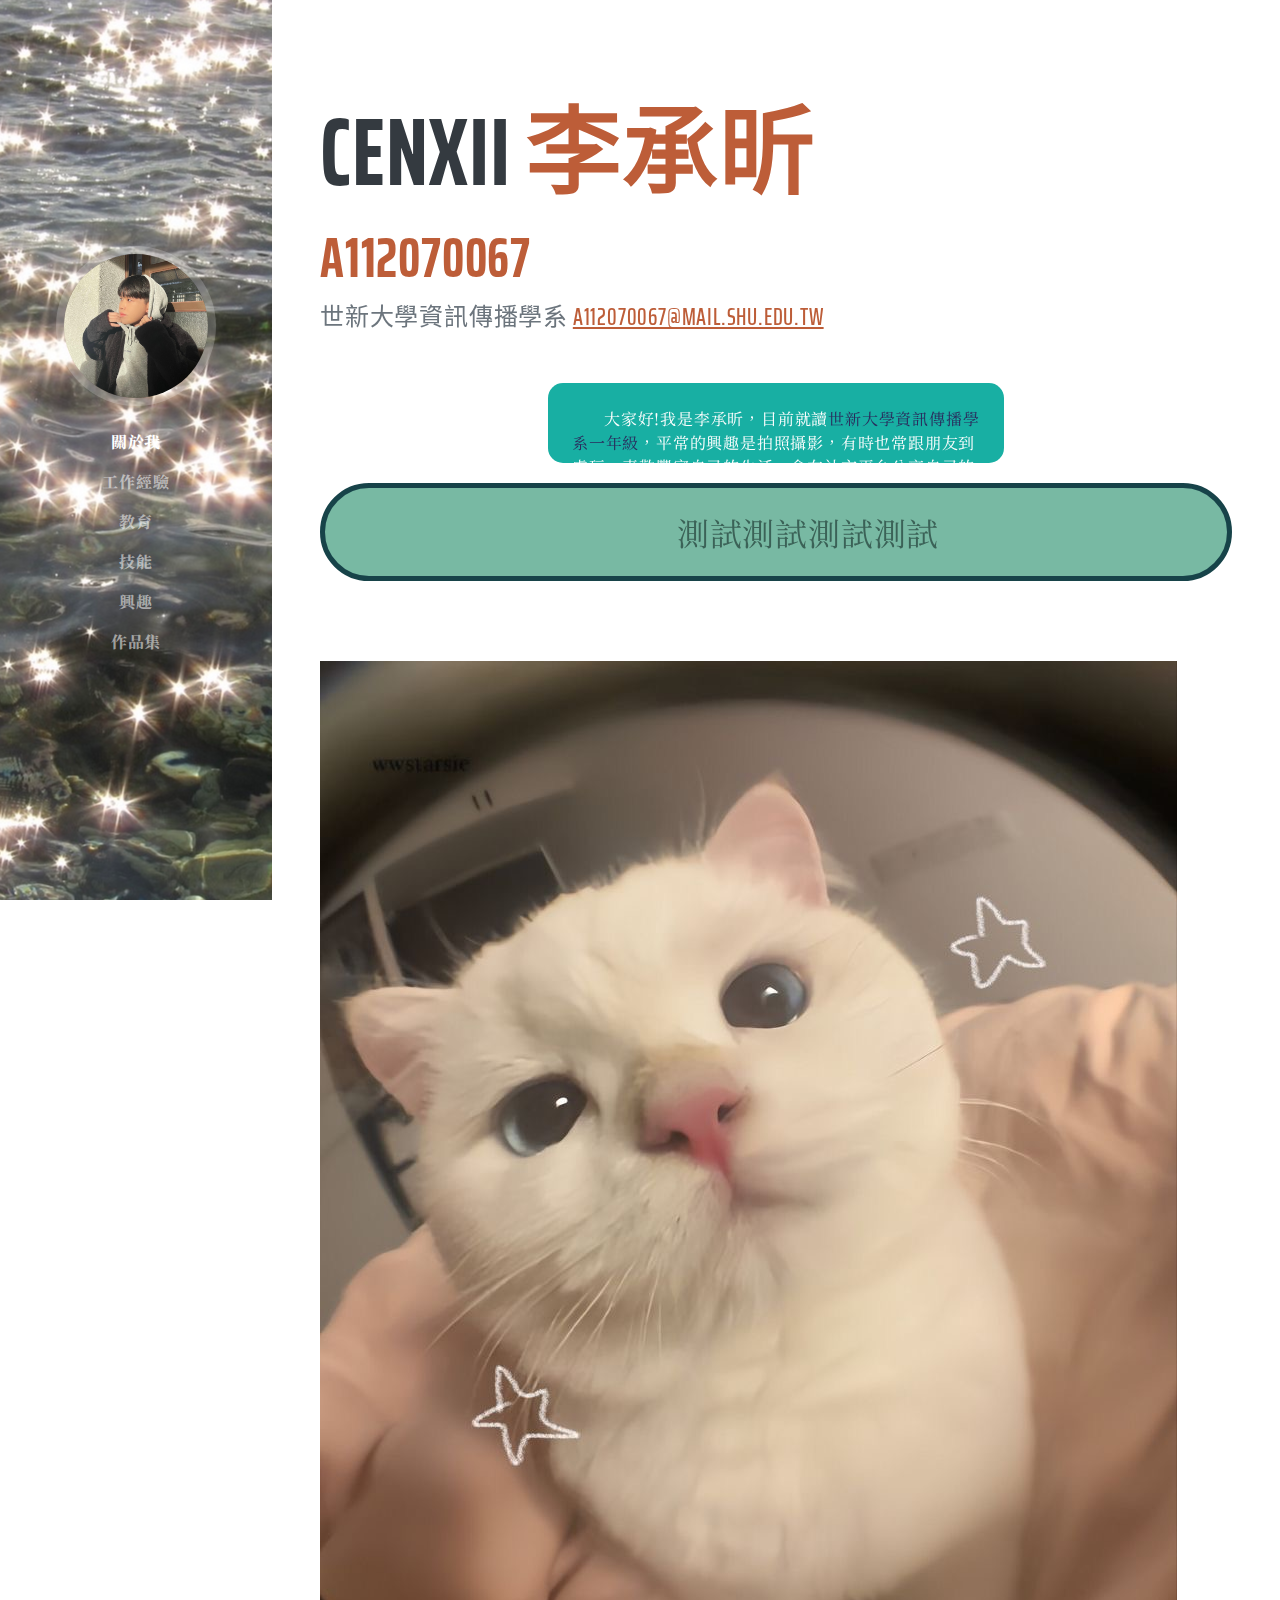
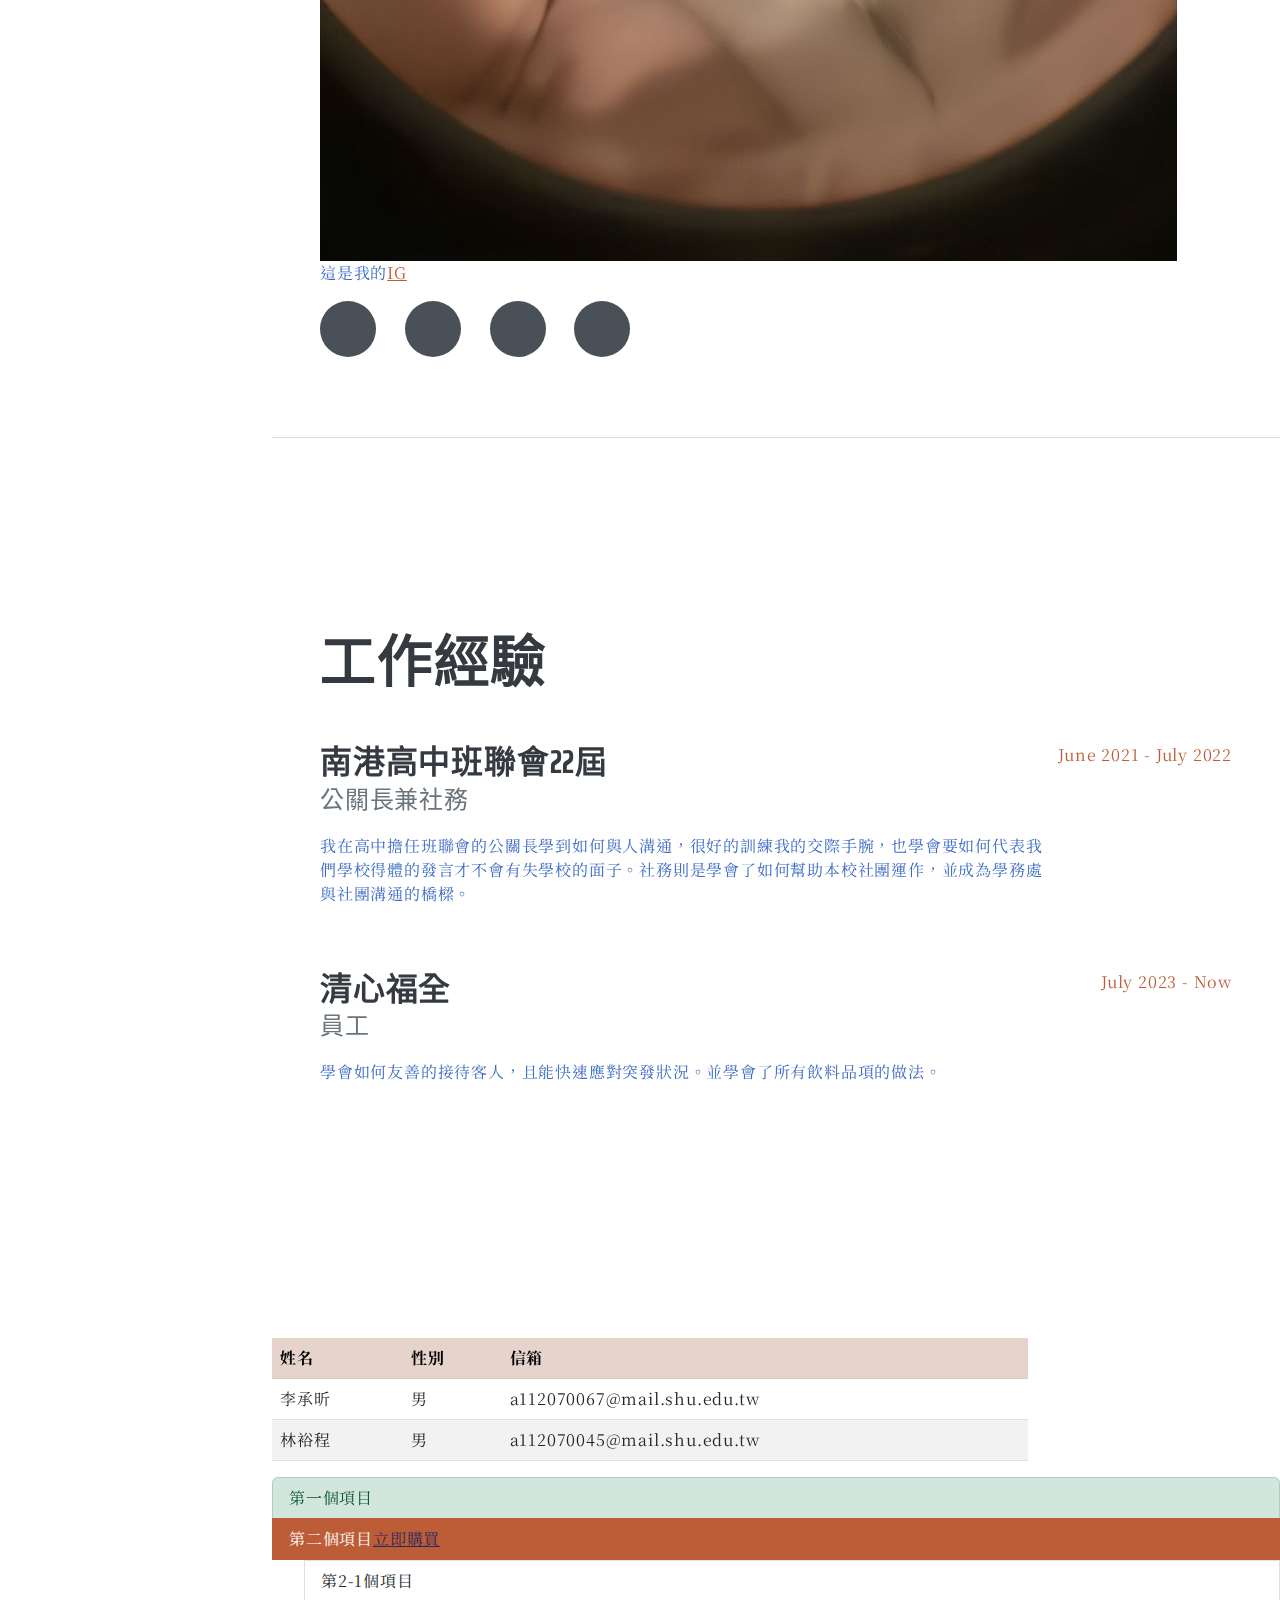
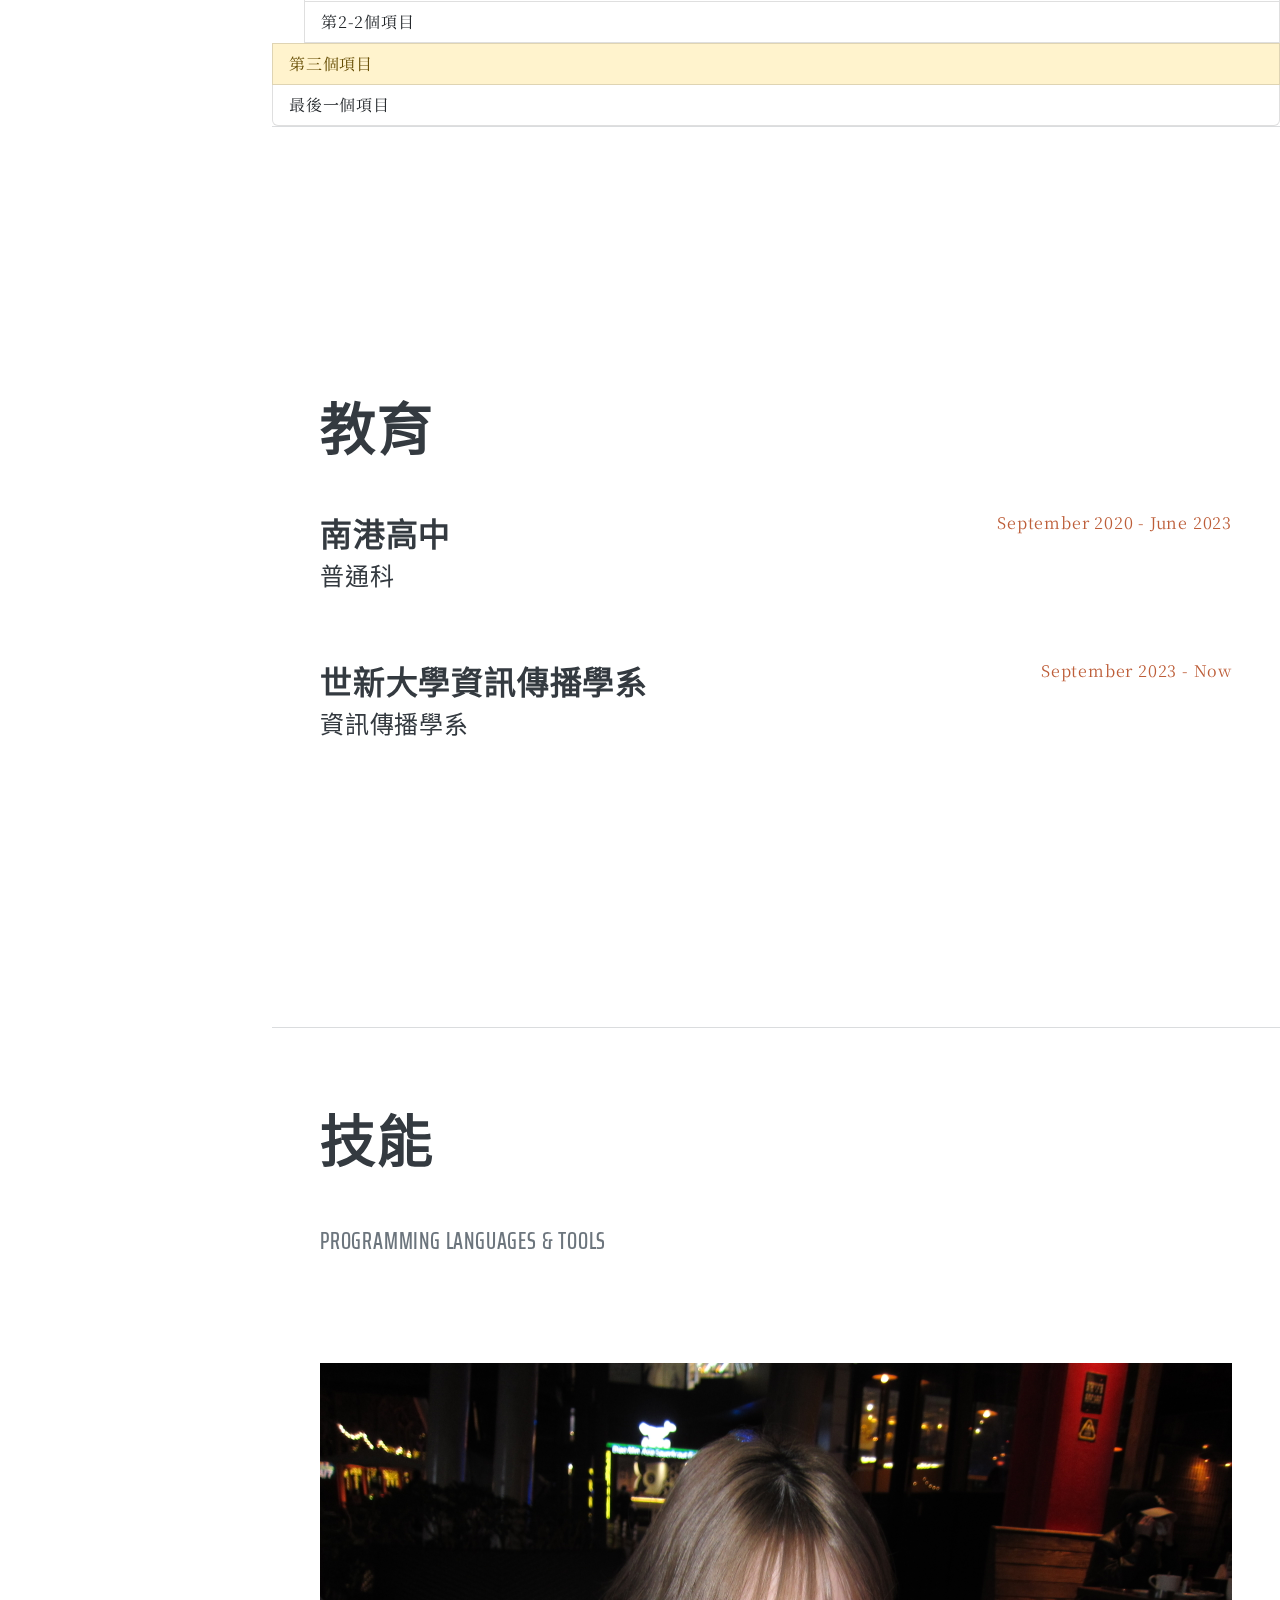
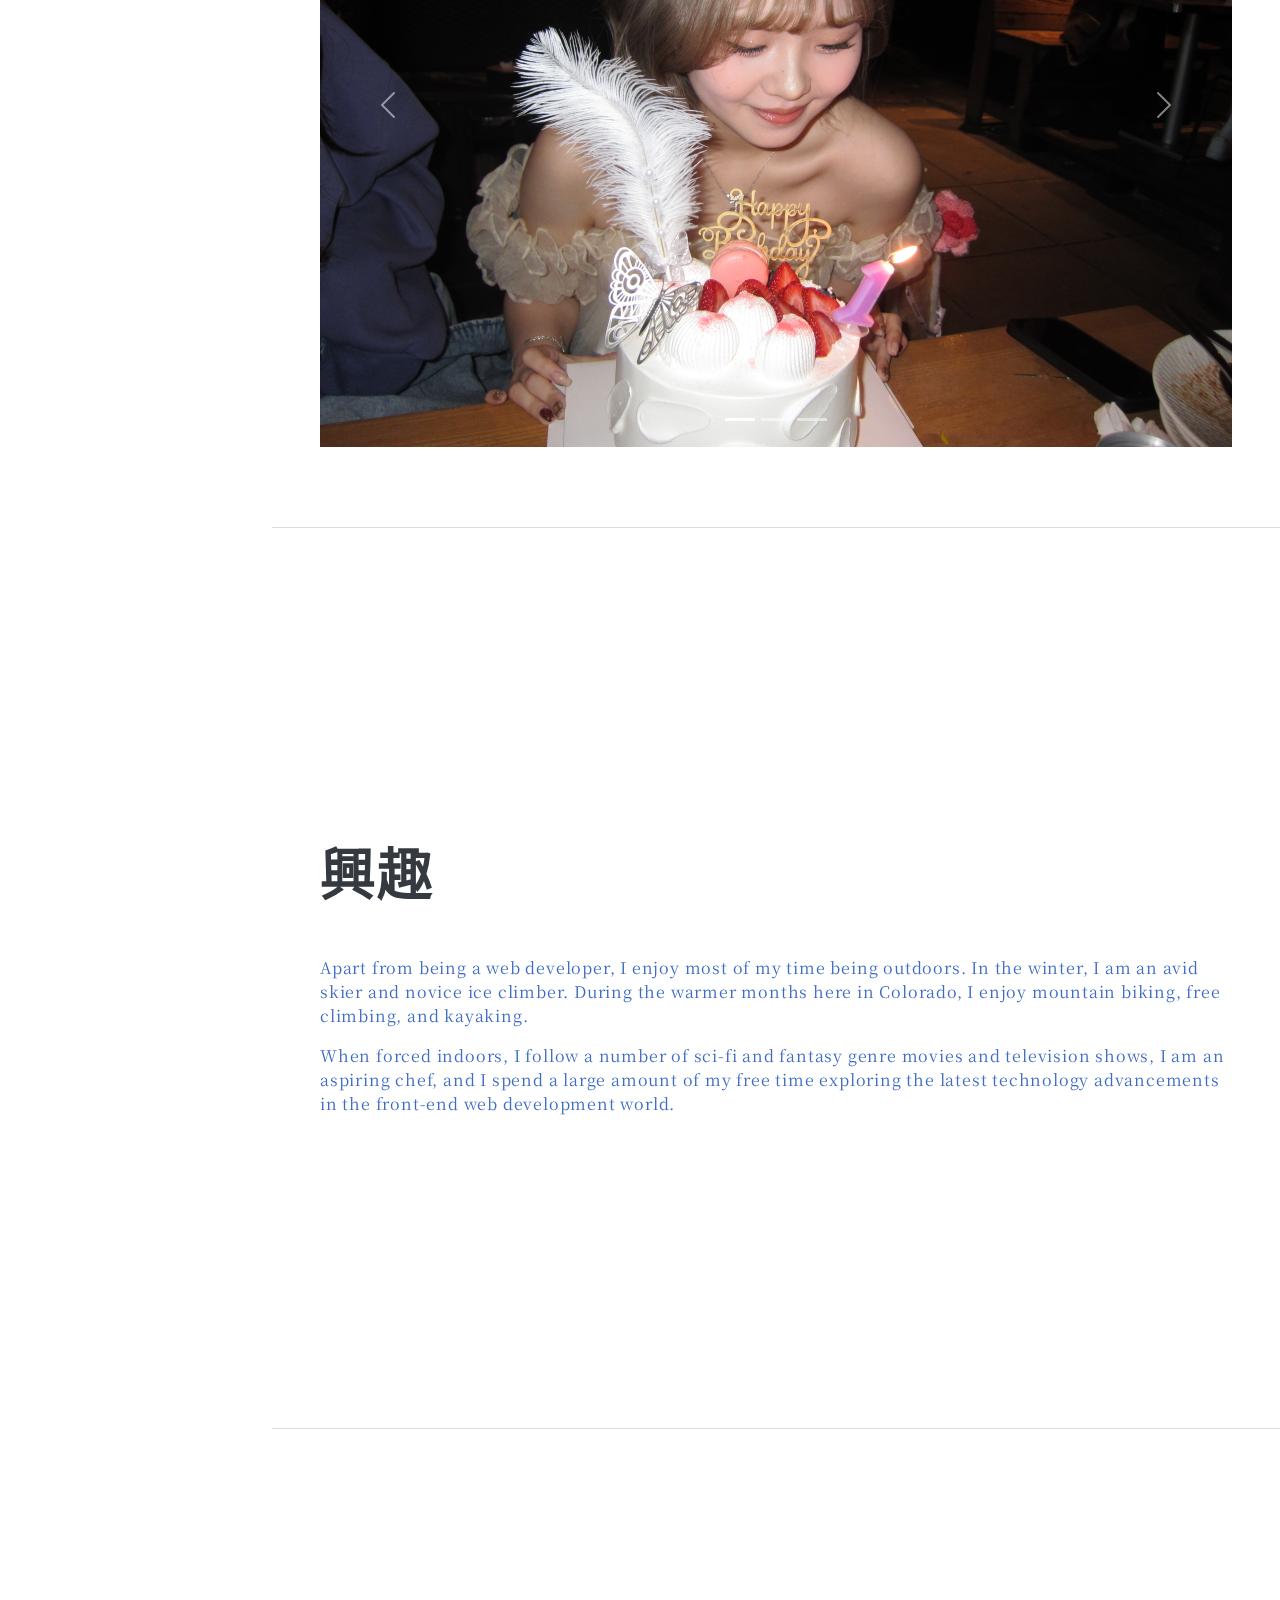
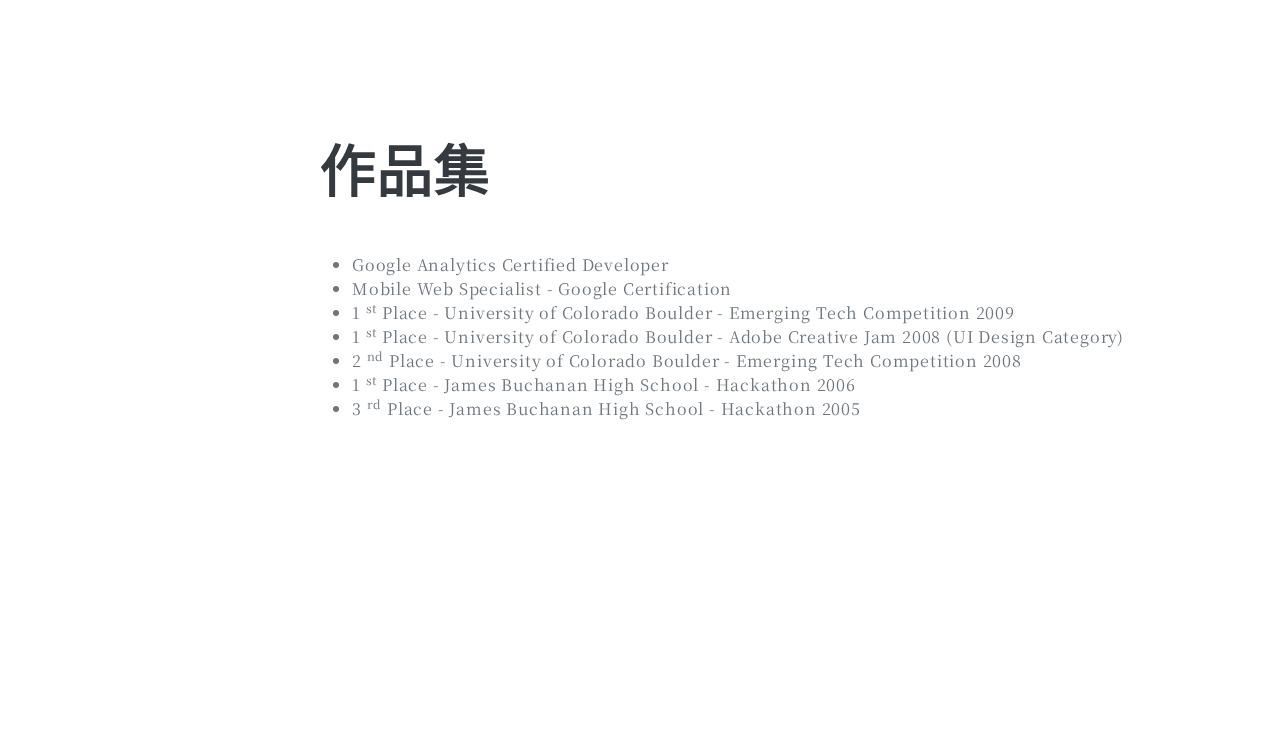
==== index.html @ 467b4966 "429" ====
<!DOCTYPE html>
<html lang="zh-TW">
    <head>
        <meta charset="utf-8" />
        <meta name="viewport" content="width=device-width, initial-scale=1, shrink-to-fit=no" />
        <meta name="description" content="這是李承昕的Resume" />
        <meta name="author" content="李承昕" />
        <title>李承昕的自我介紹</title>
        <link rel="icon" type="image/x-icon" href="assets/img/IMG_7366.ico" />
        <!-- Font Awesome icons (free version)-->
        <script src="https://use.fontawesome.com/releases/v6.3.0/js/all.js" crossorigin="anonymous"></script>
        <!-- Google fonts-->
        <link href="https://fonts.googleapis.com/css?family=Saira+Extra+Condensed:500,700" rel="stylesheet" type="text/css" />
        <link href="https://fonts.googleapis.com/css?family=Muli:400,400i,800,800i" rel="stylesheet" type="text/css" />
        <!-- Core theme CSS (includes Bootstrap)-->
        <link rel="preconnect" href="https://fonts.googleapis.com">
<link rel="preconnect" href="https://fonts.gstatic.com" crossorigin>
<link href="https://fonts.googleapis.com/css2?family=Noto+Sans+TC:wght@100..900&family=Noto+Serif+TC&display=swap" rel="stylesheet">
        <link href="css/styles.css" rel="stylesheet" />
        <link href="css/my_styles.css" rel="stylesheet" />
    </head>
    <body id="page-top">
        <!-- Navigation-->
        <nav class="navbar navbar-expand-lg navbar-dark bg-primary fixed-top" id="sideNav">
            <a class="navbar-brand js-scroll-trigger" href="#page-top">
                <span class="d-block d-lg-none">李承昕的自我介紹</span>
                <span class="d-none d-lg-block"><img class="img-fluid img-profile rounded-circle mx-auto mb-2" src="assets/img/5.jpg" alt="..." /></span>
            </a>
            <button class="navbar-toggler" type="button" data-bs-toggle="collapse" data-bs-target="#navbarResponsive" aria-controls="navbarResponsive" aria-expanded="false" aria-label="Toggle navigation"><span class="navbar-toggler-icon"></span></button>
            <div class="collapse navbar-collapse" id="navbarResponsive">
                <ul class="navbar-nav">
                    <li class="nav-item"><a class="nav-link js-scroll-trigger" href="#about">關於我</a></li>
                    <li class="nav-item"><a class="nav-link js-scroll-trigger" href="#experience">工作經驗</a></li>
                    <li class="nav-item"><a class="nav-link js-scroll-trigger" href="#education">教育</a></li>
                    <li class="nav-item"><a class="nav-link js-scroll-trigger" href="#skills">技能</a></li>
                    <li class="nav-item"><a class="nav-link js-scroll-trigger" href="#interests">興趣</a></li>
                    <li class="nav-item"><a class="nav-link js-scroll-trigger" href="#awards">作品集</a></li>
                </ul>
            </div>
        </nav>
        <!-- Page Content-->
        <div class="container-fluid p-0">
            <!-- About-->
            <section class="resume-section" id="about">
                <div class="resume-section-content">
                    <h1 class="mb-0">
                        cenxii
                        <span class="text-primary">李承昕</span>
                    </h1>
                    <h2 class="text-primary">A112070067</h2>
                    <div class="subheading mb-5">
                        世新大學資訊傳播學系
                        <a href="mailto:a112070067@mail.shu.edu.tw">a112070067@mail.shu.edu.tw</a>
                    </div>
                    <div class="overflow p-4" style="text-indent: 2em;">大家好!我是李承昕，目前就讀<span class="blueblue">世新大學資訊傳播學系一年級</span>，平常的興趣是拍照攝影，有時也常跟朋友到處玩，喜歡豐富自己的生活，會在社交平台分享自己的生活。</div>
                    <div class="redred">測試測試測試測試</div>
                    <img src="/assets/img/2.JPG">
                    <p>這是我的<a href="https://www.instagram.com/cenxii_?igsh=cGVzb24wZmExNWtn&utm_source=qr"target="_blank">IG</a></p>
                    <div class="social-icons">
                        <a class="social-icon" href="https://www.instagram.com/cenxii_?igsh=cGVzb24wZmExNWtn&utm_source=qr!"target="_blank"><i class="fab fa-instagram"></i></a>
                        <a class="social-icon" href="https://open.spotify.com/playlist/4Z0i1FfKcpPlhyoLuTlco6?si=069dd99dab864cff!"target="_blank"><i class="fab fa-spotify"></i></a>
                        <a class="social-icon" href="#!"><i class="fab fa-twitter"></i></a>
                        <a class="social-icon" href="https://www.facebook.com/profile.php/?id=100006381390906&name=xhp_nt__fb__action__open_user!"target="_blank"><i class="fab fa-facebook-f"></i></a>
                    </div>
                </div>
            </section>
            <hr class="m-0" />
            <!-- Experience-->
            <section class="resume-section" id="experience">
                <div class="resume-section-content">
                    <h2 class="mb-5">工作經驗</h2>
                    <div class="d-flex flex-column flex-md-row justify-content-between mb-5">
                        <div class="flex-grow-1">
                            <h3 class="mb-0">南港高中班聯會22屆</h3>
                            <div class="subheading mb-3">公關長兼社務</div>
                            <p>我在高中擔任班聯會的公關長學到如何與人溝通，很好的訓練我的交際手腕，也學會要如何代表我們學校得體的發言才不會有失學校的面子。社務則是學會了如何幫助本校社團運作，並成為學務處與社團溝通的橋樑。</p>
                        </div>
                        <div class="flex-shrink-0"><span class="text-primary">June 2021 - July 2022</span></div>
                    </div>
                    <div class="d-flex flex-column flex-md-row justify-content-between mb-5">
                        
                        <div class="flex-grow-1">
                            <h3 class="mb-0">清心福全</h3>
                            <div class="subheading mb-3">員工</div>
                            <p>學會如何友善的接待客人，且能快速應對突發狀況。並學會了所有飲料品項的做法。</p>
                        </div>
                        
                        <div class="flex-shrink-0"><span class="text-primary">July 2023 - Now</span></div>
                    </div>
            </section>
            <table class="table table-striped table-hover w-75">
                <tr class="table-primary">
                    <th>姓名</th>
                    <th>性別</th>
                    <th>信箱</th>
                </tr>
                <tr>
                    <td>李承昕</td>
                    <td>男</td>
                    <td>a112070067@mail.shu.edu.tw</td>
                </tr>
                <tr>
                    <td>林裕程</td>
                    <td>男</td>
                    <td>a112070045@mail.shu.edu.tw</td>
                </tr>
            </table>
            <ol class="list-group">
                <li class="list-group-item list-group-item-success">第一個項目</li>
                <li class="list-group-item active">第二個項目<span><a class="blueblue"href="https://shopee.tw/"target="_blank">立即購買</a></span></li>
                <ul>
                    <li class="list-group-item">第2-1個項目</li>
                    <li class="list-group-item">第2-2個項目</li>
                </ul>
                <li class="list-group-item list-group-item-warning">第三個項目</li>
                <li class="list-group-item">最後一個項目</li>   
            </ol>
            <hr class="m-0" />
            <!-- Education-->
            <section class="resume-section" id="education">
                <div class="resume-section-content">
                    <h2 class="mb-5">教育</h2>
                    <div class="d-flex flex-column flex-md-row justify-content-between mb-5">
                        <div class="flex-grow-1">
                            <h3 class="mb-0">南港高中<a
                                class="expedu_icon"href="https://www.nksh.tp.edu.tw/"
                                target="_blank"><i class="fa-solid fa-link"></i></a>
                            <div class="subheading mb-3">普通科</div>
                        </div>
                        <div class="flex-shrink-0"><span class="text-primary">September 2020 - June 2023</span></div>
                    </div>
                    <div class="d-flex flex-column flex-md-row justify-content-between">
                        <div class="flex-grow-1">
                            <h3 class="mb-0">世新大學資訊傳播學系<a
                            class="expedu_icon"href="https://ics.wp.shu.edu.tw"
                            target="blank"><i class="fa-solid fa-link"></i></a>
                            <div class="subheading mb-3">資訊傳播學系</div>
                        </div>
                        <div class="flex-shrink-0"><span class="text-primary">September 2023 - Now</span></div>
                    </div>
                </div>
            </section>
            <hr class="m-0" />
            <!-- Skills-->
            <section class="resume-section" id="skills">
                <div class="resume-section-content">
                    <h2 class="mb-5">技能</h2>
                    <div class="subheading mb-3">Programming Languages & Tools</div>
                    <ul class="list-inline dev-icons">
                        <li class="list-inline-item"><i class="fab fa-html5"></i></li>
                        <li class="list-inline-item"><i class="fab fa-css3-alt"></i></li>
                        <li class="list-inline-item"><i class="fab fa-js-square"></i></li>
                        <li class="list-inline-item"><i class="fab fa-angular"></i></li>
                        <li class="list-inline-item"><i class="fab fa-react"></i></li>
                        <li class="list-inline-item"><i class="fab fa-node-js"></i></li>
                        <li class="list-inline-item"><i class="fab fa-sass"></i></li>
                        <li class="list-inline-item"><i class="fab fa-less"></i></li>
                        <li class="list-inline-item"><i class="fab fa-wordpress"></i></li>
                        <li class="list-inline-item"><i class="fab fa-gulp"></i></li>
                        <li class="list-inline-item"><i class="fab fa-grunt"></i></li>
                        <li class="list-inline-item"><i class="fab fa-npm"></i></li>
                    </ul>

                    <div id="carouselExampleIndicators" class="carousel slide" data-bs-ride="carousel">
                        <div class="carousel-indicators">
                          <button type="button" data-bs-target="#carouselExampleIndicators" data-bs-slide-to="0" class="active" aria-current="true" aria-label="Slide 1"></button>
                          <button type="button" data-bs-target="#carouselExampleIndicators" data-bs-slide-to="1" aria-label="Slide 2"></button>
                          <button type="button" data-bs-target="#carouselExampleIndicators" data-bs-slide-to="2" aria-label="Slide 3"></button>
                        </div>
                        <div class="carousel-inner">
                          <div class="carousel-item active">
                            <img src="/assets/img/p1.JPG" class="d-block w-100" alt="...">
                          </div>
                          <div class="carousel-item">
                            <img src="/assets/img/p2.JPG" class="d-block w-100" alt="...">
                          </div>
                          <div class="carousel-item">
                            <img src="/assets/img/p3.JPG" class="d-block w-100" alt="...">
                          </div>

                        </div>
                        <button class="carousel-control-prev" type="button" data-bs-target="#carouselExampleIndicators" data-bs-slide="prev">
                          <span class="carousel-control-prev-icon" aria-hidden="true"></span>
                          <span class="visually-hidden">Previous</span>
                        </button>
                        <button class="carousel-control-next" type="button" data-bs-target="#carouselExampleIndicators" data-bs-slide="next">
                          <span class="carousel-control-next-icon" aria-hidden="true"></span>
                          <span class="visually-hidden">Next</span>
                        </button>
                      </div>

            </section>
            <hr class="m-0" />
            <!-- Interests-->
            <section class="resume-section" id="interests">
                <div class="resume-section-content">
                    <h2 class="mb-5">興趣</h2>
                    <p>Apart from being a web developer, I enjoy most of my time being outdoors. In the winter, I am an avid skier and novice ice climber. During the warmer months here in Colorado, I enjoy mountain biking, free climbing, and kayaking.</p>
                    <p class="mb-0">When forced indoors, I follow a number of sci-fi and fantasy genre movies and television shows, I am an aspiring chef, and I spend a large amount of my free time exploring the latest technology advancements in the front-end web development world.</p>
                </div>
            </section>
            <hr class="m-0" />
            <!-- Awards-->
            <section class="resume-section" id="awards">
                <div class="resume-section-content">
                    <h2 class="mb-5">作品集</h2>
                    <ul class="fa-ul mb-0">
                        <li>
                            <span class="fa-li"><i class="fas fa-trophy text-warning"></i></span>
                            Google Analytics Certified Developer
                        </li>
                        <li>
                            <span class="fa-li"><i class="fas fa-trophy text-warning"></i></span>
                            Mobile Web Specialist - Google Certification
                        </li>
                        <li>
                            <span class="fa-li"><i class="fas fa-trophy text-warning"></i></span>
                            1
                            <sup>st</sup>
                            Place - University of Colorado Boulder - Emerging Tech Competition 2009
                        </li>
                        <li>
                            <span class="fa-li"><i class="fas fa-trophy text-warning"></i></span>
                            1
                            <sup>st</sup>
                            Place - University of Colorado Boulder - Adobe Creative Jam 2008 (UI Design Category)
                        </li>
                        <li>
                            <span class="fa-li"><i class="fas fa-trophy text-warning"></i></span>
                            2
                            <sup>nd</sup>
                            Place - University of Colorado Boulder - Emerging Tech Competition 2008
                        </li>
                        <li>
                            <span class="fa-li"><i class="fas fa-trophy text-warning"></i></span>
                            1
                            <sup>st</sup>
                            Place - James Buchanan High School - Hackathon 2006
                        </li>
                        <li>
                            <span class="fa-li"><i class="fas fa-trophy text-warning"></i></span>
                            3
                            <sup>rd</sup>
                            Place - James Buchanan High School - Hackathon 2005
                        </li>
                    </ul>
                </div>
            </section>
        </div>
        <!-- Bootstrap core JS-->
        <script src="https://cdn.jsdelivr.net/npm/bootstrap@5.2.3/dist/js/bootstrap.bundle.min.js"></script>
        <!-- Core theme JS-->
        <script src="js/scripts.js"></script>
    </body>
</html>
---- css/my_styles.css ----
*{
    letter-spacing: 0.8px;
    line-height: 1.5em;
}
div.redred{
    border: 5px solid rgb(23, 67, 73);
    color:rgb(59, 98, 87);
    font-size: 32px;
    text-align: center;
    text-indent: 2em;
    background-color:rgb(120, 185, 163);
    padding: 20px;
    border-radius: 50px;
    margin: 0px 0px 80px 0px;
}

p{
    color:rgb(61, 107, 193);
}

.blueblue{
    color: rgb(42, 42, 92);
}

body{
    font-family: 'Noto Serif TC', sans-serif;
}

.expedu_icon:hover{
    background-color: brown;
    color:white;
}

.bg-primary{
    background-color: rgb(69, 97, 94) !important ;
    background-image: url(../assets/img/4.jpg) ; 
    background-position: center;
}

table.table01{
    width:80%;
    color: rgb(33, 21, 21);
    text-align: center;
}
table.table01 th{
    text-align: center;
    color: rgba(96, 53, 53, 0.38);
    background-color: gray;
    border: 5px solid rgb(120, 185, 163); 
}

table.table01 td{
    text-align: center;
    border: 5px solid rgb(120, 185, 163); 
}

table.table01 tr:nth-child(even){
    background-color: rgb(23, 67, 73)；
}

table.table01 tr:nth-child(odd){
    background-color: brown;
}

.table-80{
    width: 80%;
}

.overflow{
    background-color: rgb(24, 175, 163);
    color: white ;
    padding: 10px 20px;
    border-radius: 15px;
    width: 50%;
    margin: 20px auto;
    height: 80px;
    overflow: scroll;
}
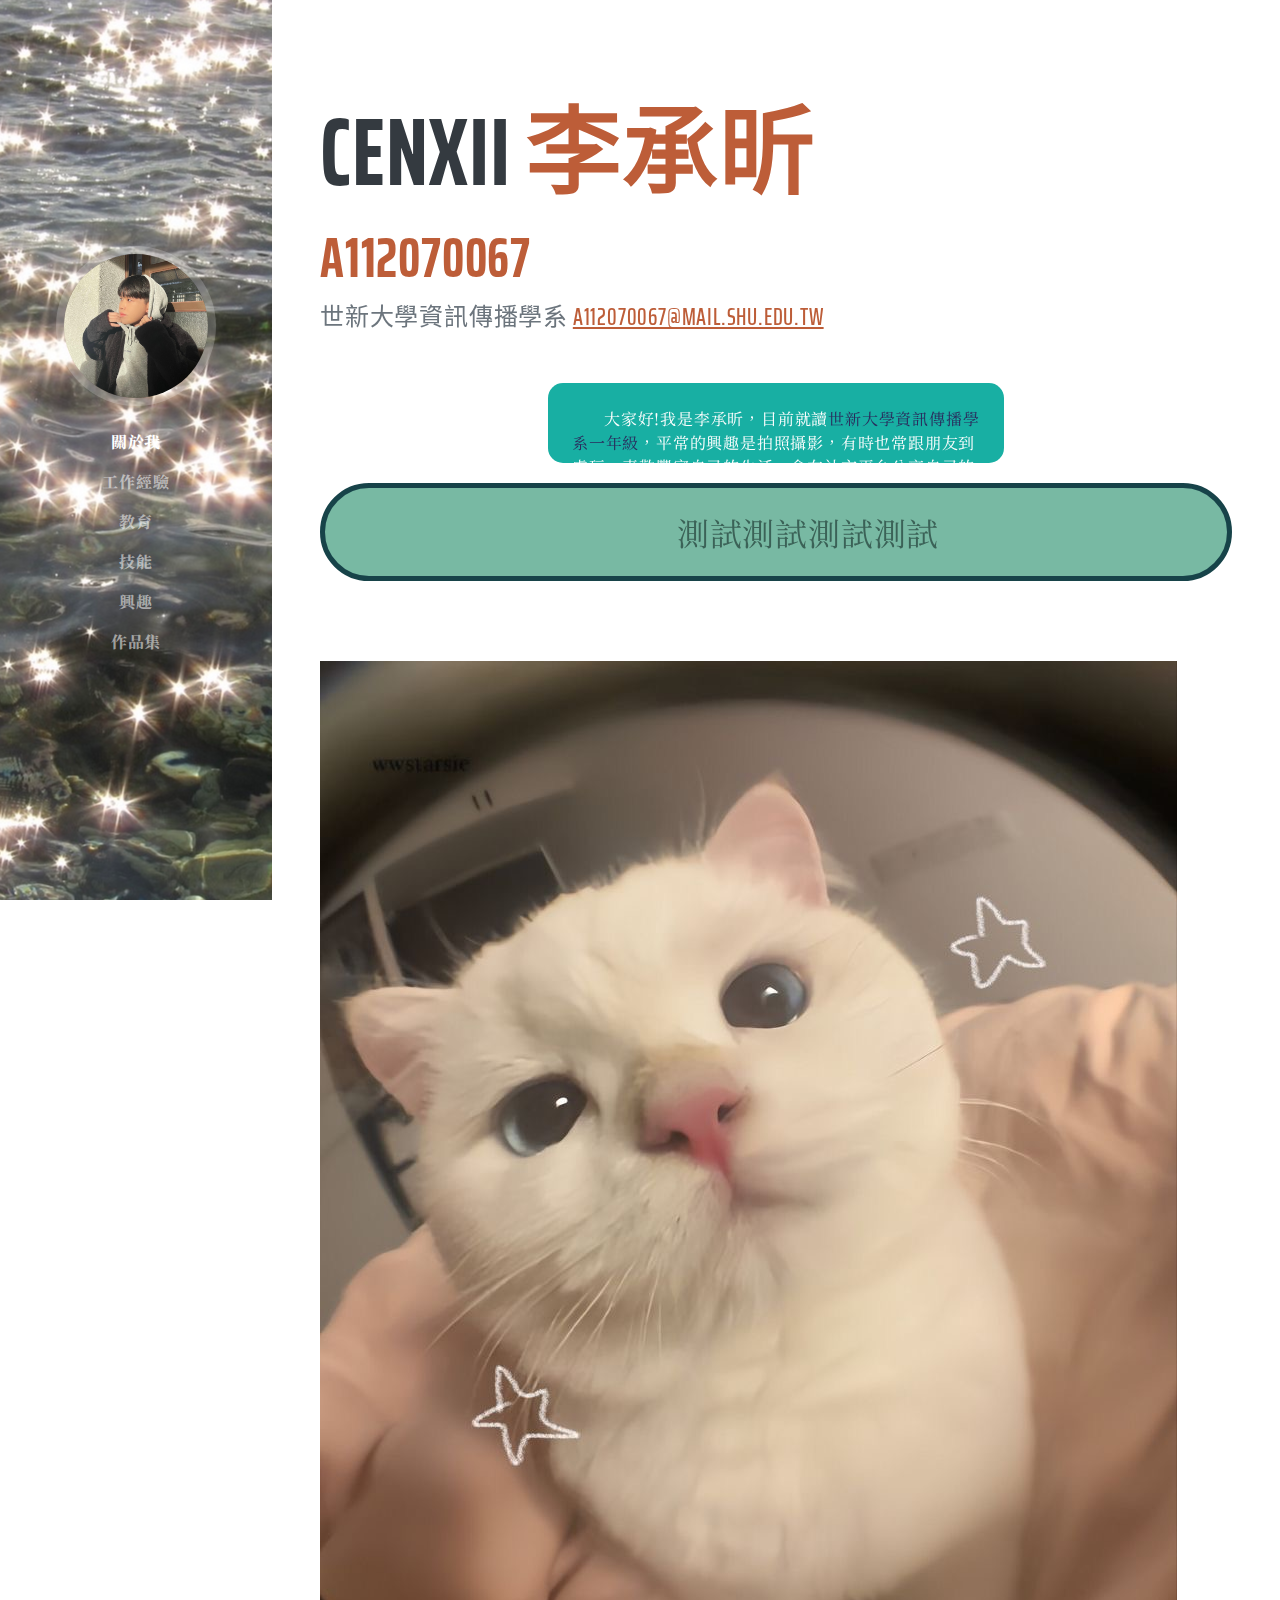
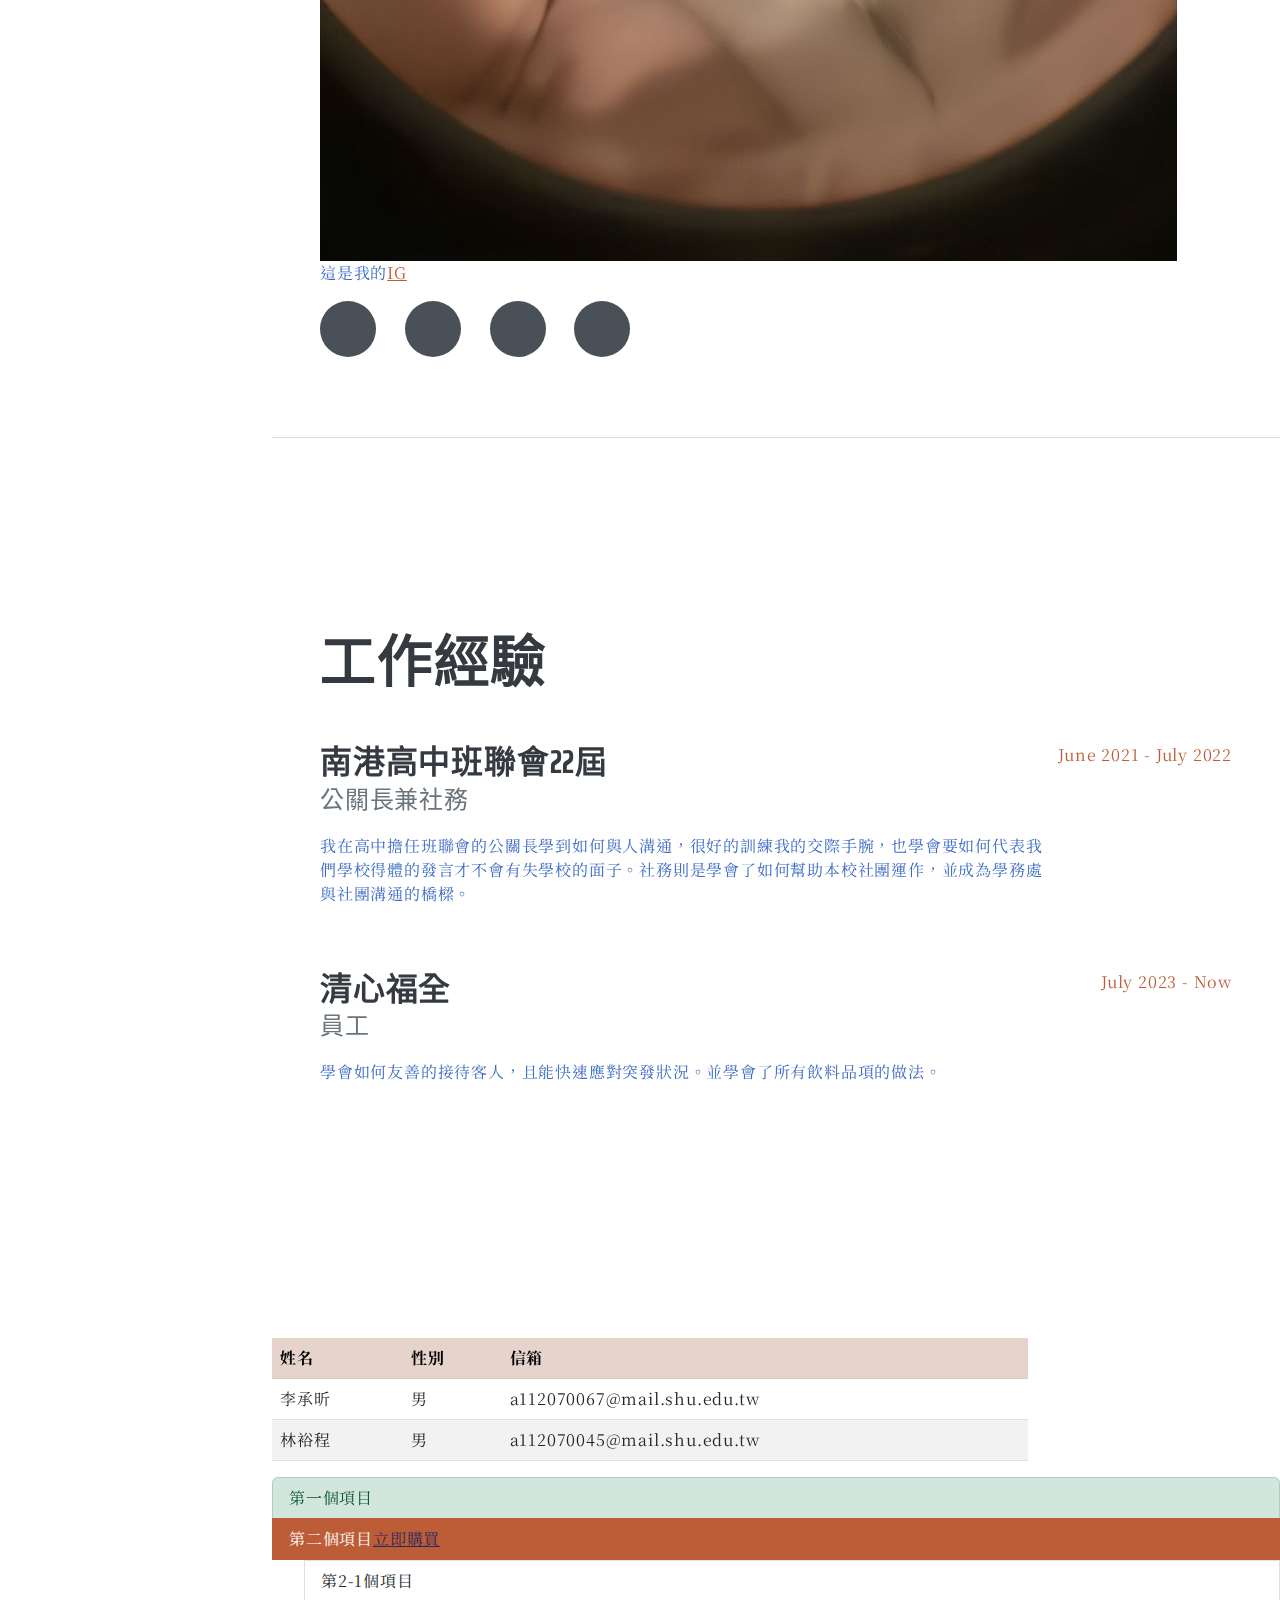
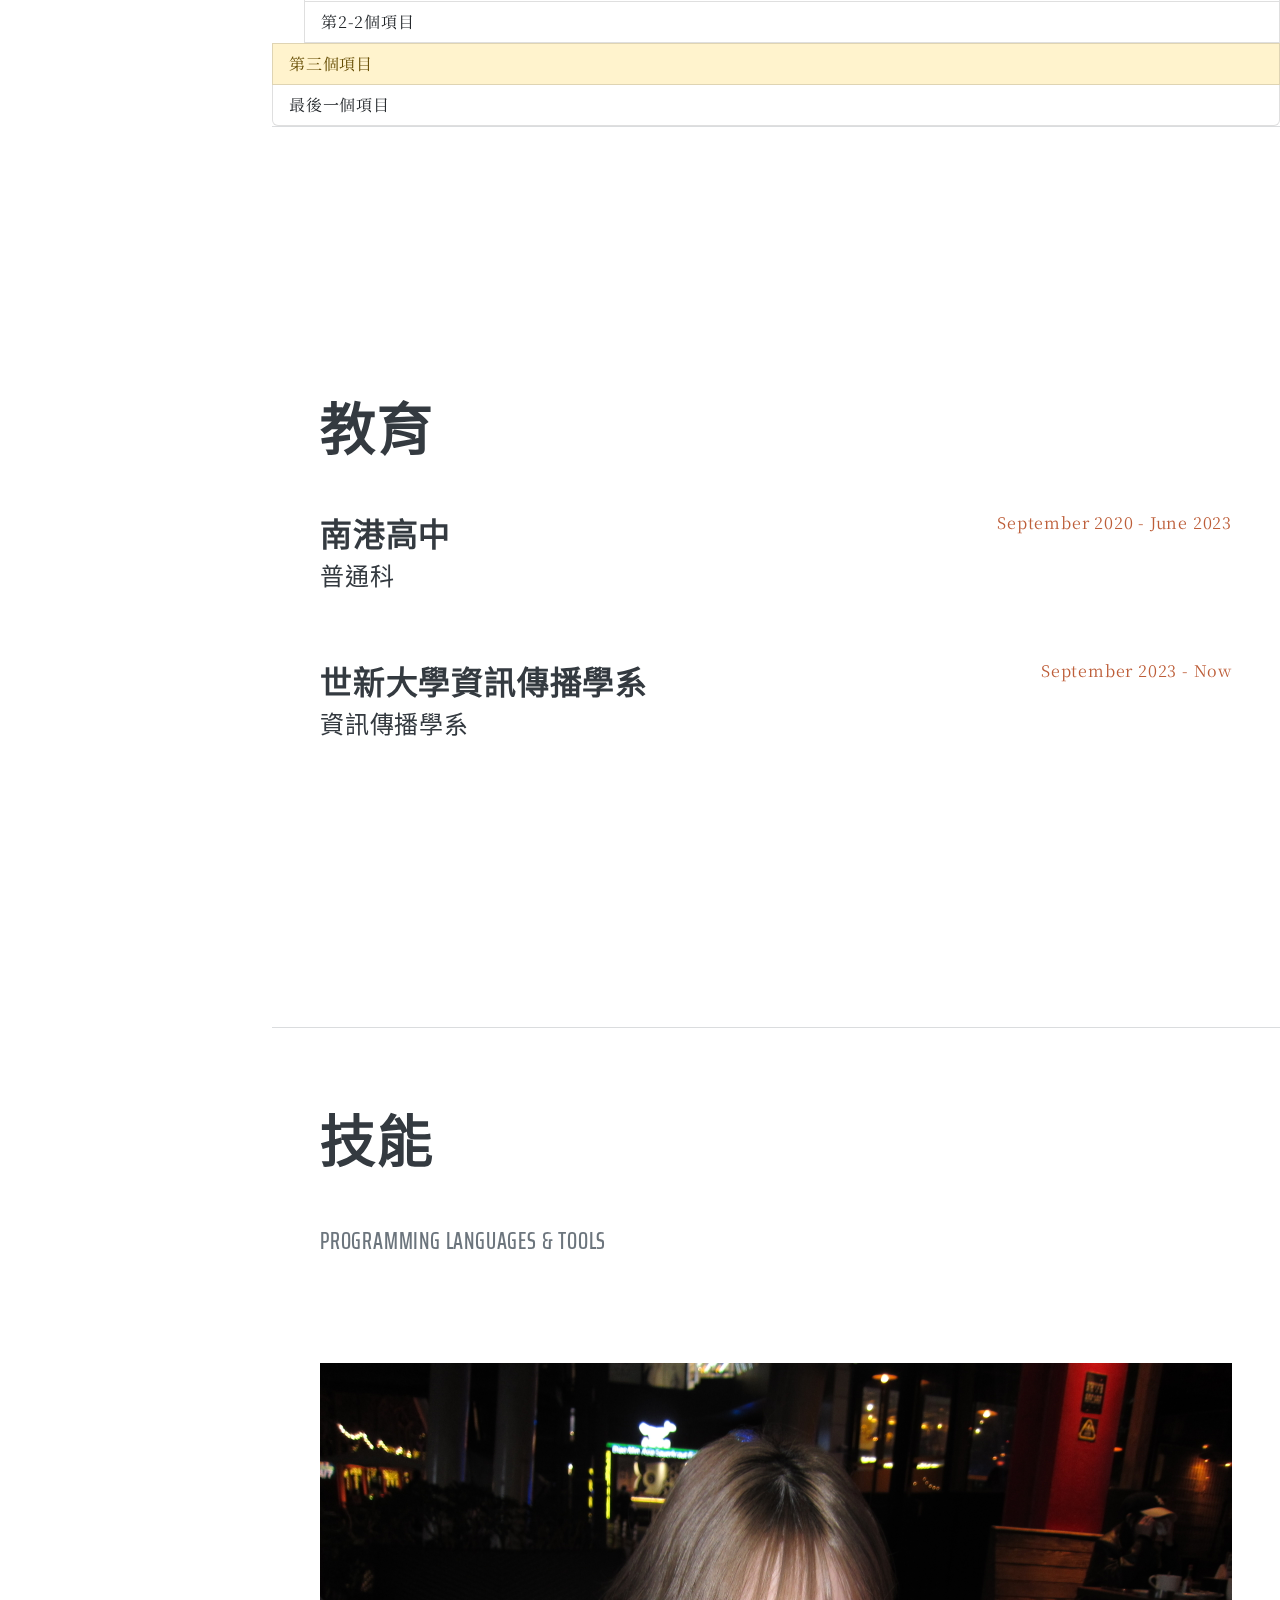
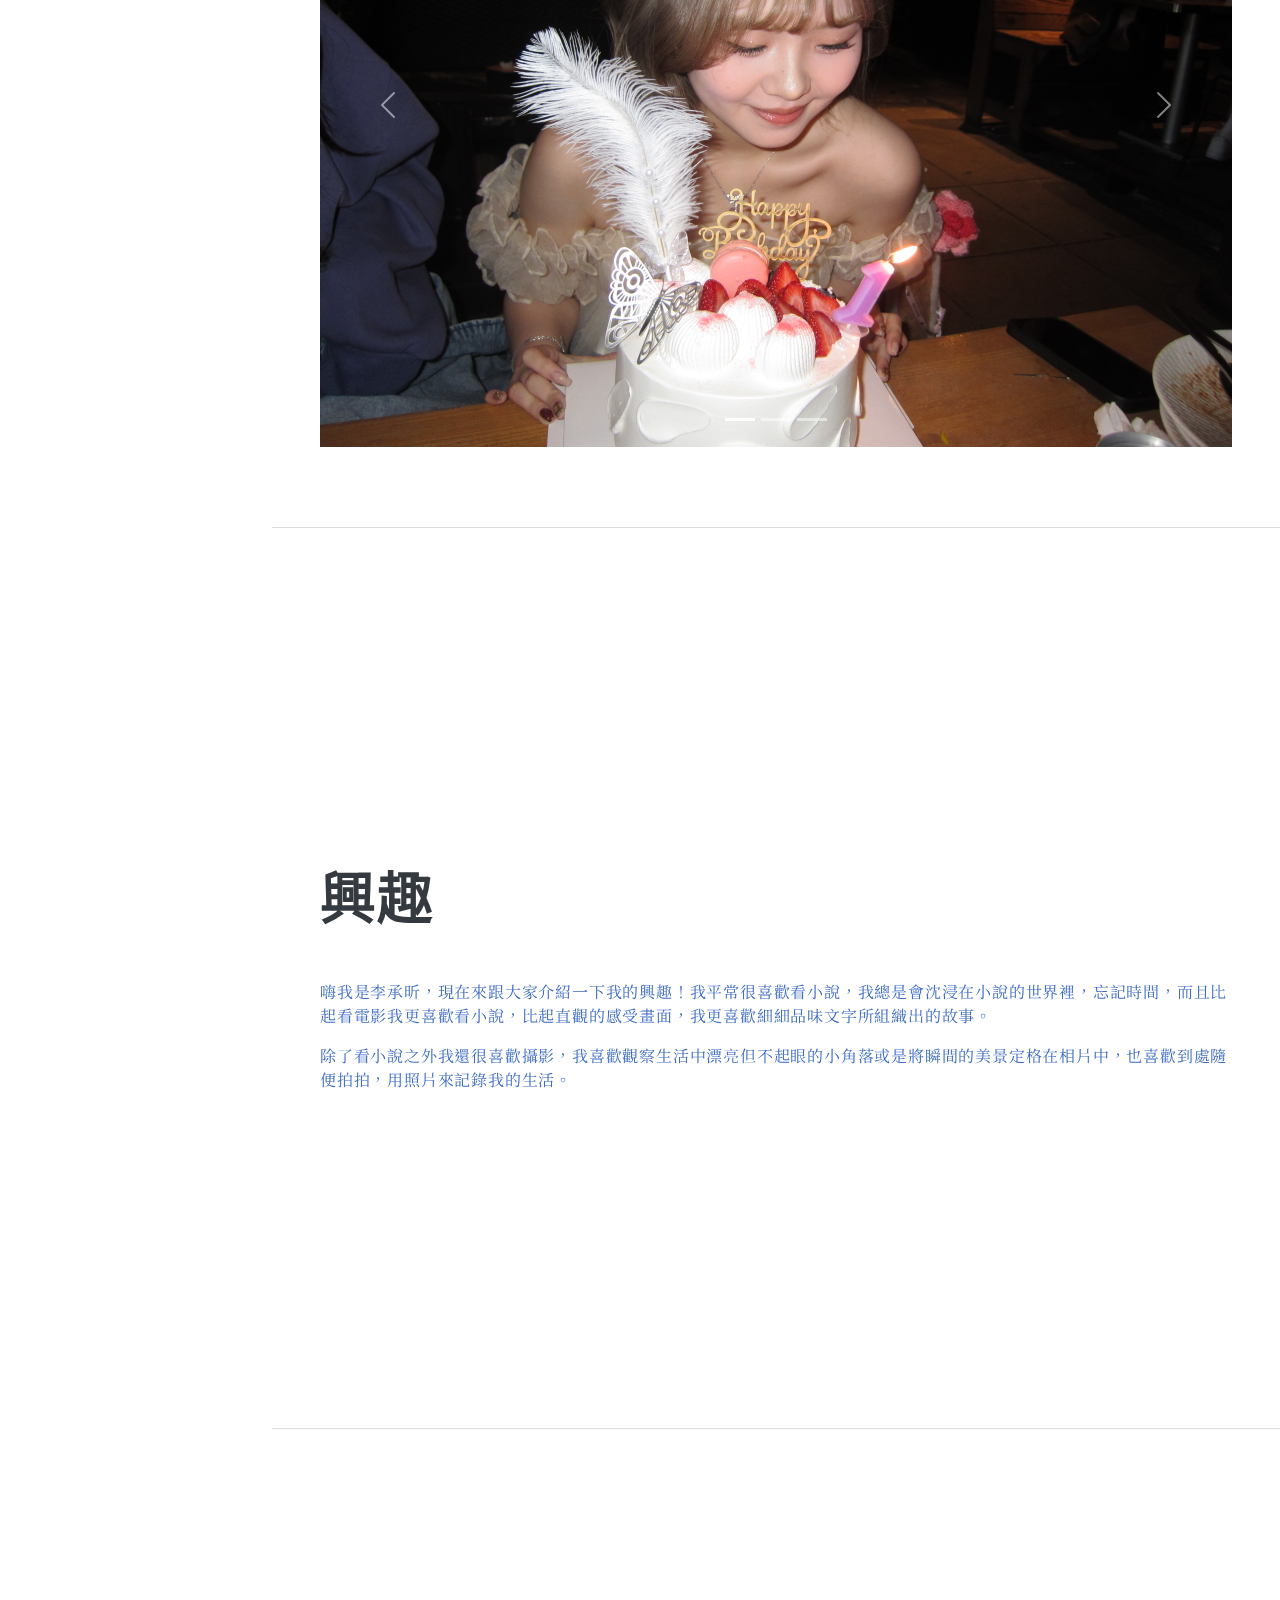
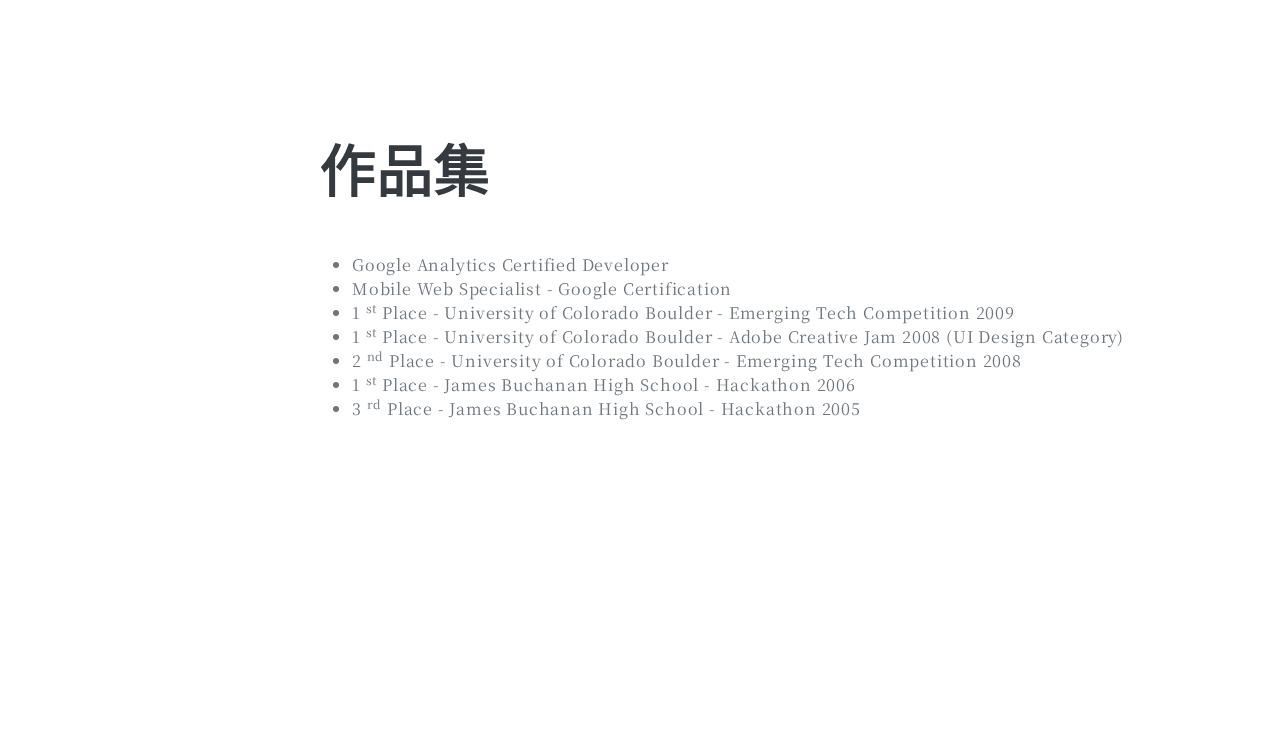
==== commit 47a136a0: "429" ====
--- a/index.html
+++ b/index.html
@@ -195,8 +195,8 @@
             <section class="resume-section" id="interests">
                 <div class="resume-section-content">
                     <h2 class="mb-5">興趣</h2>
-                    <p>Apart from being a web developer, I enjoy most of my time being outdoors. In the winter, I am an avid skier and novice ice climber. During the warmer months here in Colorado, I enjoy mountain biking, free climbing, and kayaking.</p>
-                    <p class="mb-0">When forced indoors, I follow a number of sci-fi and fantasy genre movies and television shows, I am an aspiring chef, and I spend a large amount of my free time exploring the latest technology advancements in the front-end web development world.</p>
+                    <p>嗨我是李承昕，現在來跟大家介紹一下我的興趣！我平常很喜歡看小說，我總是會沈浸在小說的世界裡，忘記時間，而且比起看電影我更喜歡看小說，比起直觀的感受畫面，我更喜歡細細品味文字所組織出的故事。</p>
+                    <p class="mb-0">除了看小說之外我還很喜歡攝影，我喜歡觀察生活中漂亮但不起眼的小角落或是將瞬間的美景定格在相片中，也喜歡到處隨便拍拍，用照片來記錄我的生活。</p>
                 </div>
             </section>
             <hr class="m-0" />
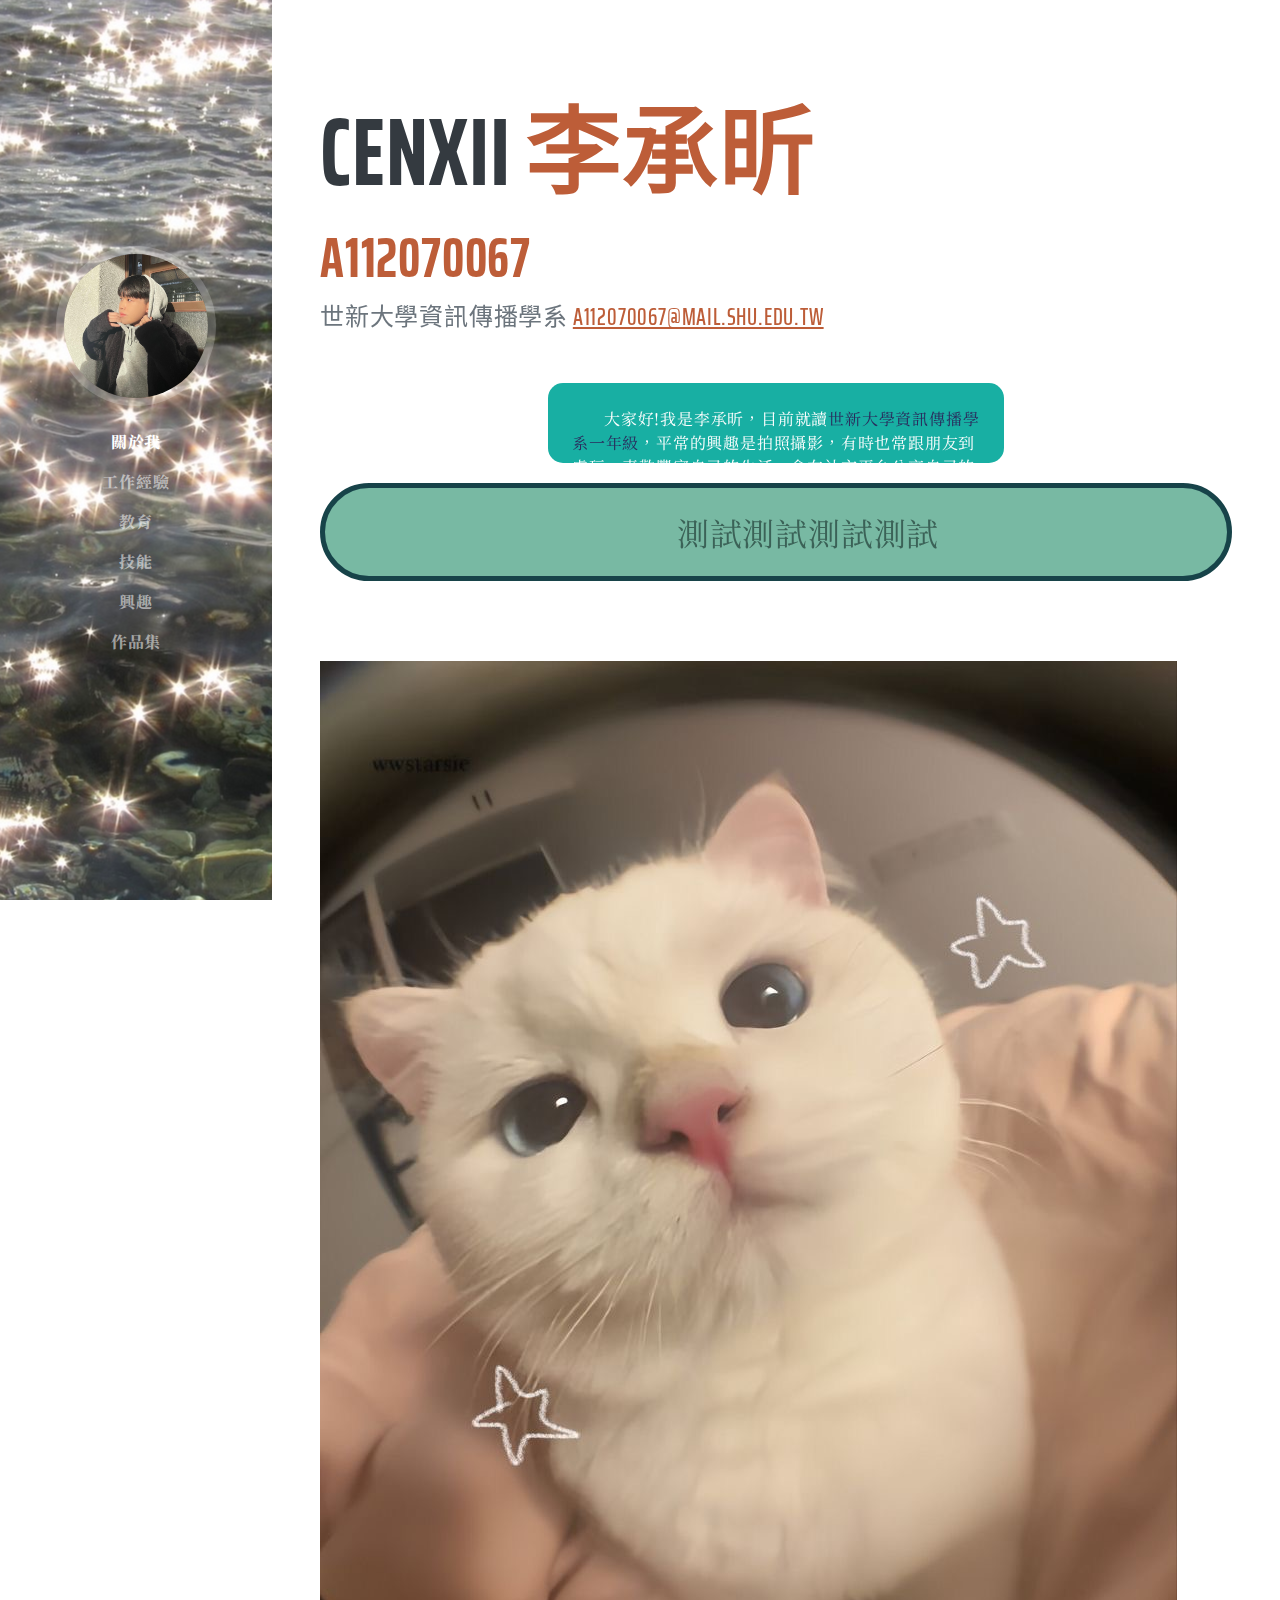
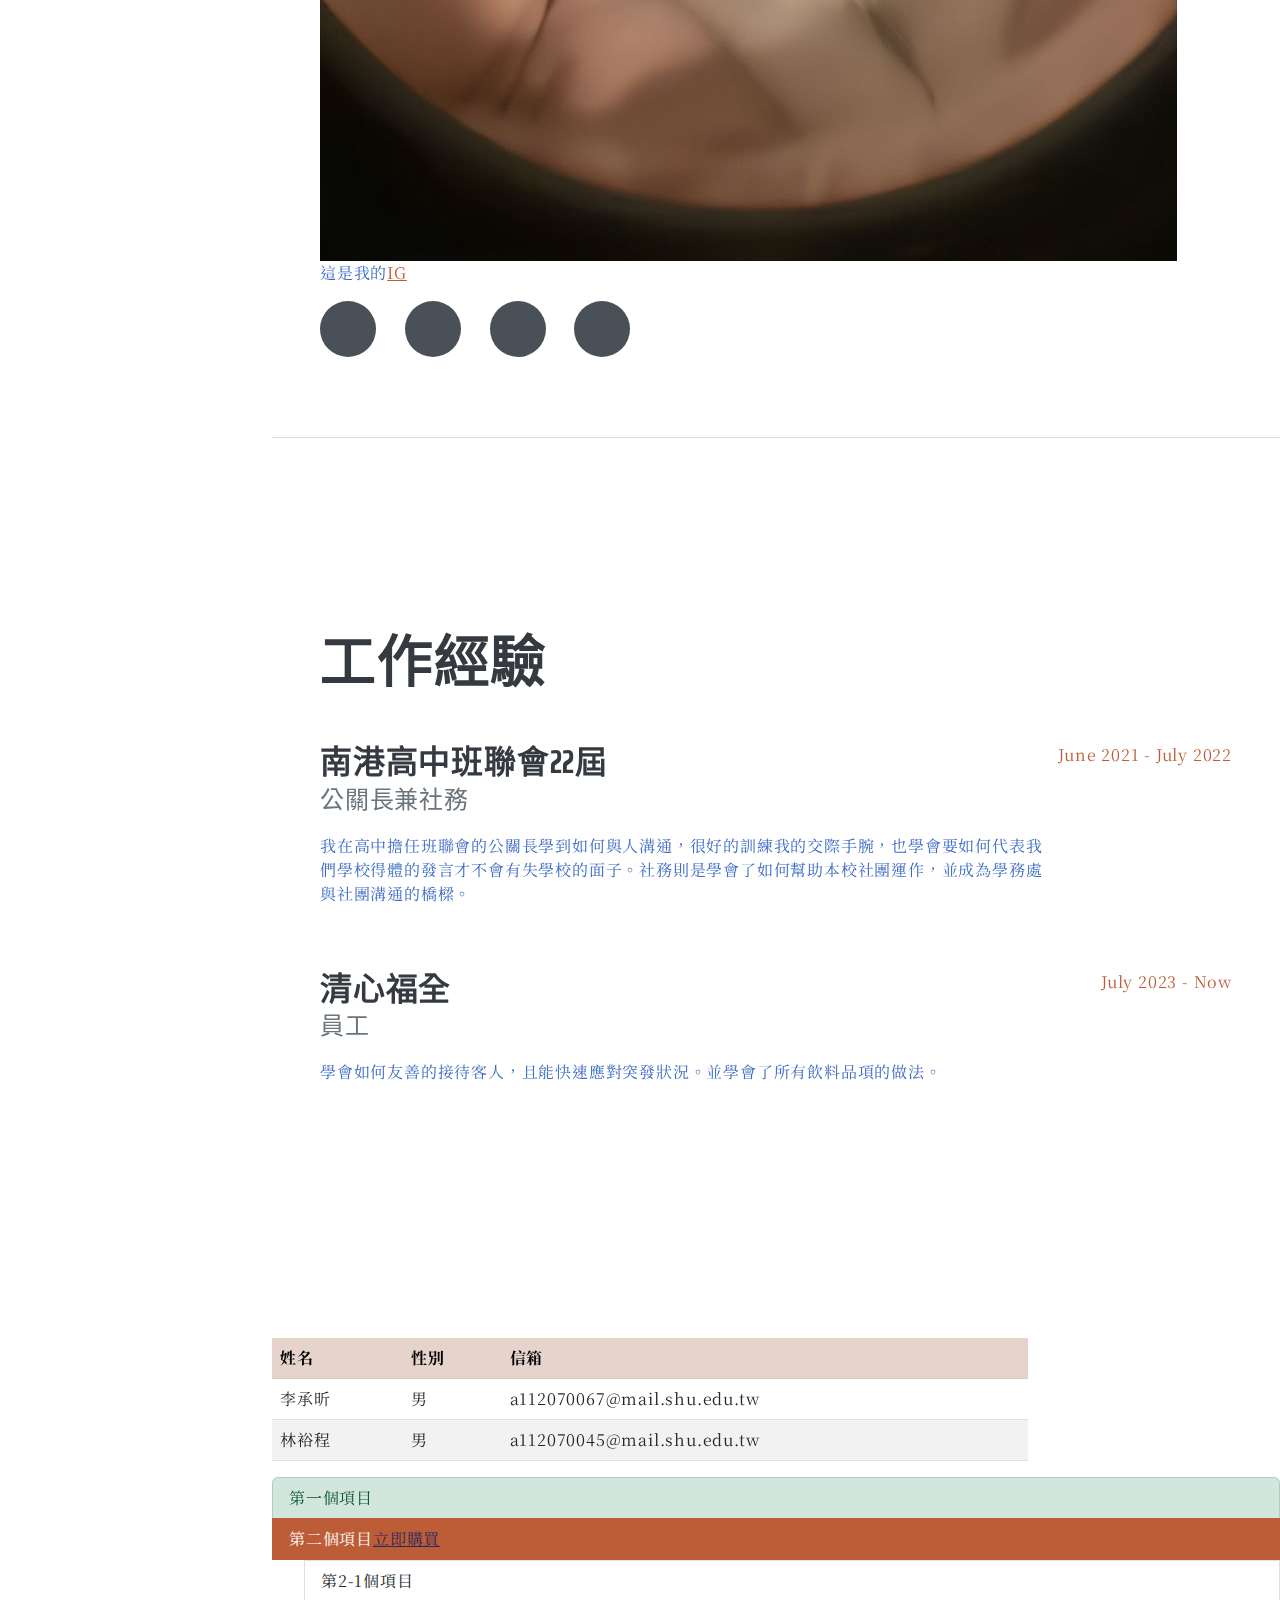
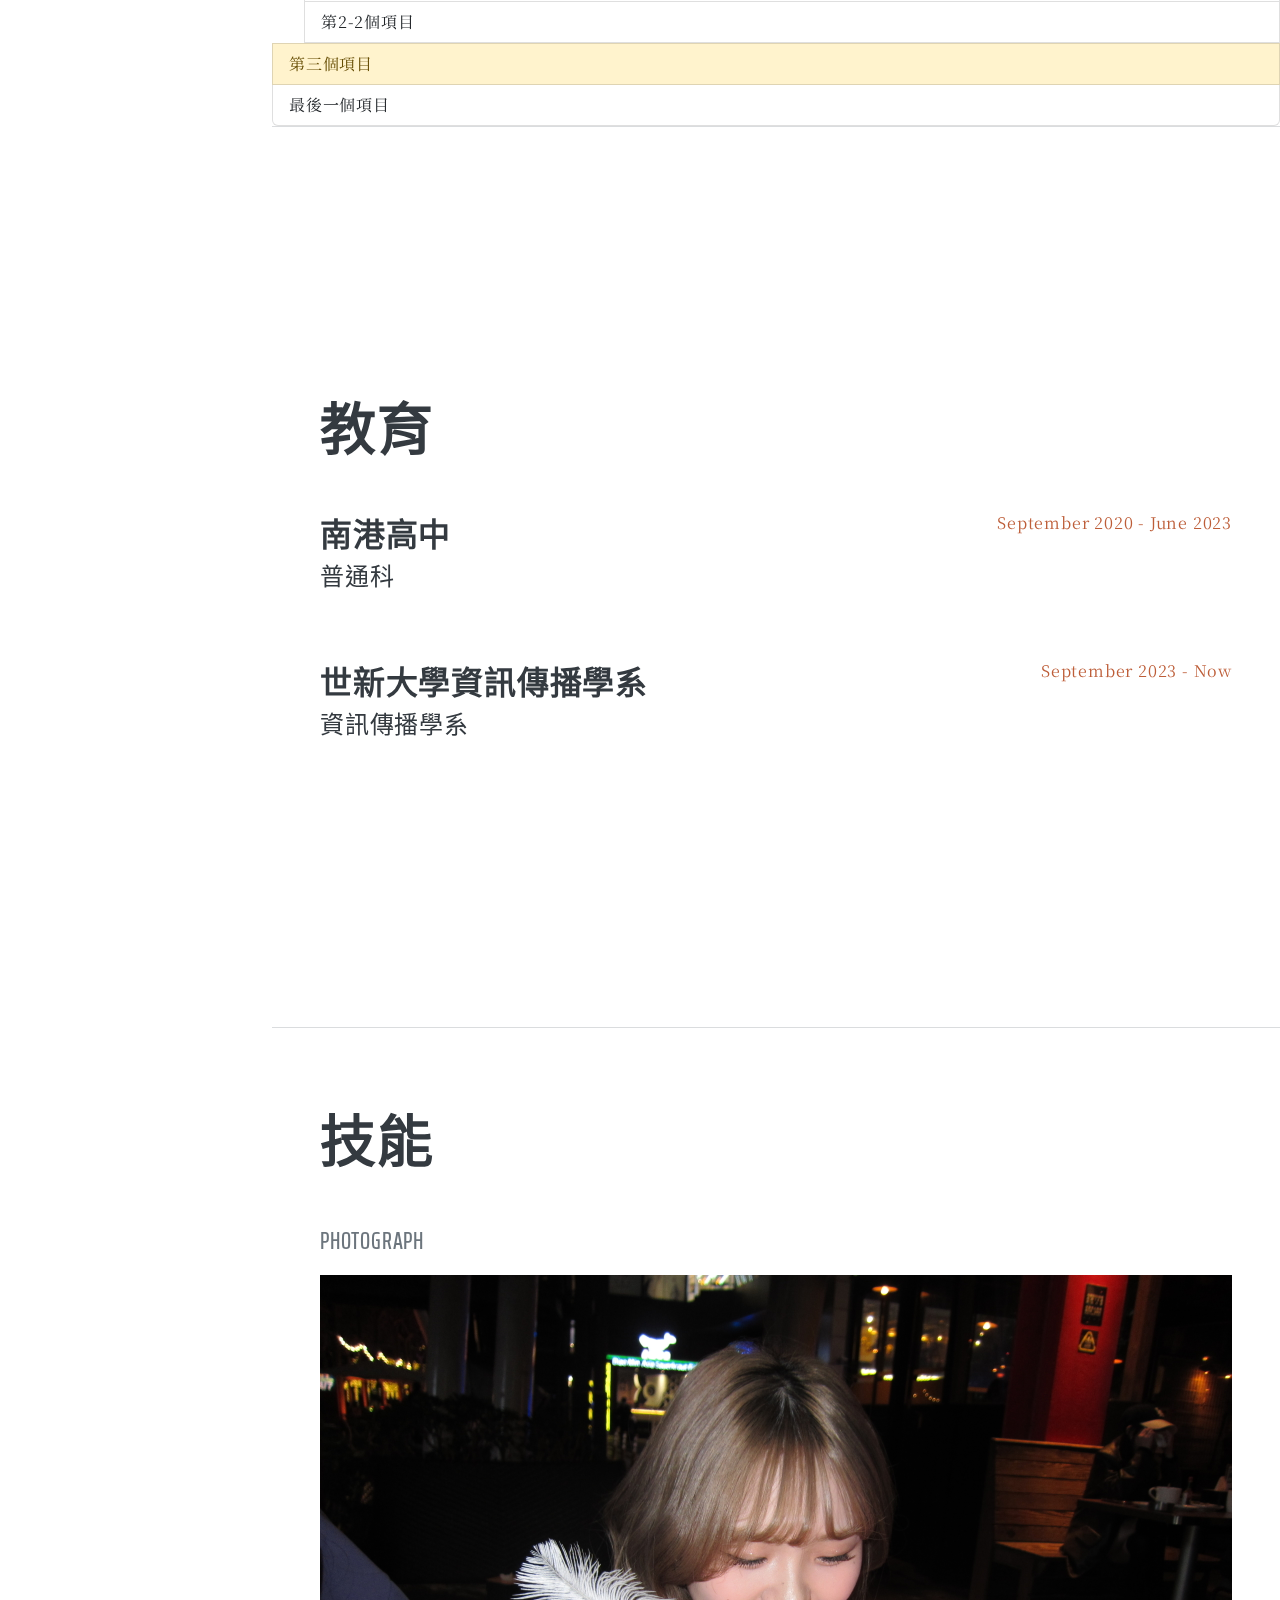
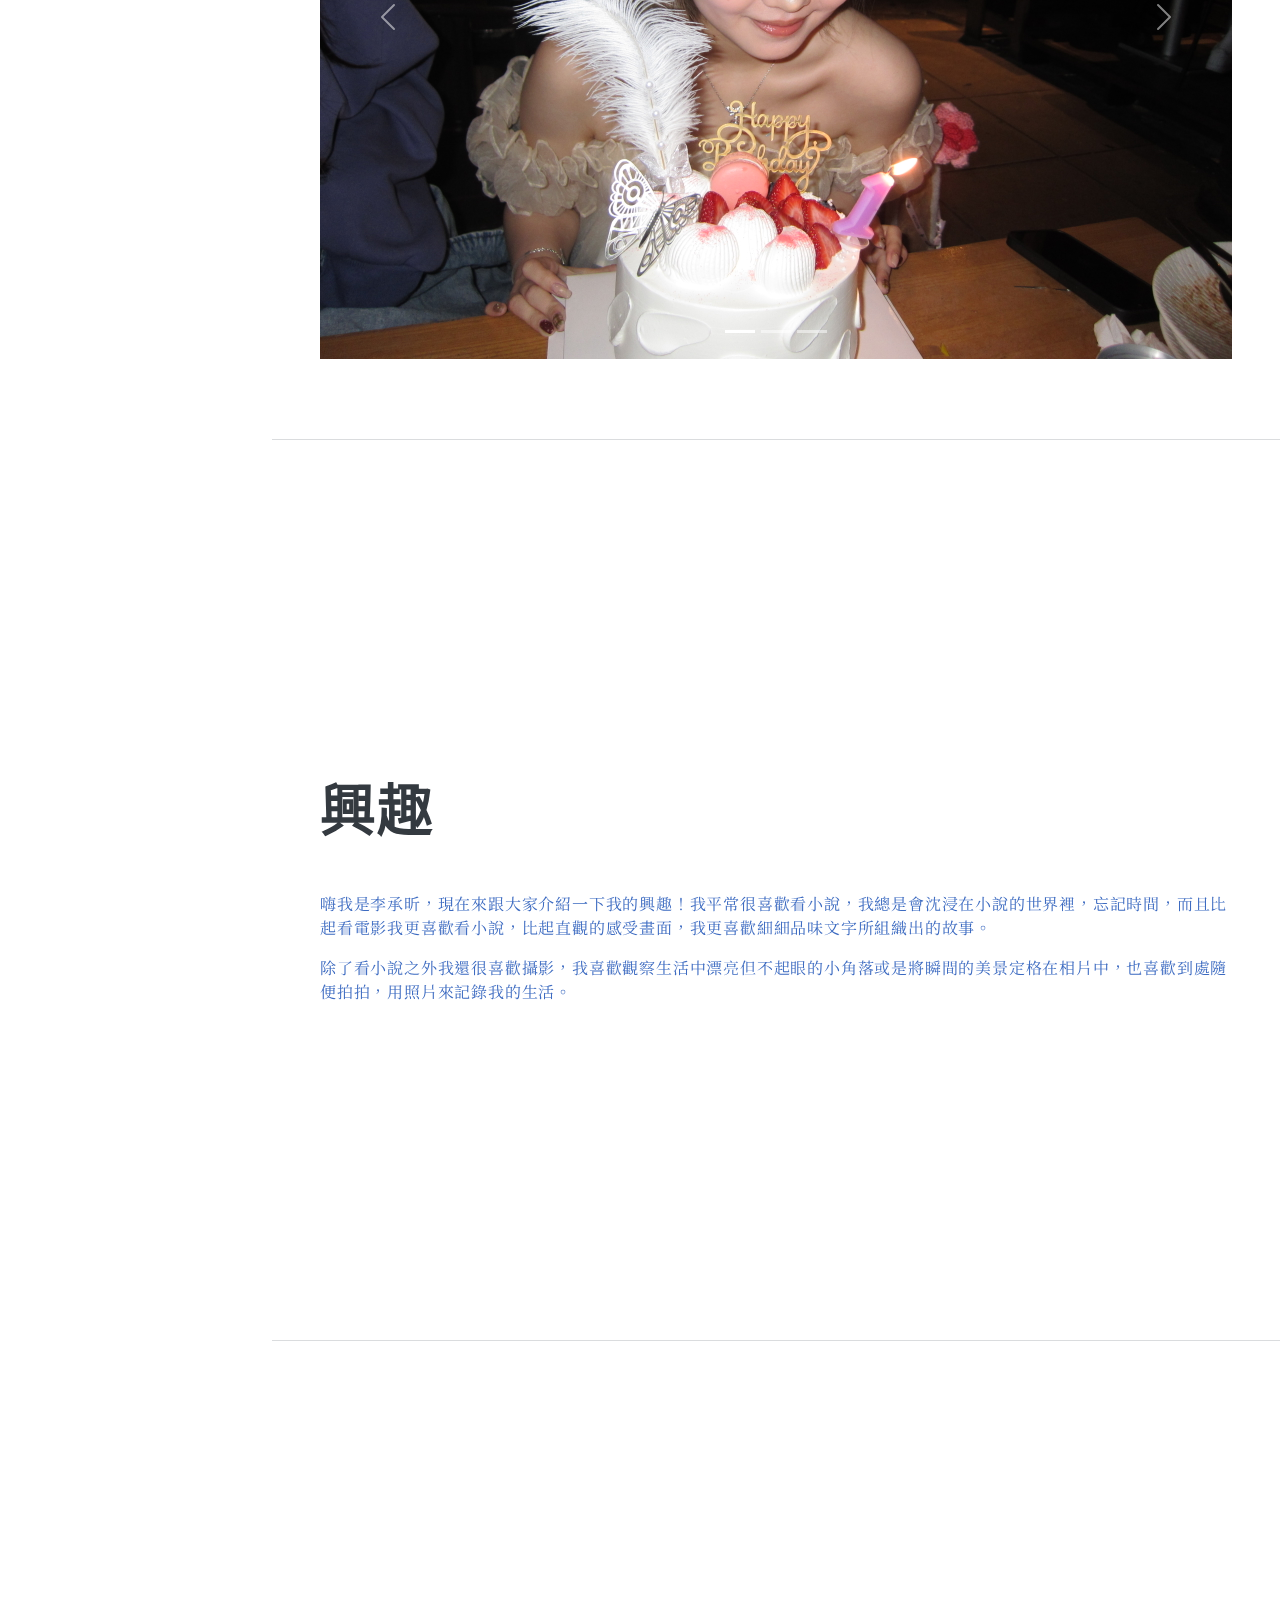
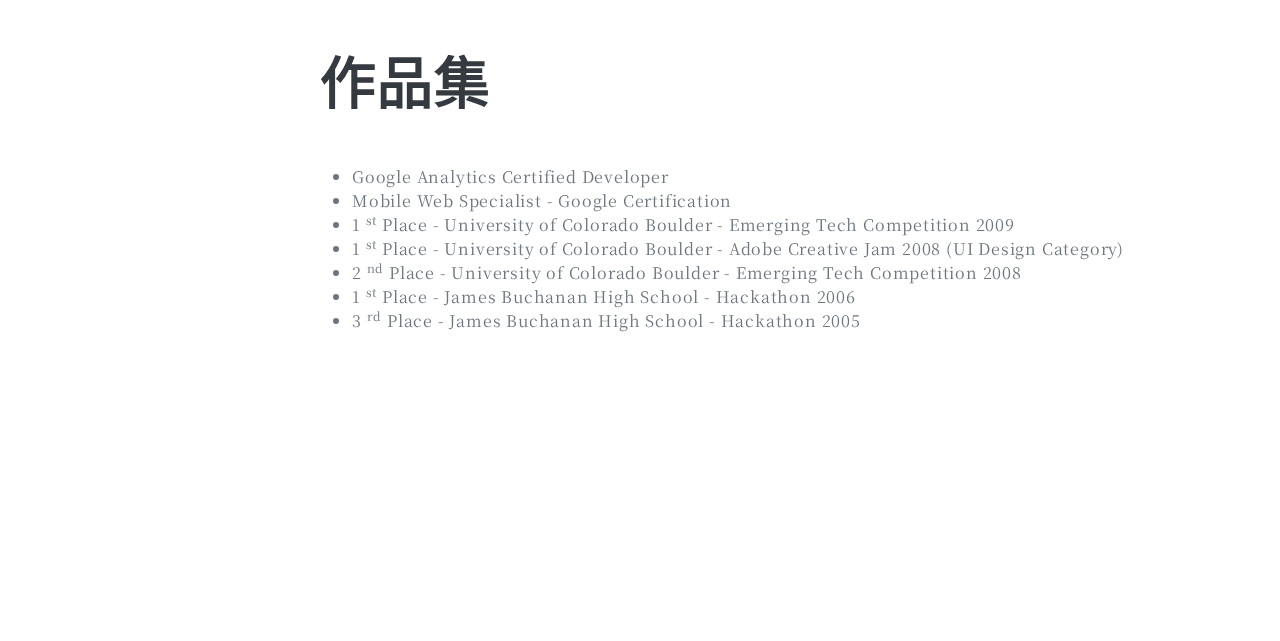
==== commit ebbb4bd4: "430" ====
--- a/index.html
+++ b/index.html
@@ -145,22 +145,7 @@
             <section class="resume-section" id="skills">
                 <div class="resume-section-content">
                     <h2 class="mb-5">技能</h2>
-                    <div class="subheading mb-3">Programming Languages & Tools</div>
-                    <ul class="list-inline dev-icons">
-                        <li class="list-inline-item"><i class="fab fa-html5"></i></li>
-                        <li class="list-inline-item"><i class="fab fa-css3-alt"></i></li>
-                        <li class="list-inline-item"><i class="fab fa-js-square"></i></li>
-                        <li class="list-inline-item"><i class="fab fa-angular"></i></li>
-                        <li class="list-inline-item"><i class="fab fa-react"></i></li>
-                        <li class="list-inline-item"><i class="fab fa-node-js"></i></li>
-                        <li class="list-inline-item"><i class="fab fa-sass"></i></li>
-                        <li class="list-inline-item"><i class="fab fa-less"></i></li>
-                        <li class="list-inline-item"><i class="fab fa-wordpress"></i></li>
-                        <li class="list-inline-item"><i class="fab fa-gulp"></i></li>
-                        <li class="list-inline-item"><i class="fab fa-grunt"></i></li>
-                        <li class="list-inline-item"><i class="fab fa-npm"></i></li>
-                    </ul>
-
+                    <div class="subheading mb-3">Photograph</div>
                     <div id="carouselExampleIndicators" class="carousel slide" data-bs-ride="carousel">
                         <div class="carousel-indicators">
                           <button type="button" data-bs-target="#carouselExampleIndicators" data-bs-slide-to="0" class="active" aria-current="true" aria-label="Slide 1"></button>
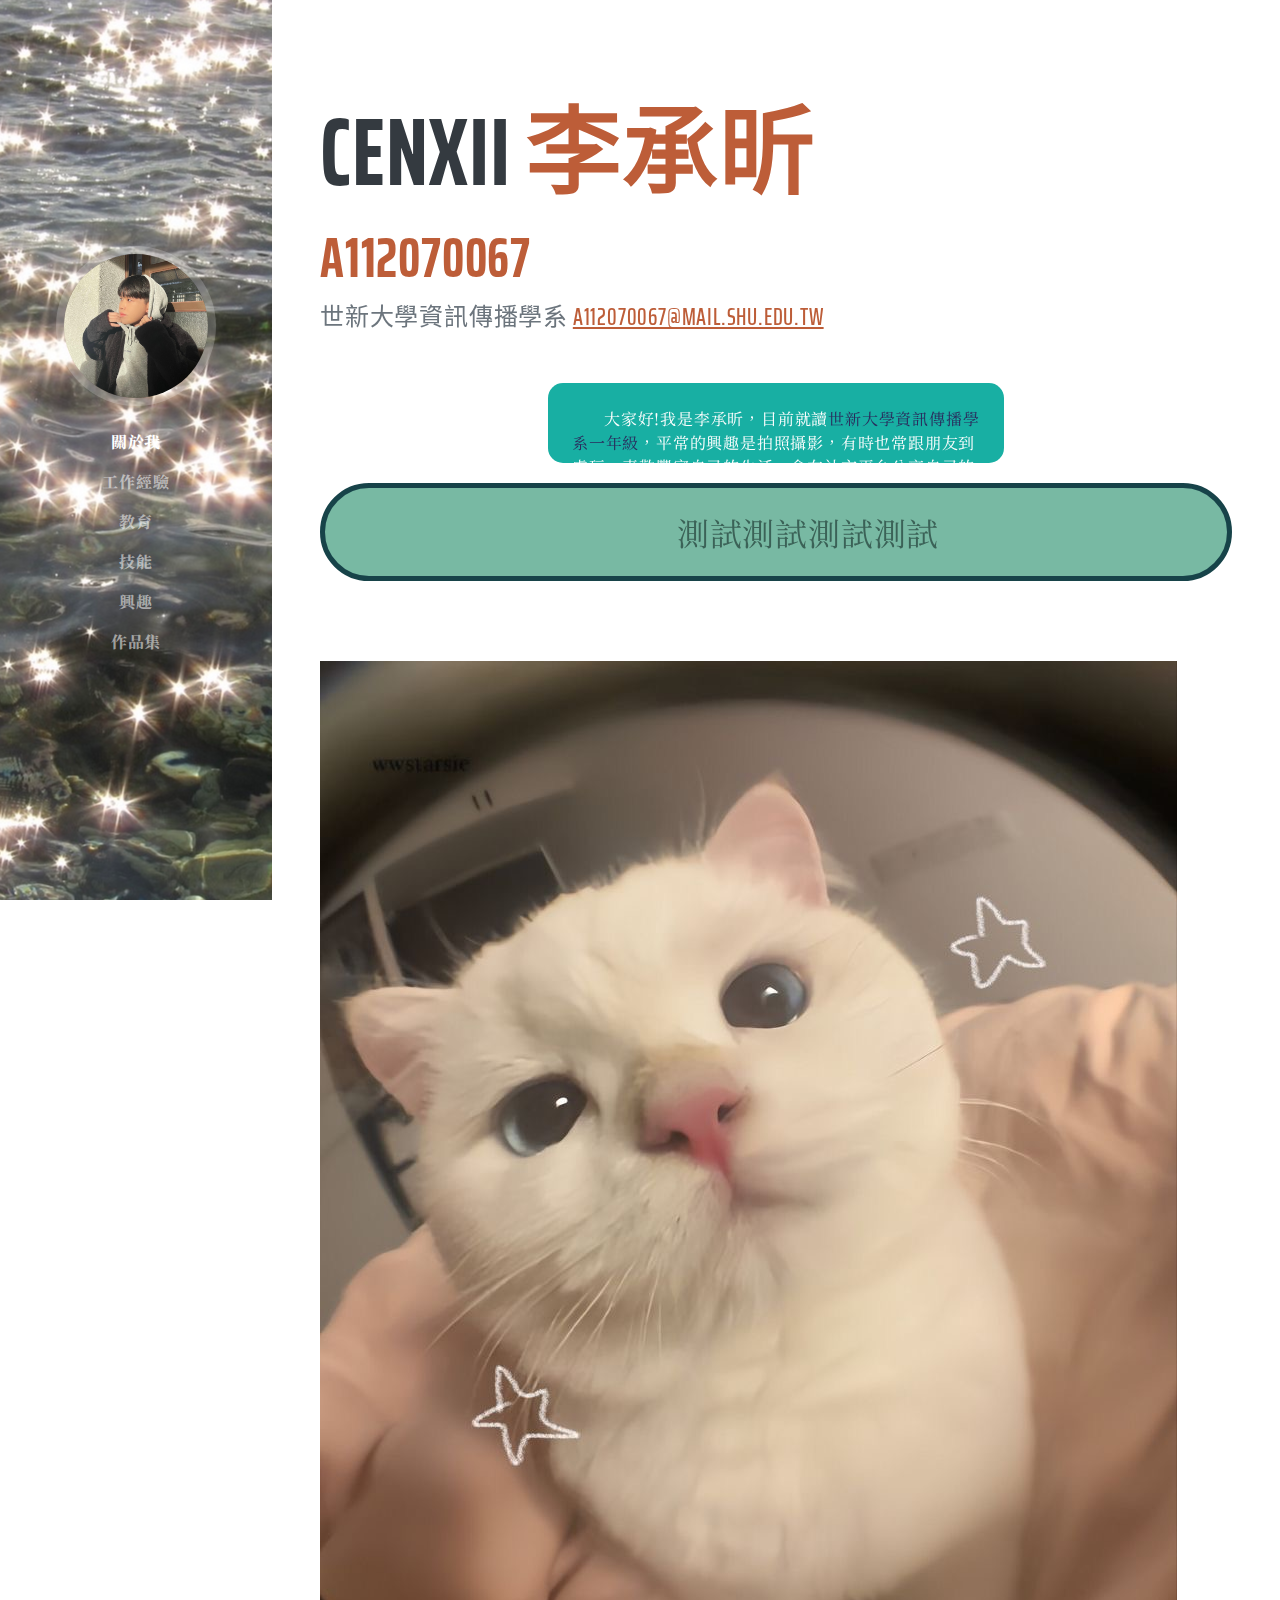
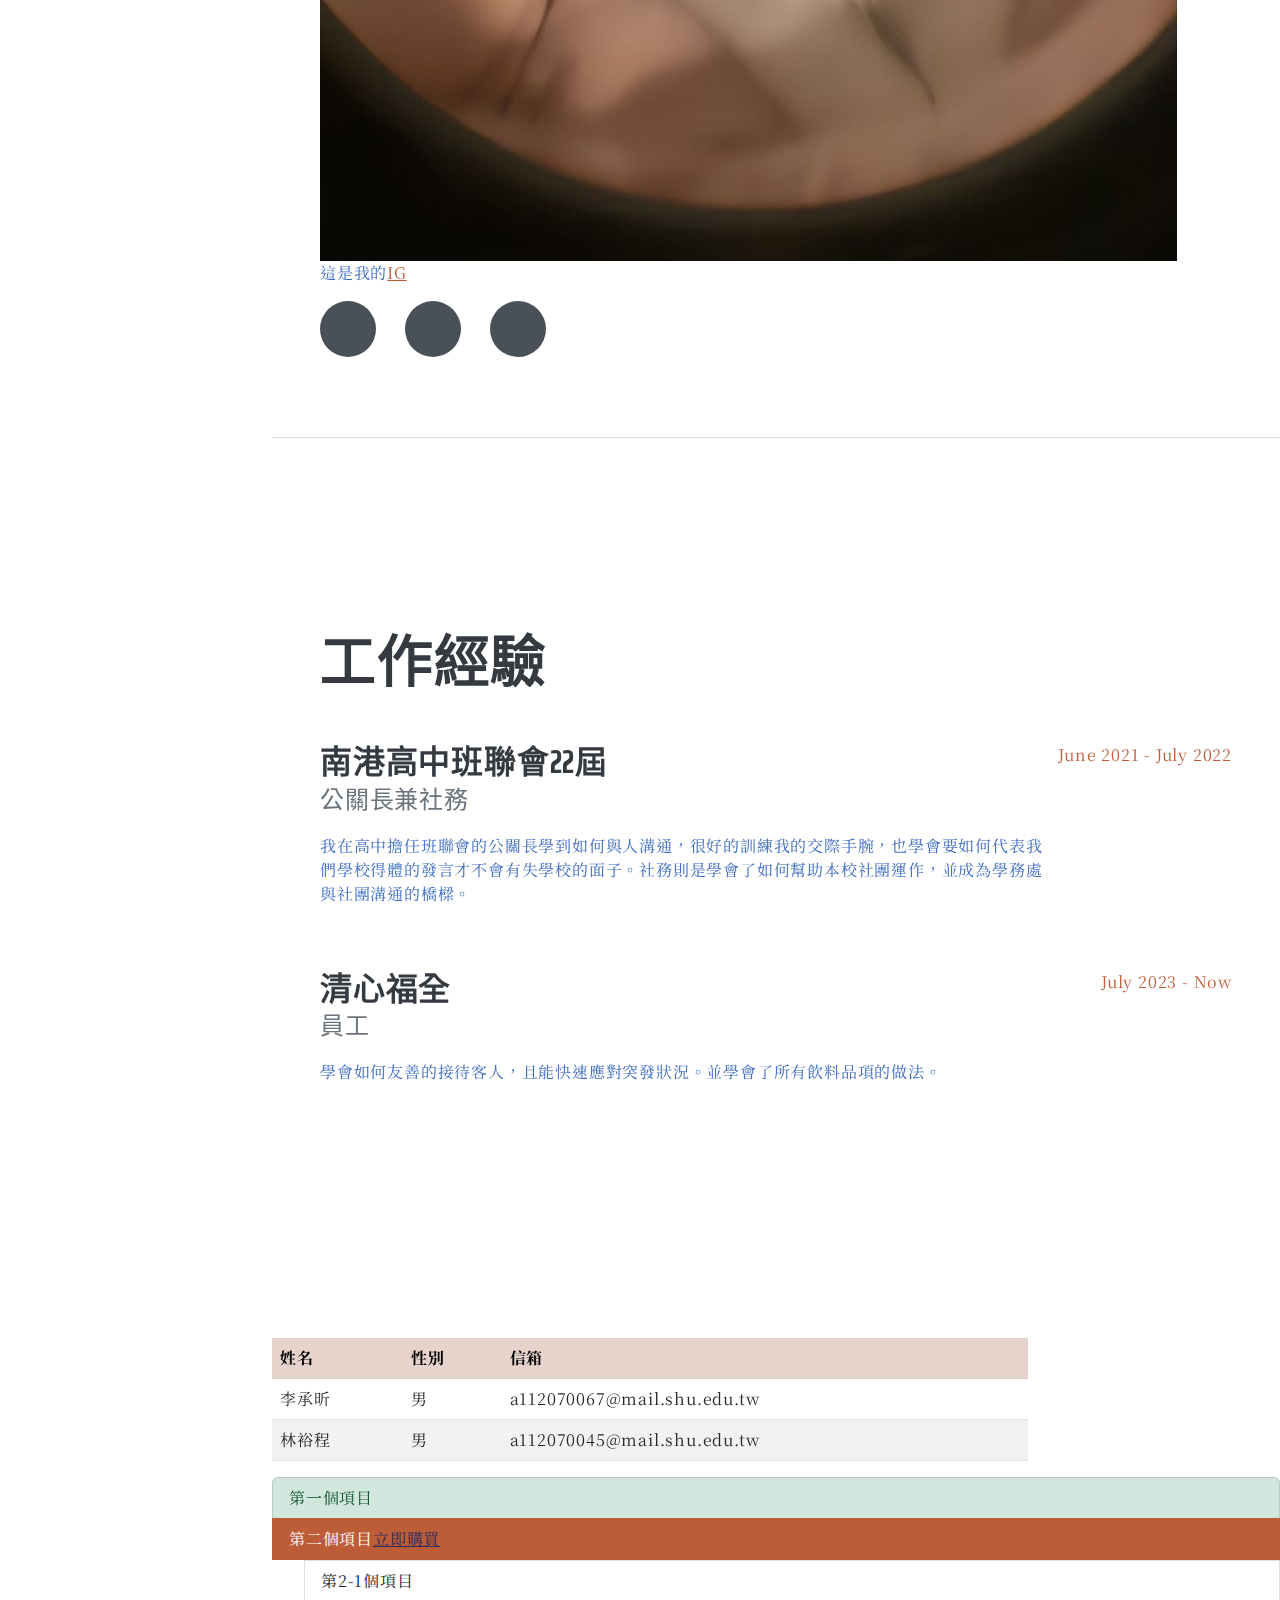
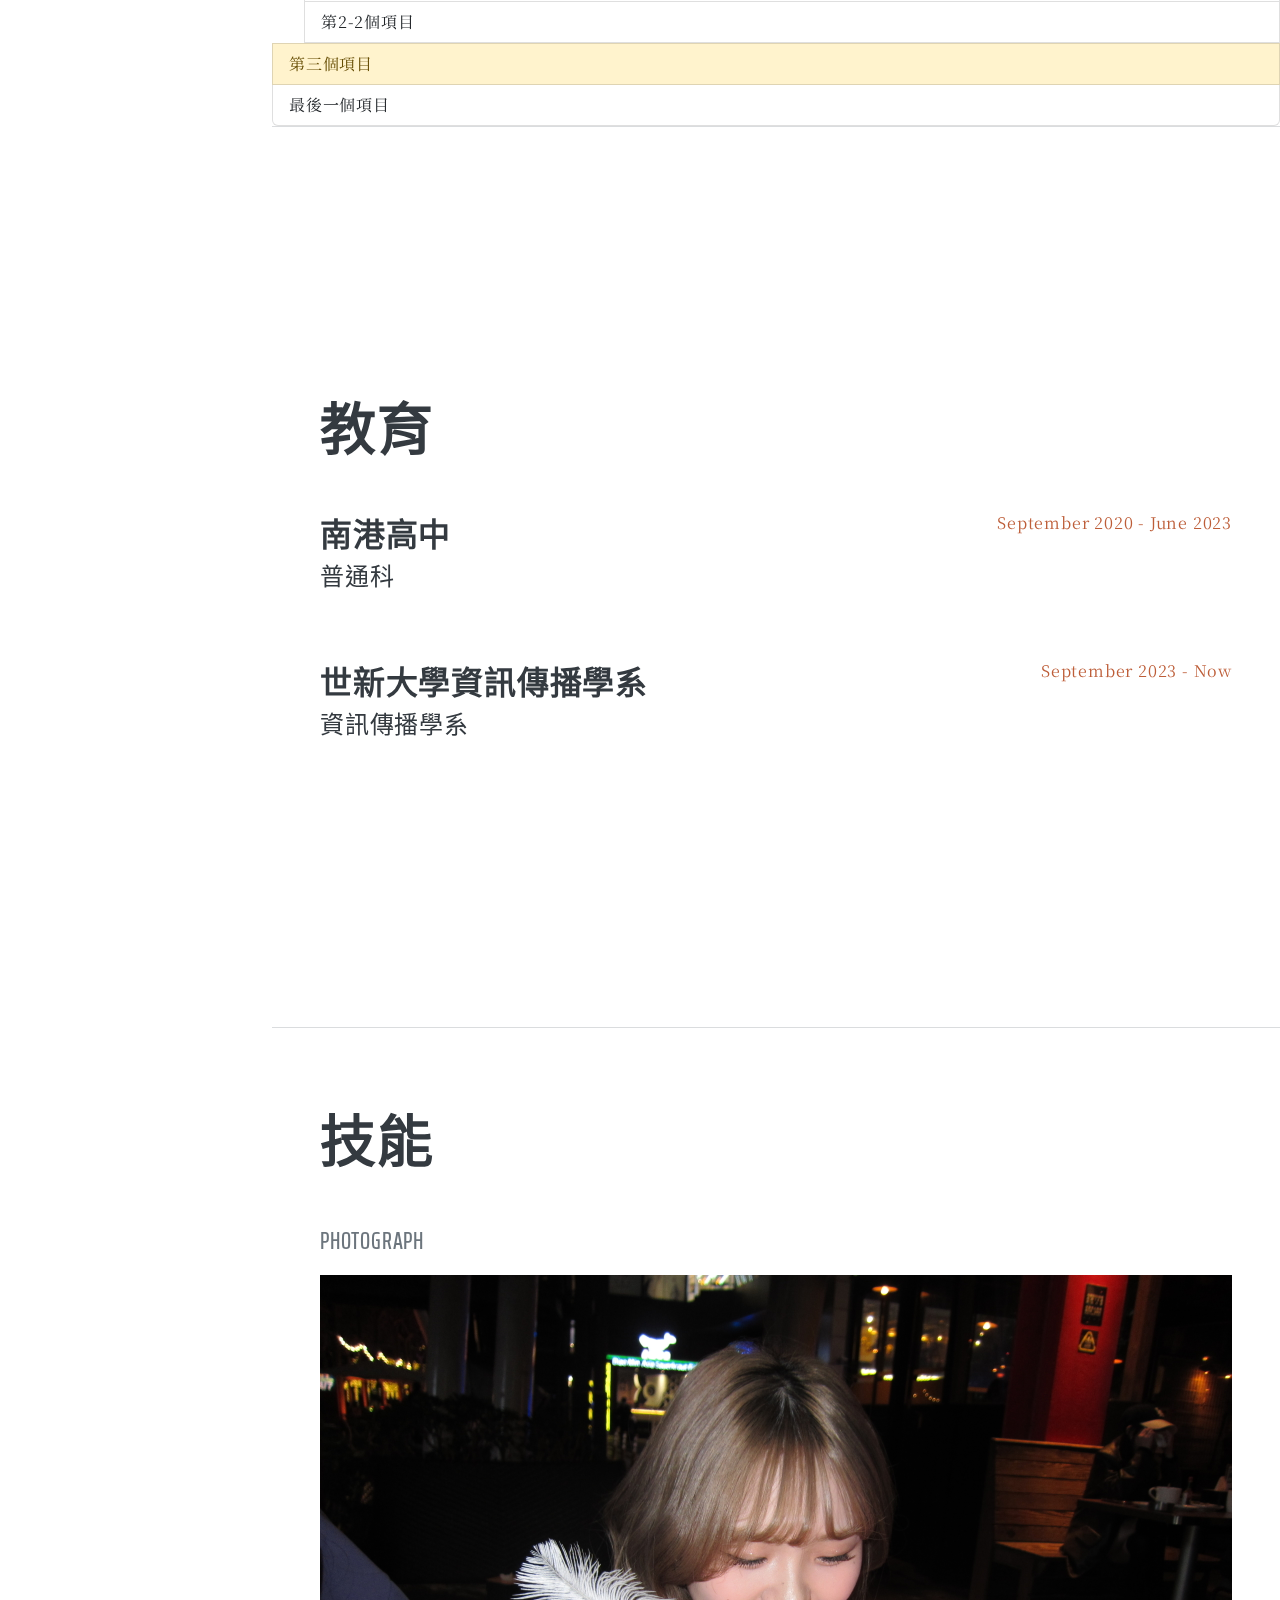
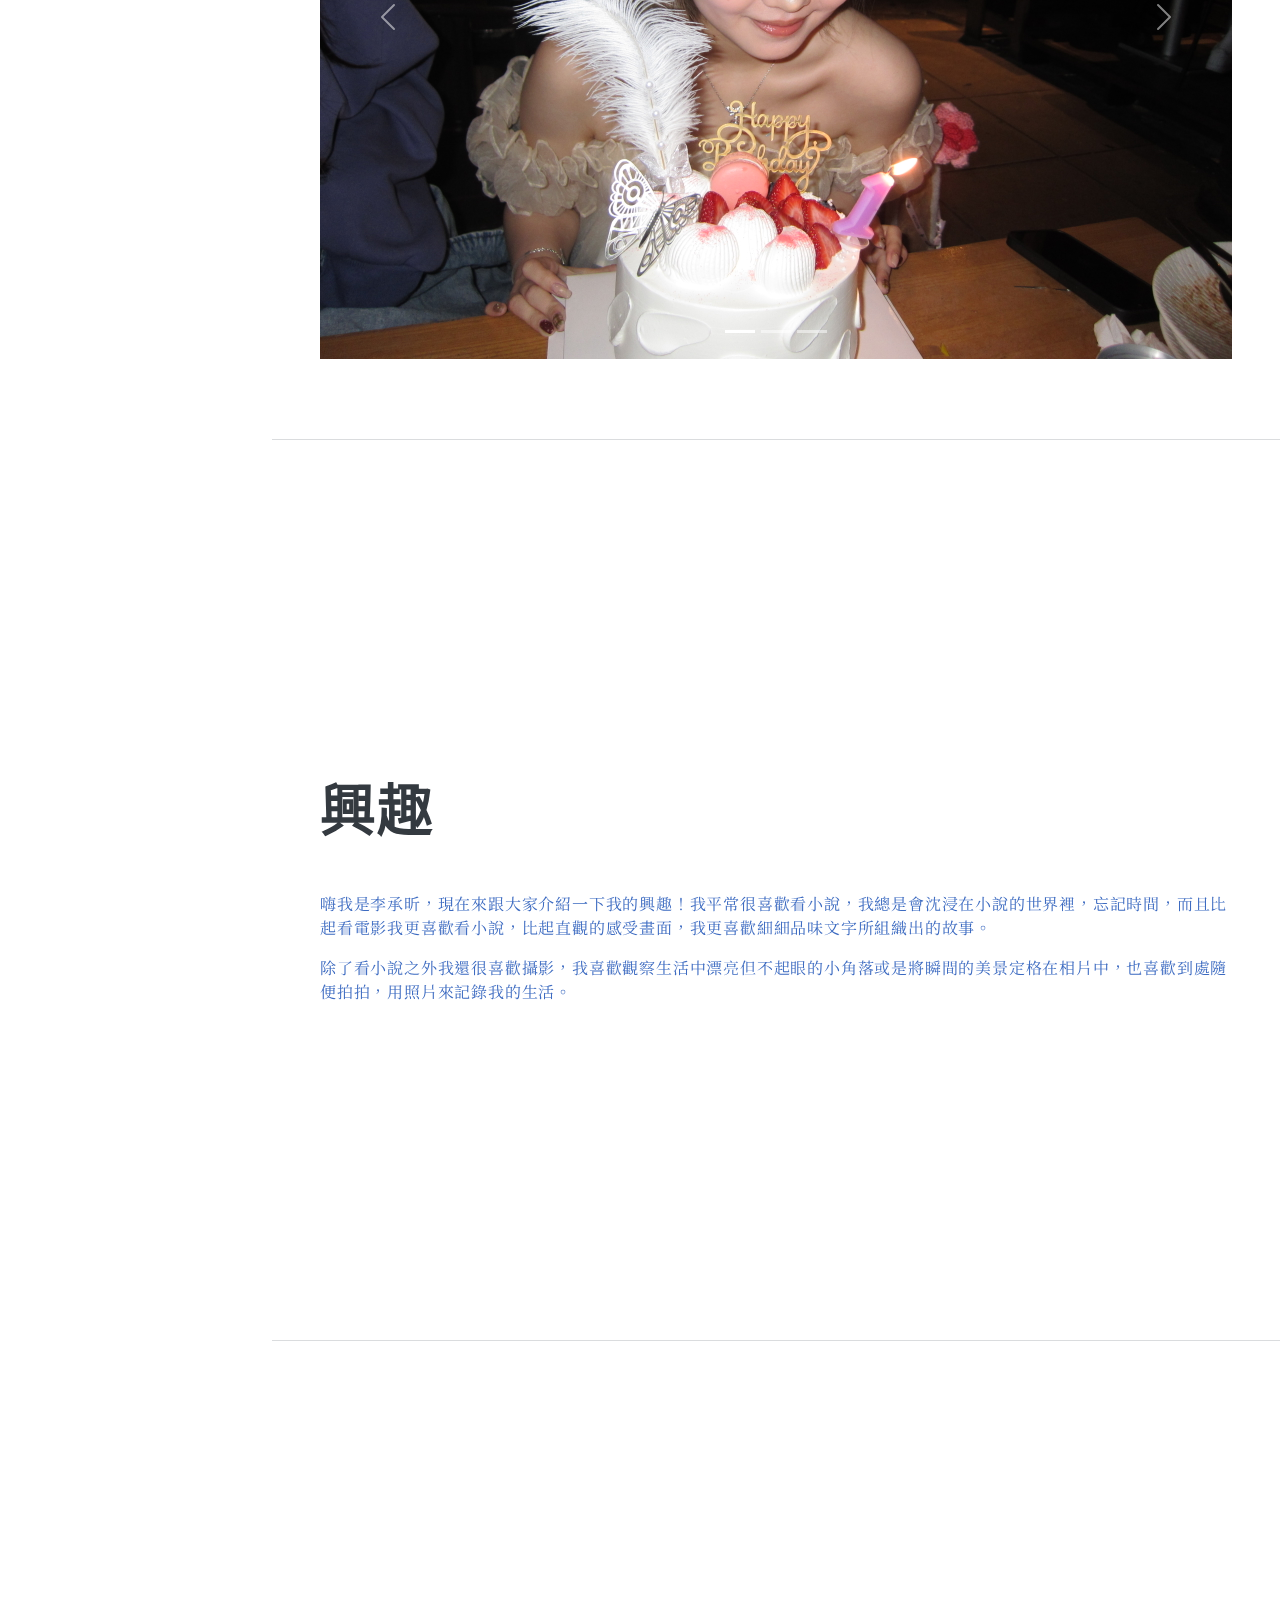
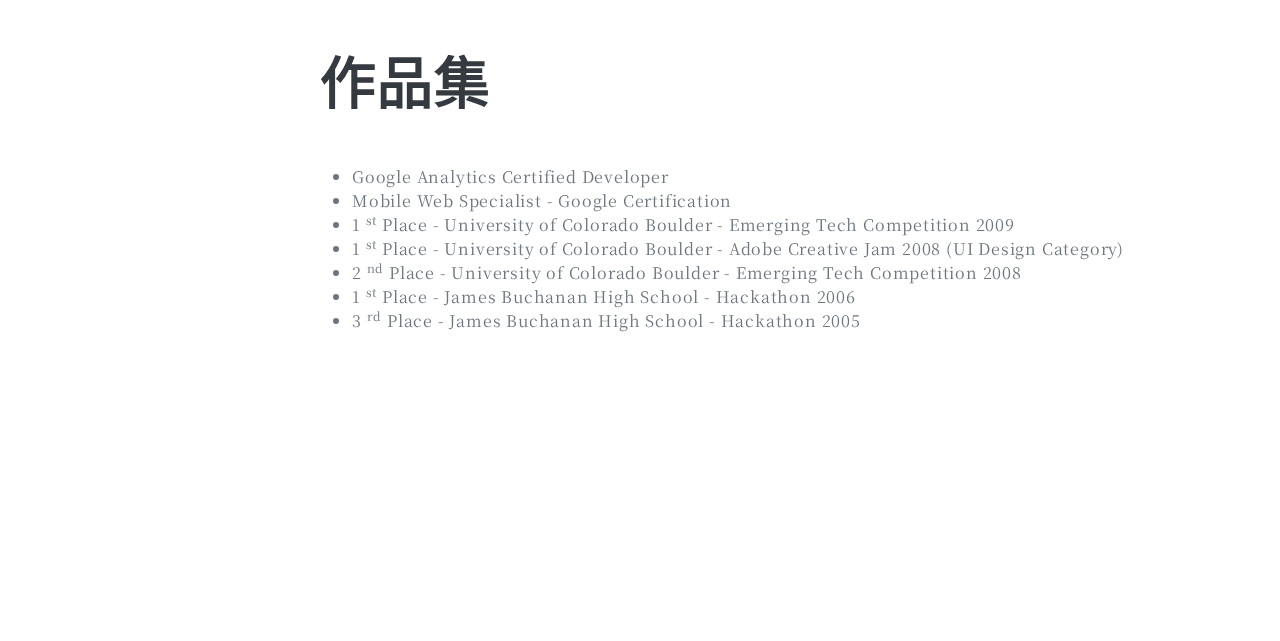
==== commit feca5e92: "430" ====
--- a/index.html
+++ b/index.html
@@ -59,7 +59,6 @@
                     <div class="social-icons">
                         <a class="social-icon" href="https://www.instagram.com/cenxii_?igsh=cGVzb24wZmExNWtn&utm_source=qr!"target="_blank"><i class="fab fa-instagram"></i></a>
                         <a class="social-icon" href="https://open.spotify.com/playlist/4Z0i1FfKcpPlhyoLuTlco6?si=069dd99dab864cff!"target="_blank"><i class="fab fa-spotify"></i></a>
-                        <a class="social-icon" href="#!"><i class="fab fa-twitter"></i></a>
                         <a class="social-icon" href="https://www.facebook.com/profile.php/?id=100006381390906&name=xhp_nt__fb__action__open_user!"target="_blank"><i class="fab fa-facebook-f"></i></a>
                     </div>
                 </div>
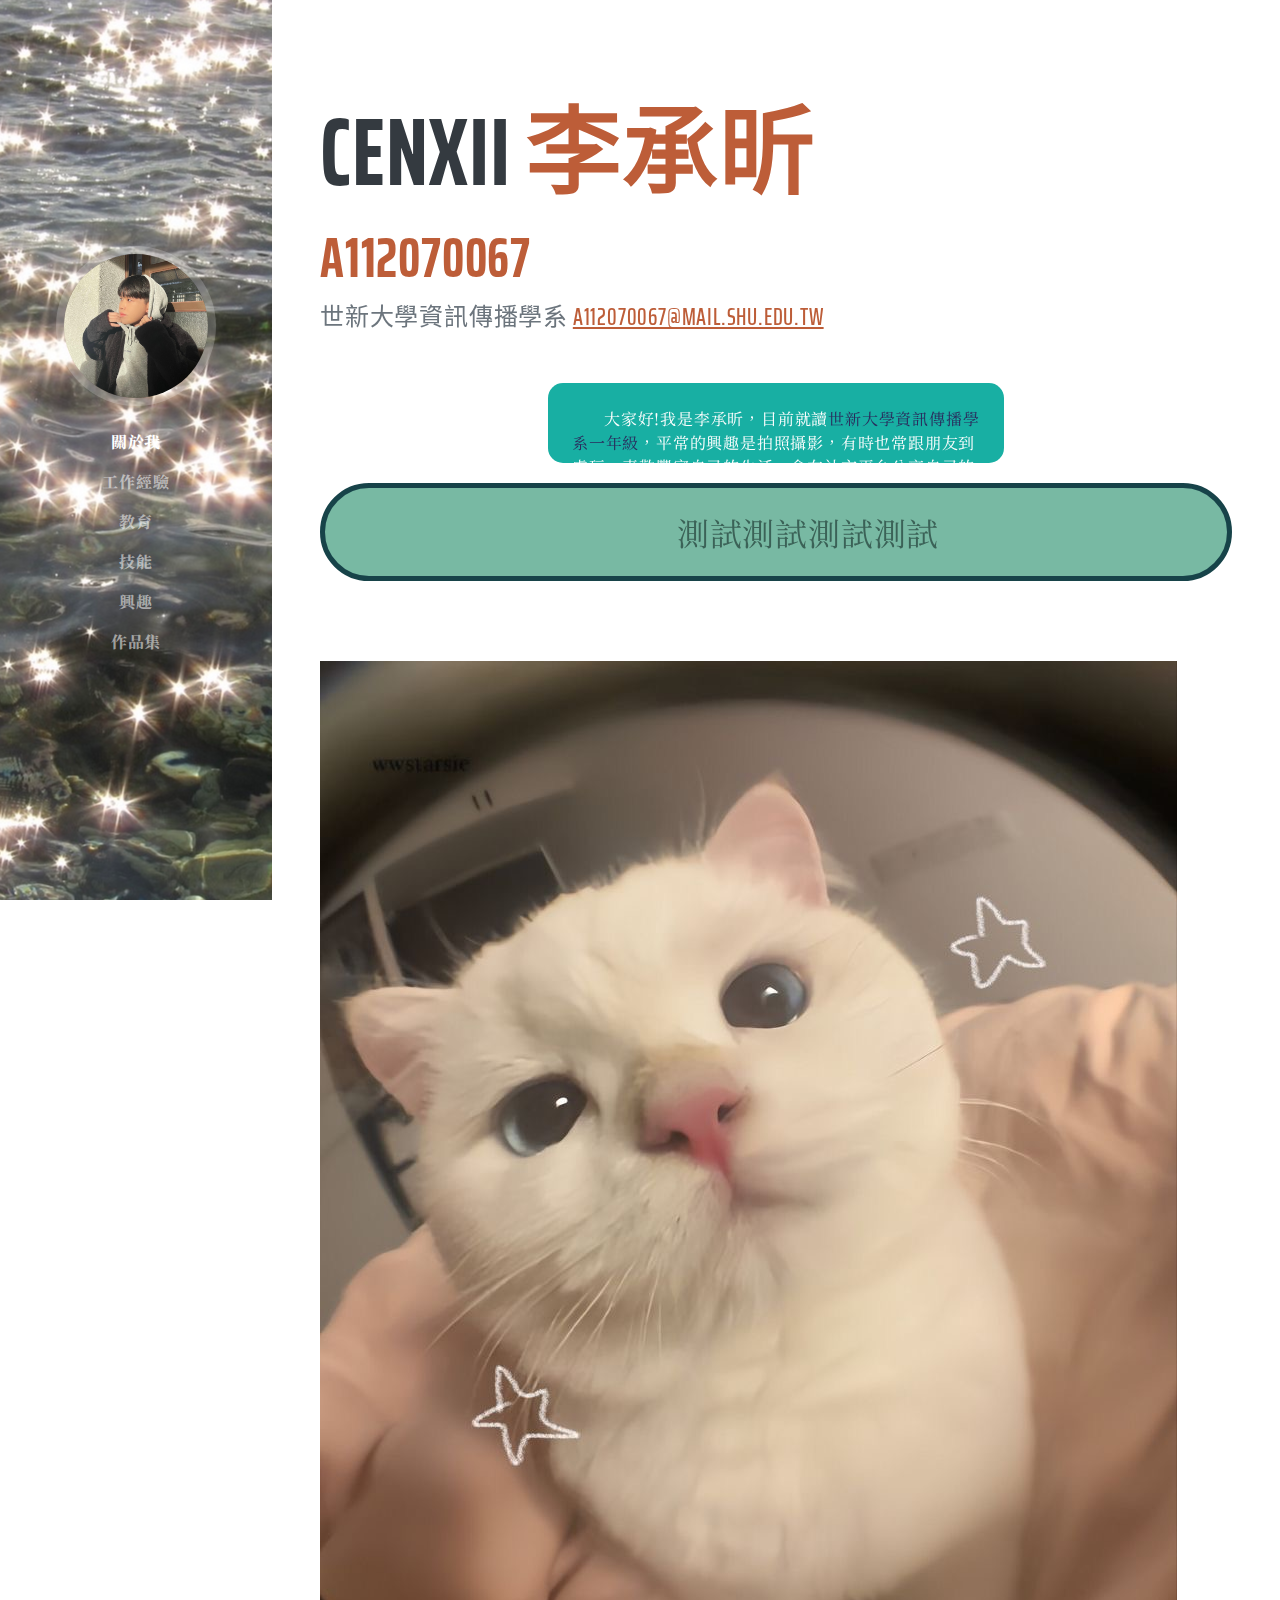
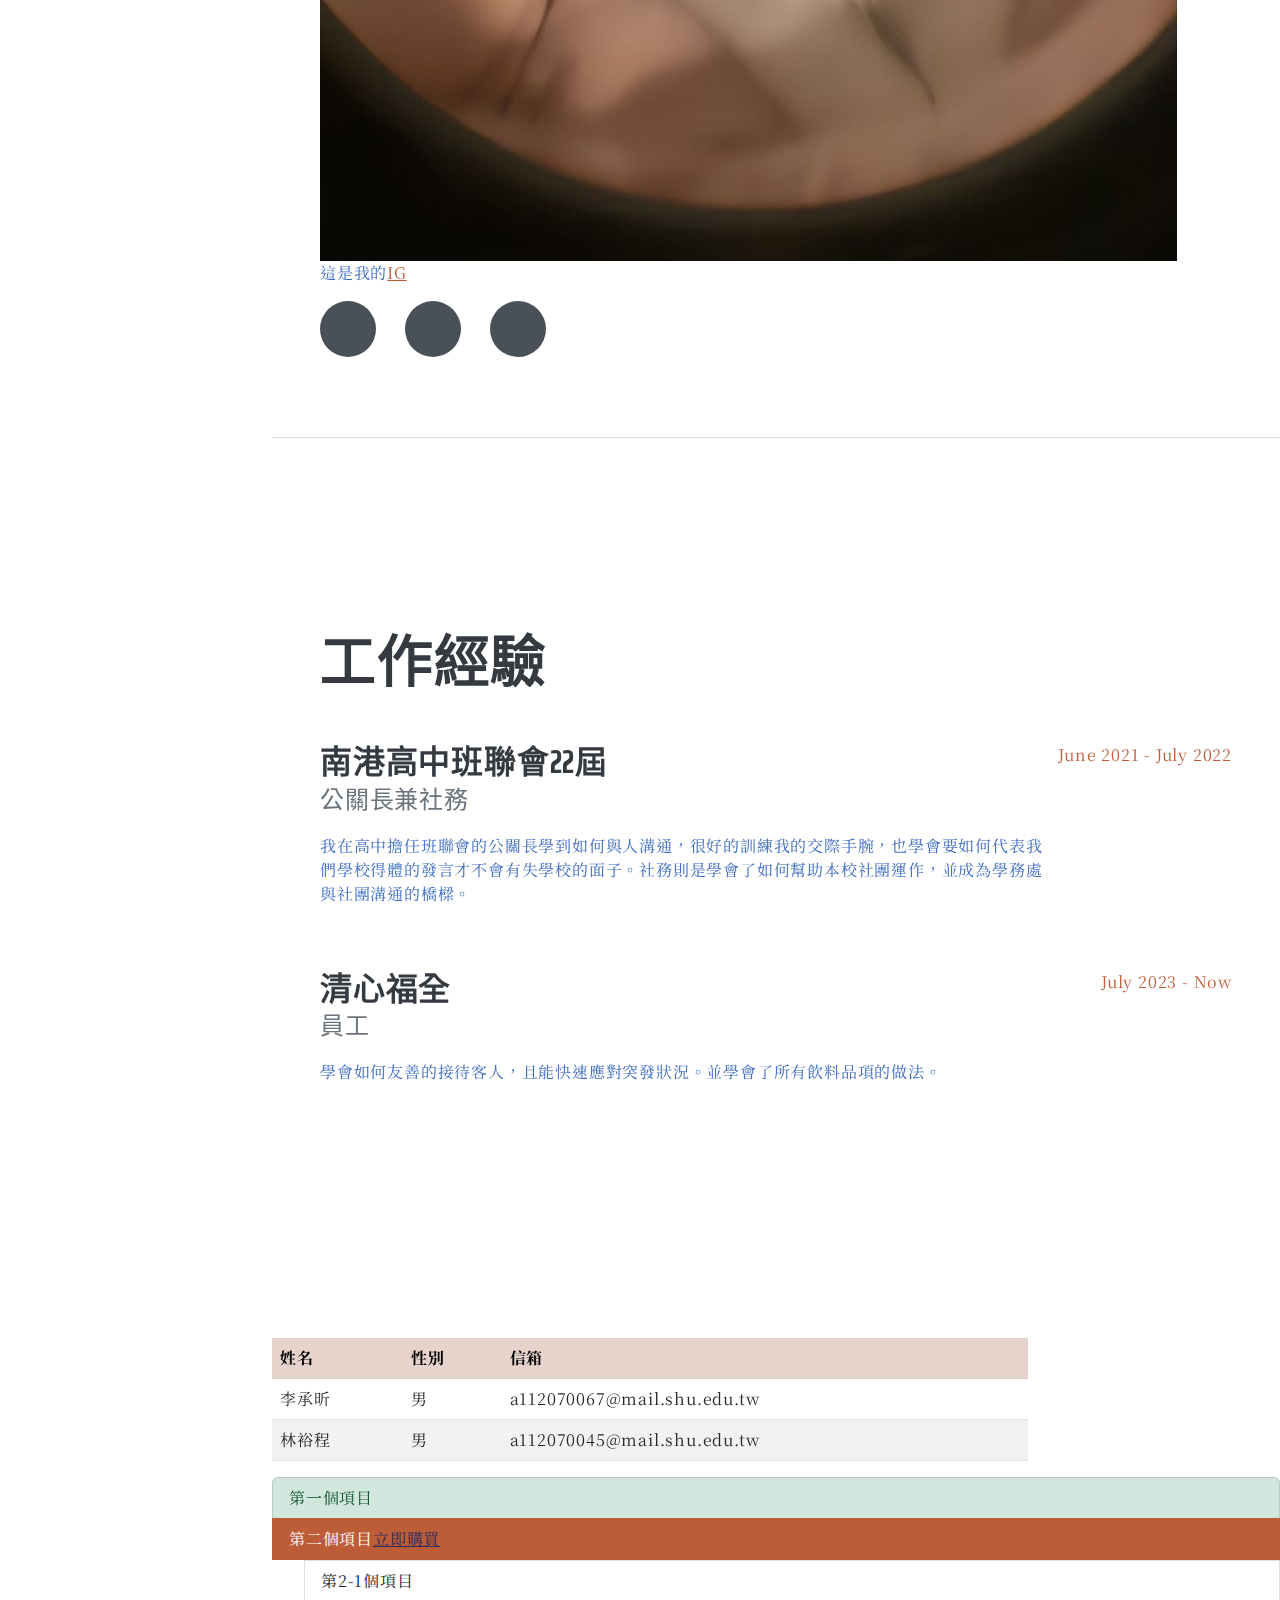
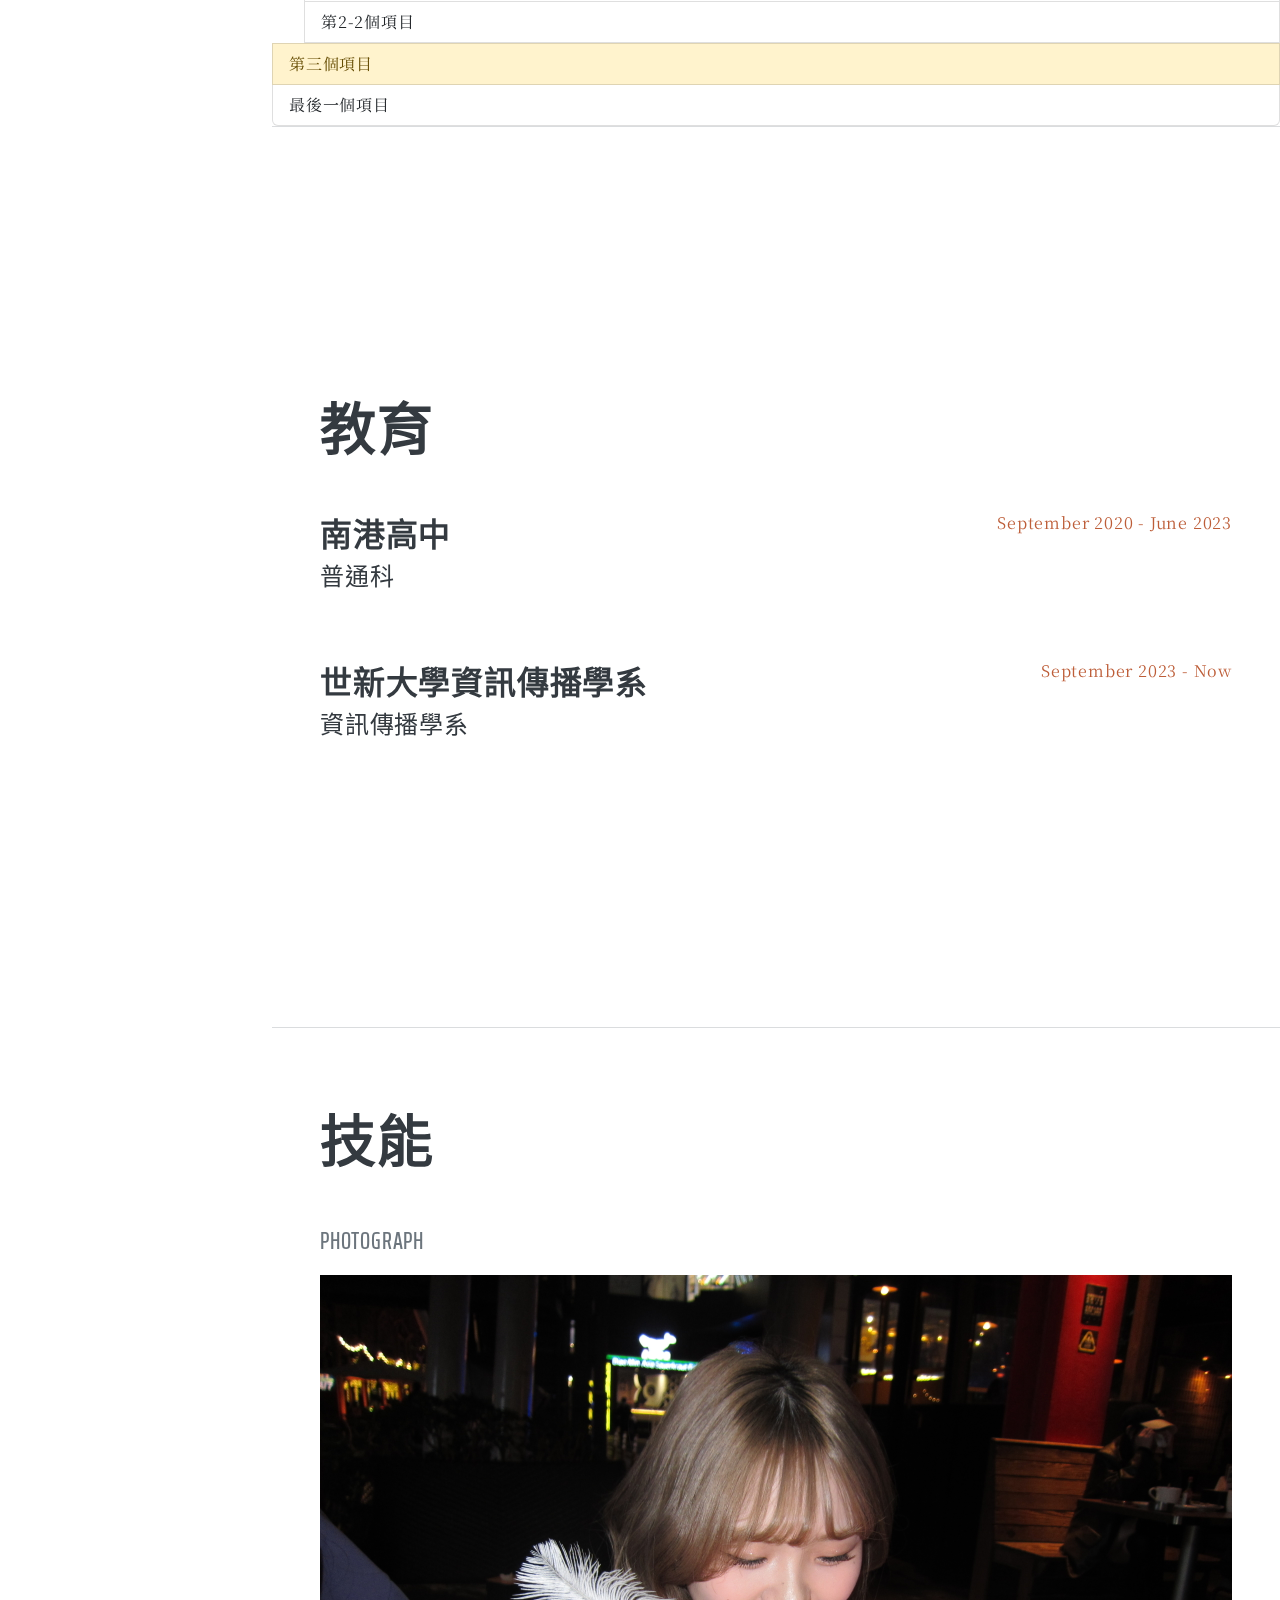
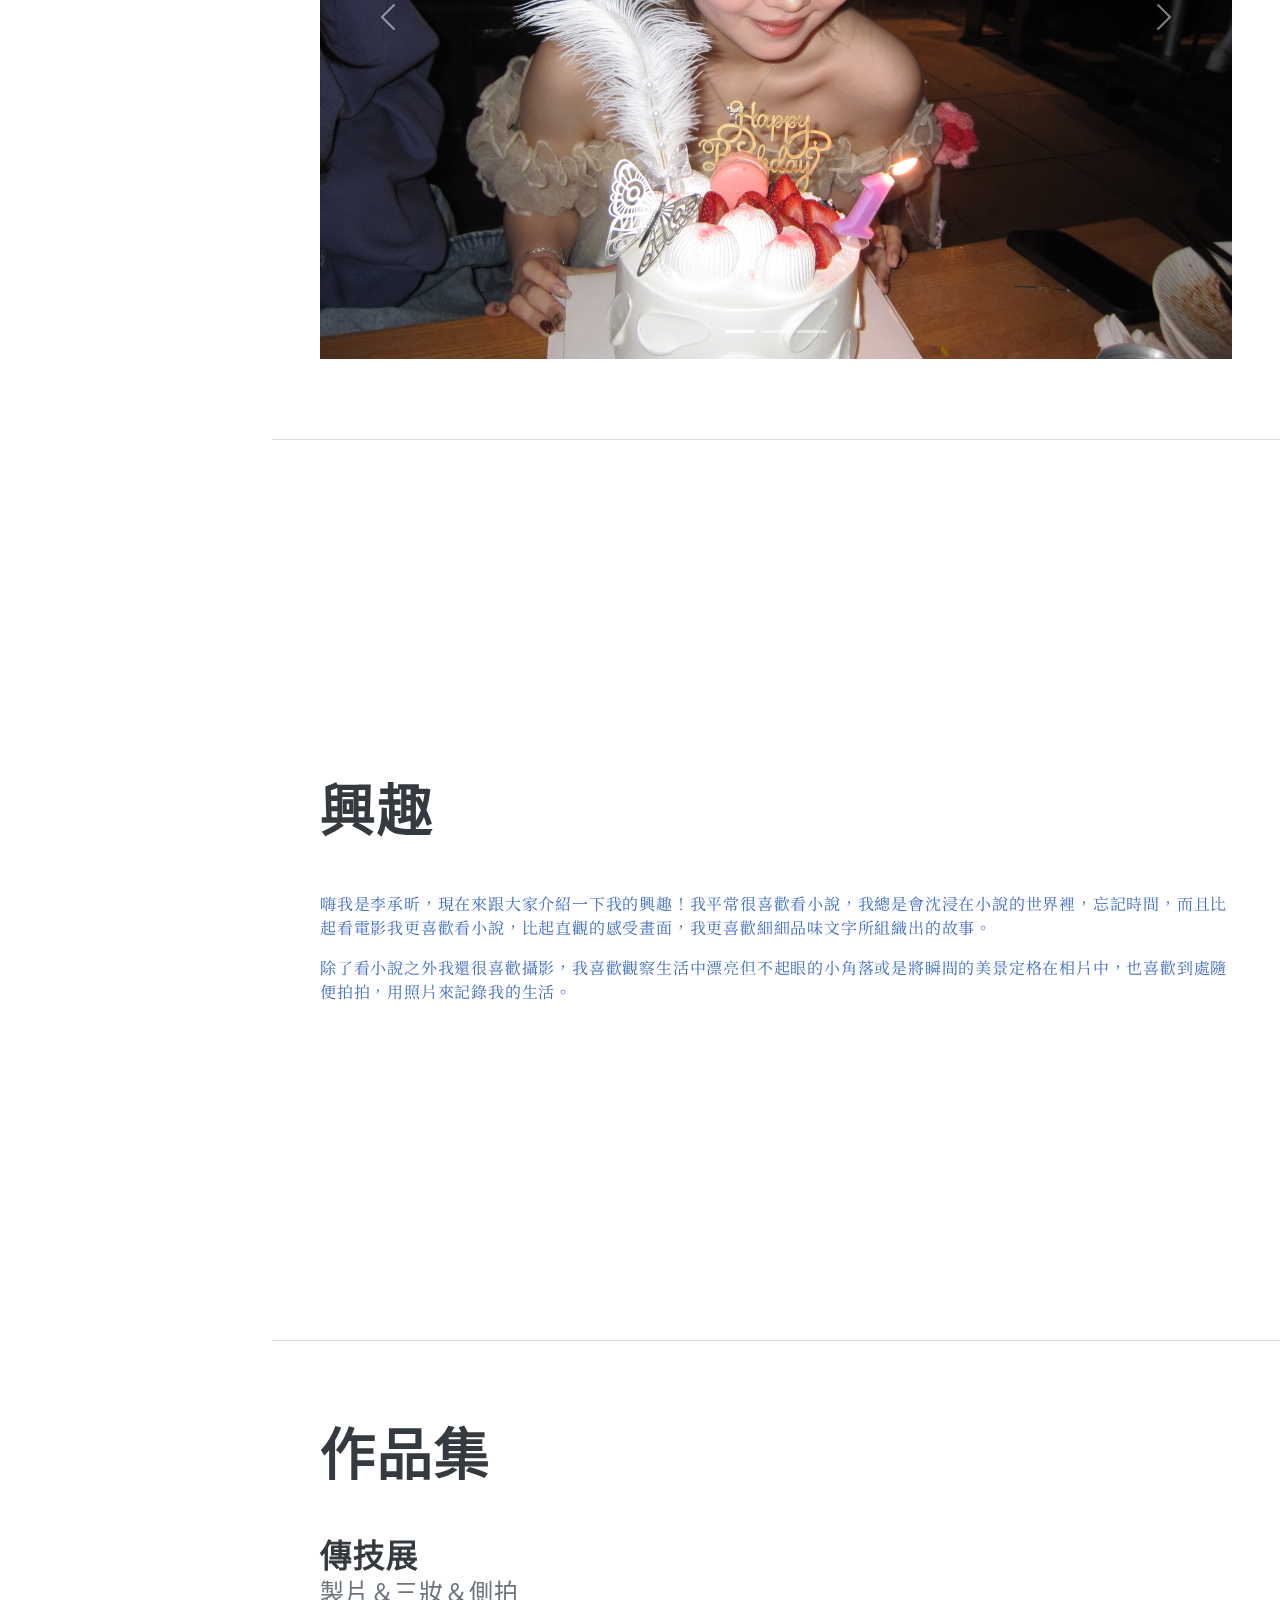
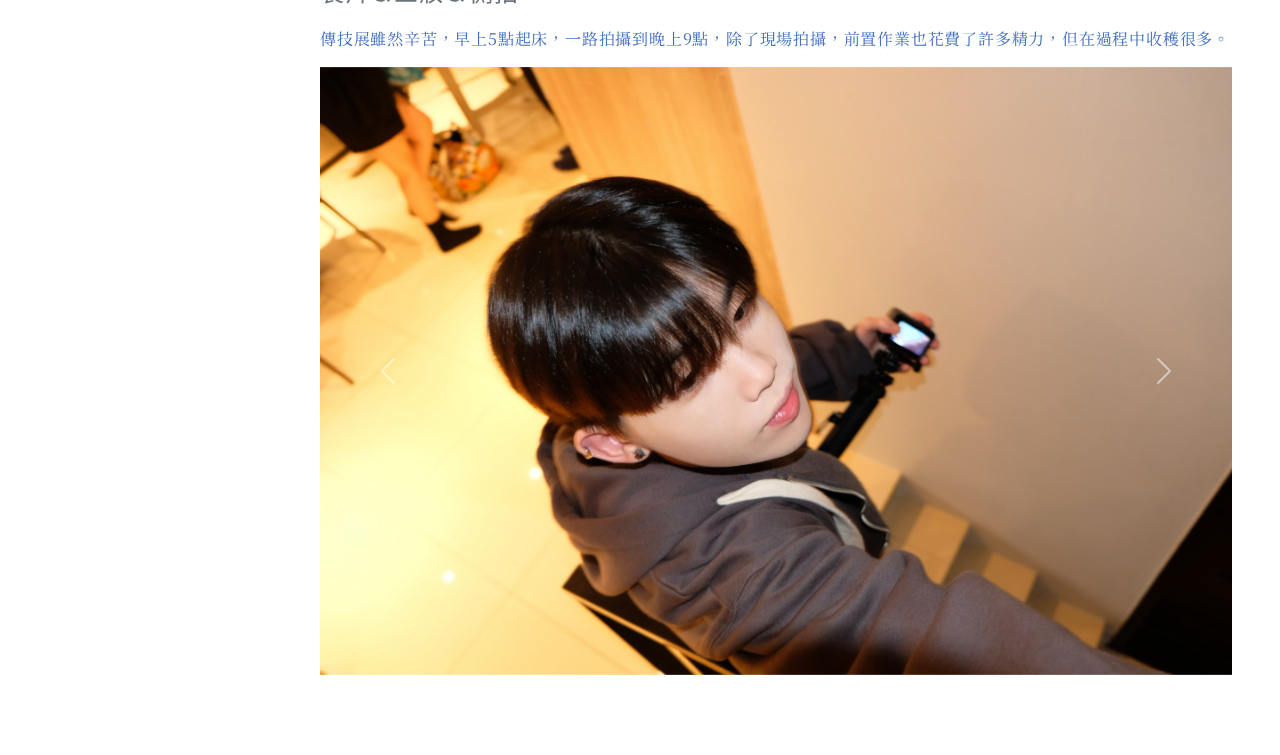
==== commit 68c11f3d: "0430" ====
--- a/index.html
+++ b/index.html
@@ -161,7 +161,6 @@
                           <div class="carousel-item">
                             <img src="/assets/img/p3.JPG" class="d-block w-100" alt="...">
                           </div>
-
                         </div>
                         <button class="carousel-control-prev" type="button" data-bs-target="#carouselExampleIndicators" data-bs-slide="prev">
                           <span class="carousel-control-prev-icon" aria-hidden="true"></span>
@@ -188,46 +187,32 @@
             <section class="resume-section" id="awards">
                 <div class="resume-section-content">
                     <h2 class="mb-5">作品集</h2>
-                    <ul class="fa-ul mb-0">
-                        <li>
-                            <span class="fa-li"><i class="fas fa-trophy text-warning"></i></span>
-                            Google Analytics Certified Developer
-                        </li>
-                        <li>
-                            <span class="fa-li"><i class="fas fa-trophy text-warning"></i></span>
-                            Mobile Web Specialist - Google Certification
-                        </li>
-                        <li>
-                            <span class="fa-li"><i class="fas fa-trophy text-warning"></i></span>
-                            1
-                            <sup>st</sup>
-                            Place - University of Colorado Boulder - Emerging Tech Competition 2009
-                        </li>
-                        <li>
-                            <span class="fa-li"><i class="fas fa-trophy text-warning"></i></span>
-                            1
-                            <sup>st</sup>
-                            Place - University of Colorado Boulder - Adobe Creative Jam 2008 (UI Design Category)
-                        </li>
-                        <li>
-                            <span class="fa-li"><i class="fas fa-trophy text-warning"></i></span>
-                            2
-                            <sup>nd</sup>
-                            Place - University of Colorado Boulder - Emerging Tech Competition 2008
-                        </li>
-                        <li>
-                            <span class="fa-li"><i class="fas fa-trophy text-warning"></i></span>
-                            1
-                            <sup>st</sup>
-                            Place - James Buchanan High School - Hackathon 2006
-                        </li>
-                        <li>
-                            <span class="fa-li"><i class="fas fa-trophy text-warning"></i></span>
-                            3
-                            <sup>rd</sup>
-                            Place - James Buchanan High School - Hackathon 2005
-                        </li>
-                    </ul>
+                    <div class="flex-grow-1">
+                        <h3 class="mb-0">傳技展</h3>
+                        <div class="subheading mb-3">製片＆三妝＆側拍
+                        </div>
+                        <p>傳技展雖然辛苦，早上5點起床，一路拍攝到晚上9點，除了現場拍攝，前置作業也花費了許多精力，但在過程中收穫很多。</p>
+                    </div>
+                    <div id="carouselExampleControls" class="carousel slide" data-bs-ride="carousel">
+                        <div class="carousel-inner">
+                          <div class="carousel-item active">
+                            <img src="assets/img/a1.JPG" class="d-block w-100" alt="...">
+                          </div>
+                          <div class="carousel-item">
+                            <img src="assets/img/a2.JPG" class="d-block w-100" alt="...">
+                          </div>
+                          <div class="carousel-item">
+                            <img src="assets/img/a3.JPG" class="d-block w-100" alt="...">
+                          </div>
+                        </div>
+                        <button class="carousel-control-prev" type="button" data-bs-target="#carouselExampleControls" data-bs-slide="prev">
+                          <span class="carousel-control-prev-icon" aria-hidden="true"></span>
+                          <span class="visually-hidden">Previous</span>
+                        </button>
+                        <button class="carousel-control-next" type="button" data-bs-target="#carouselExampleControls" data-bs-slide="next">
+                          <span class="carousel-control-next-icon" aria-hidden="true"></span>
+                          <span class="visually-hidden">Next</span>
+                        </button>
                 </div>
             </section>
         </div>
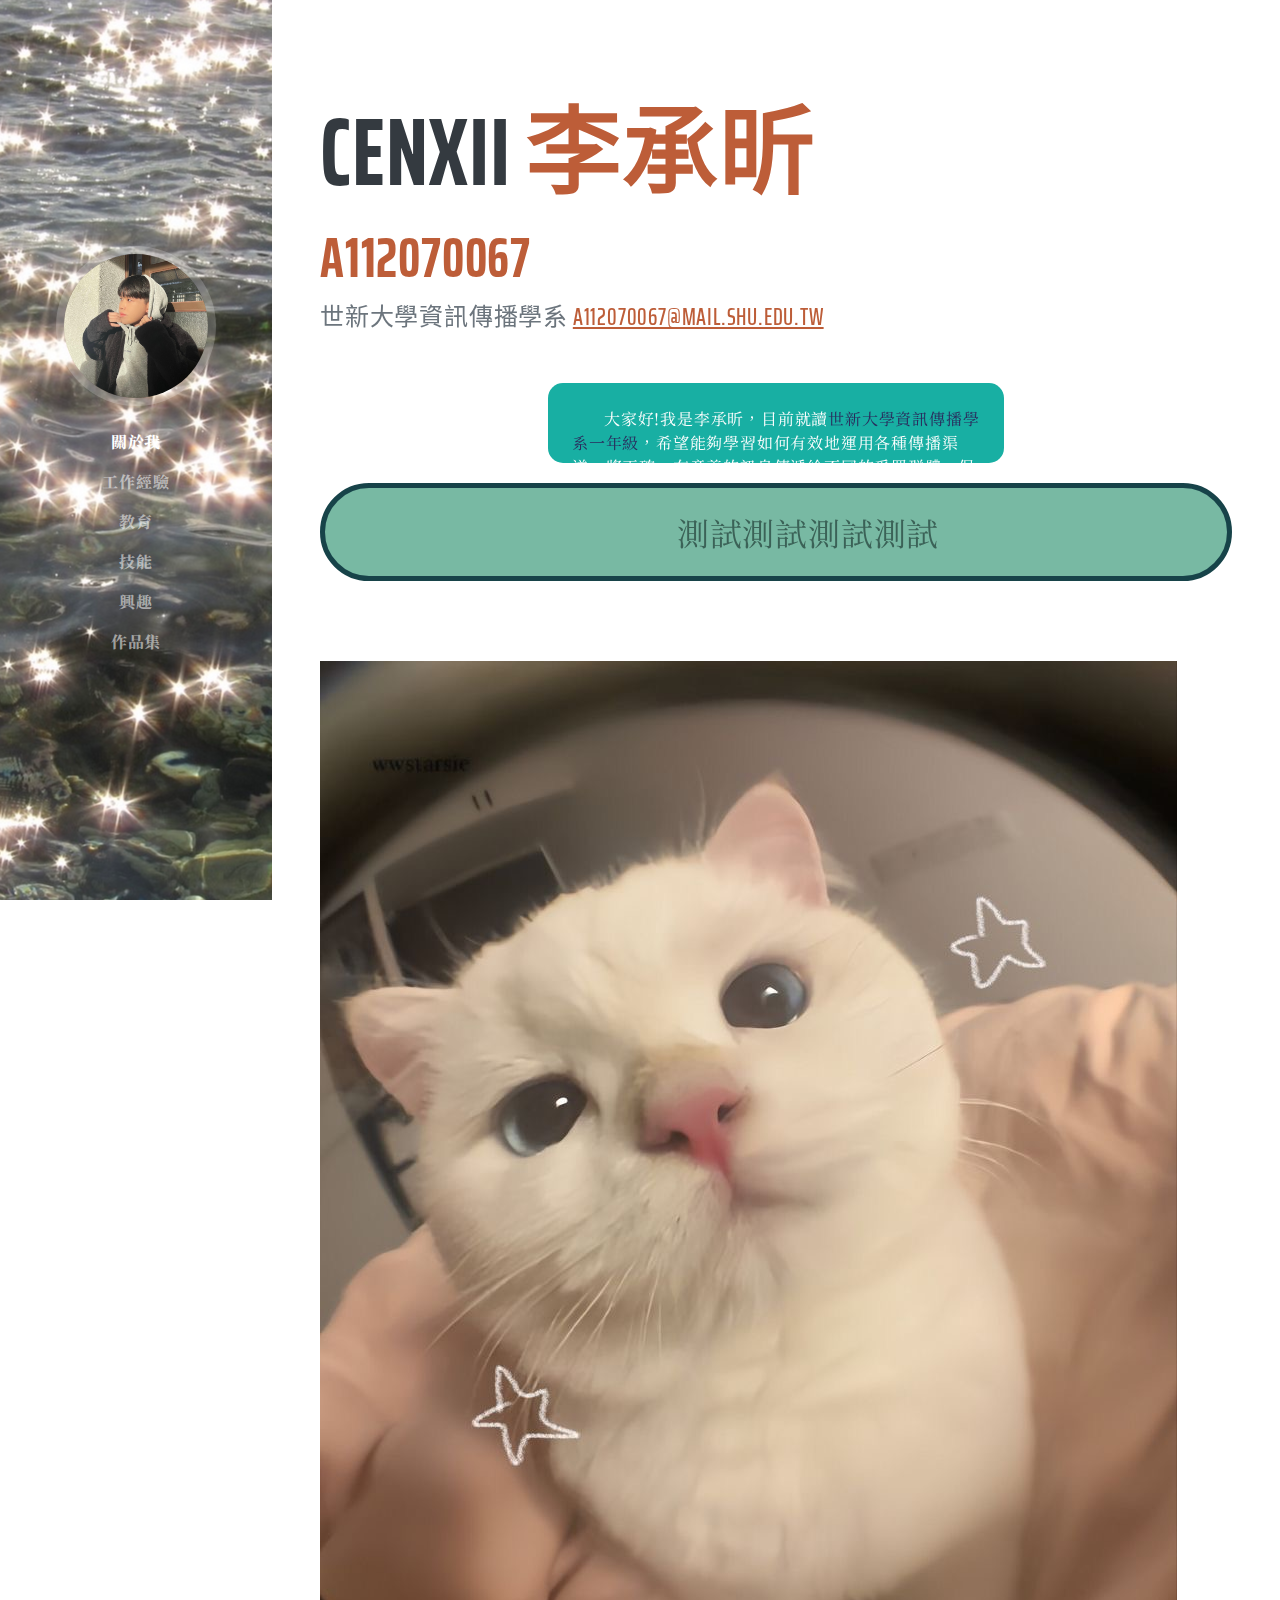
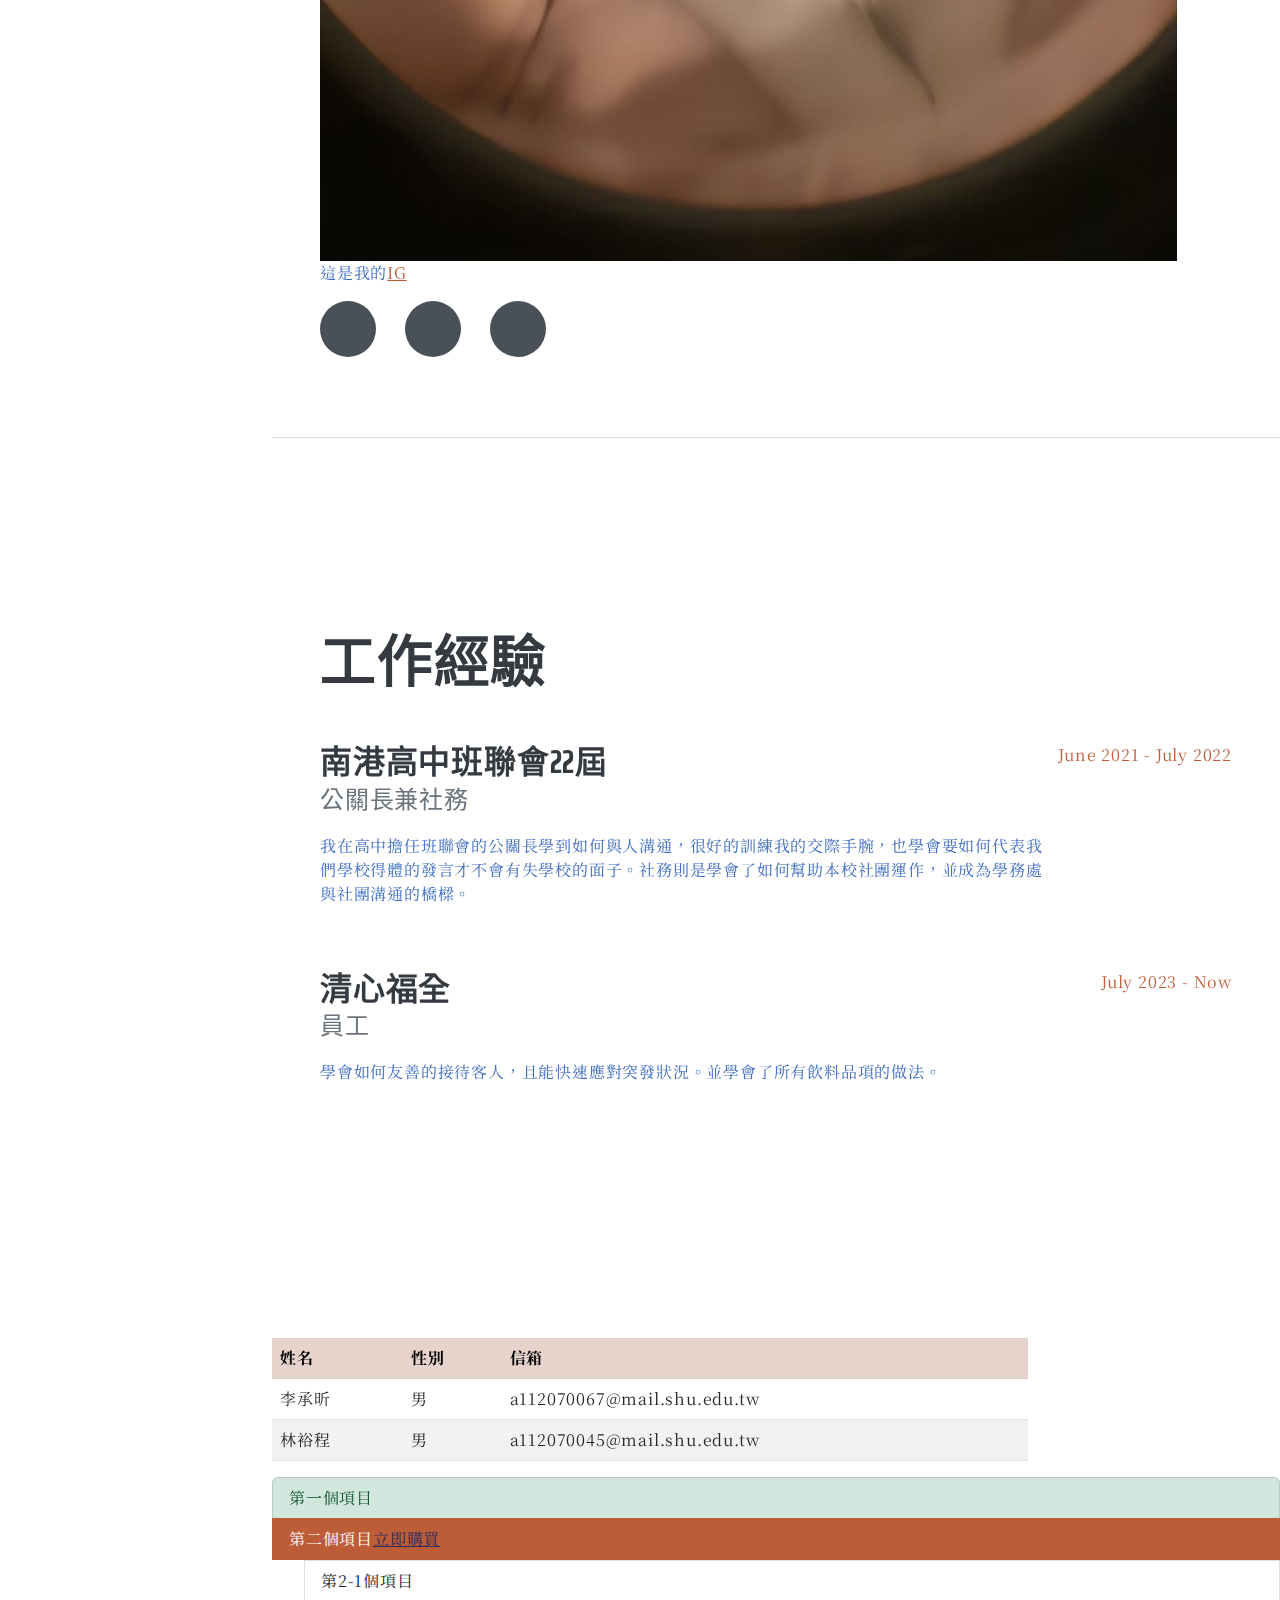
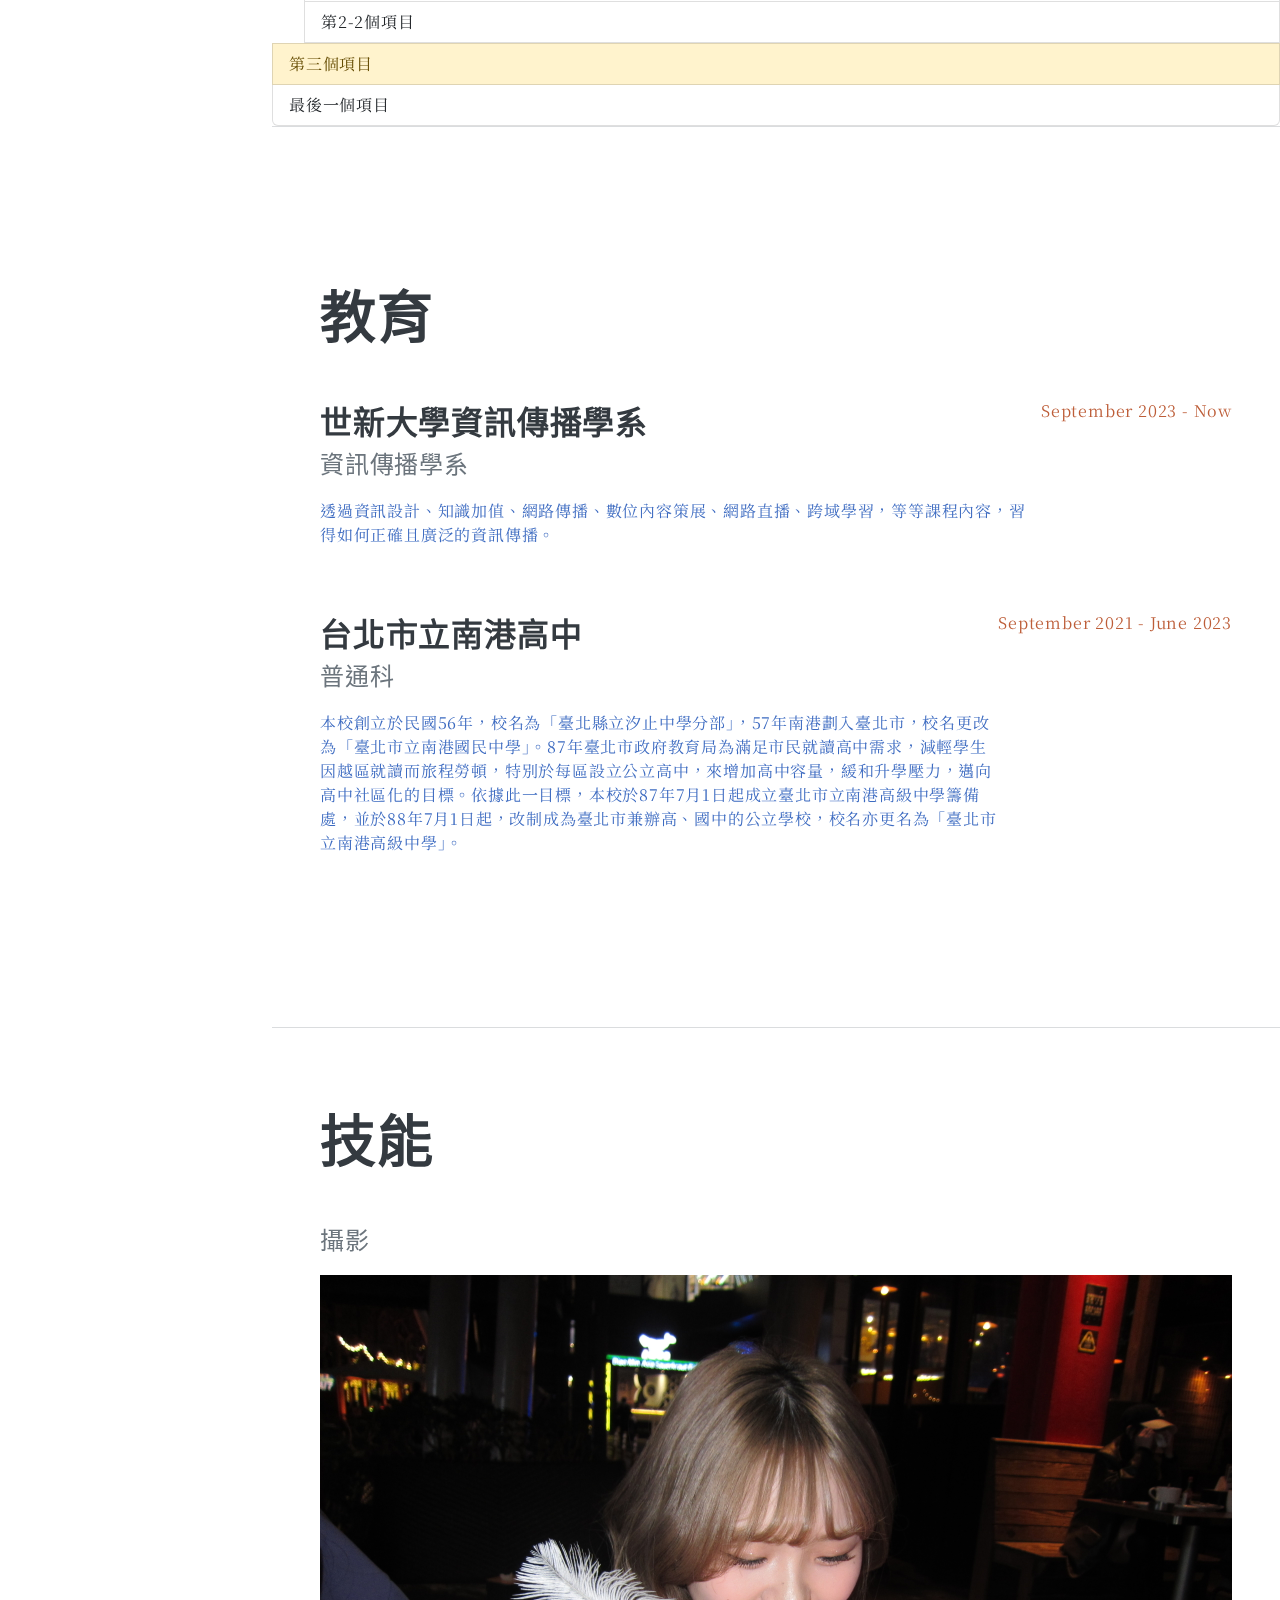
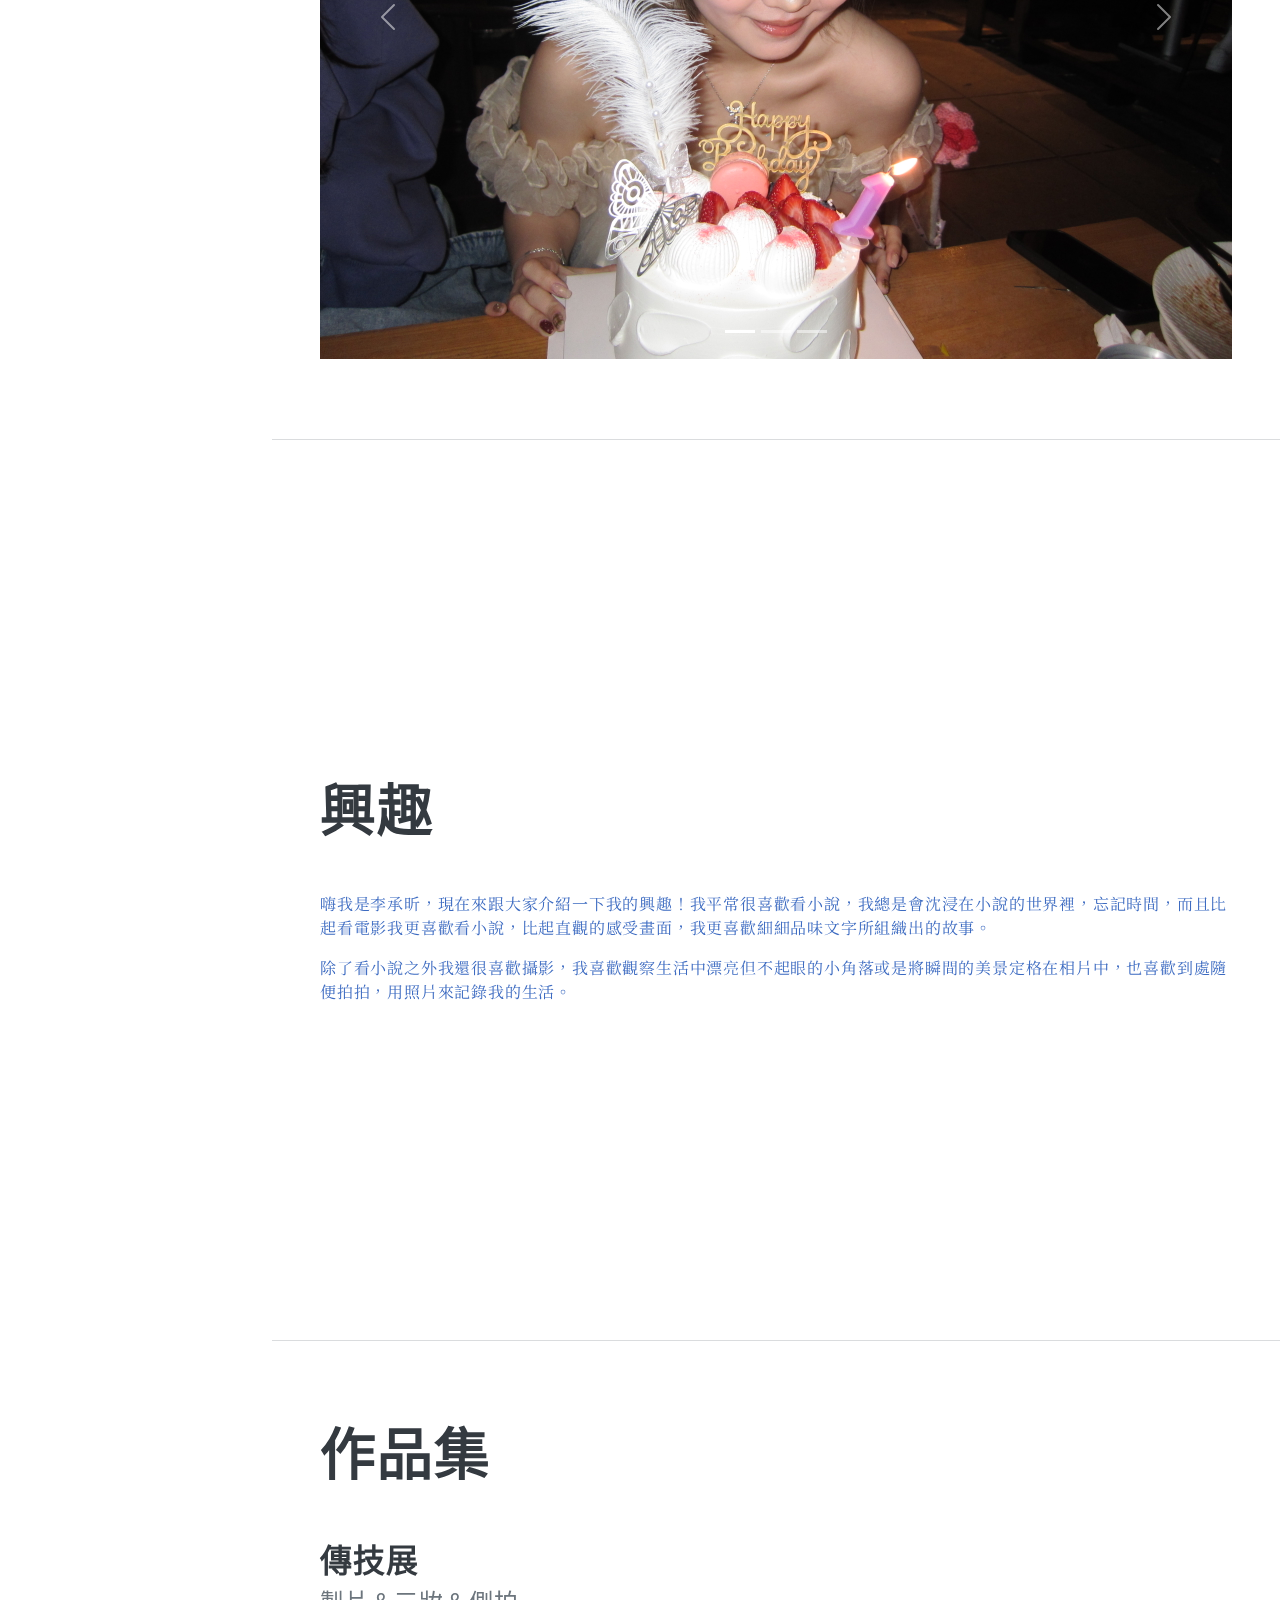
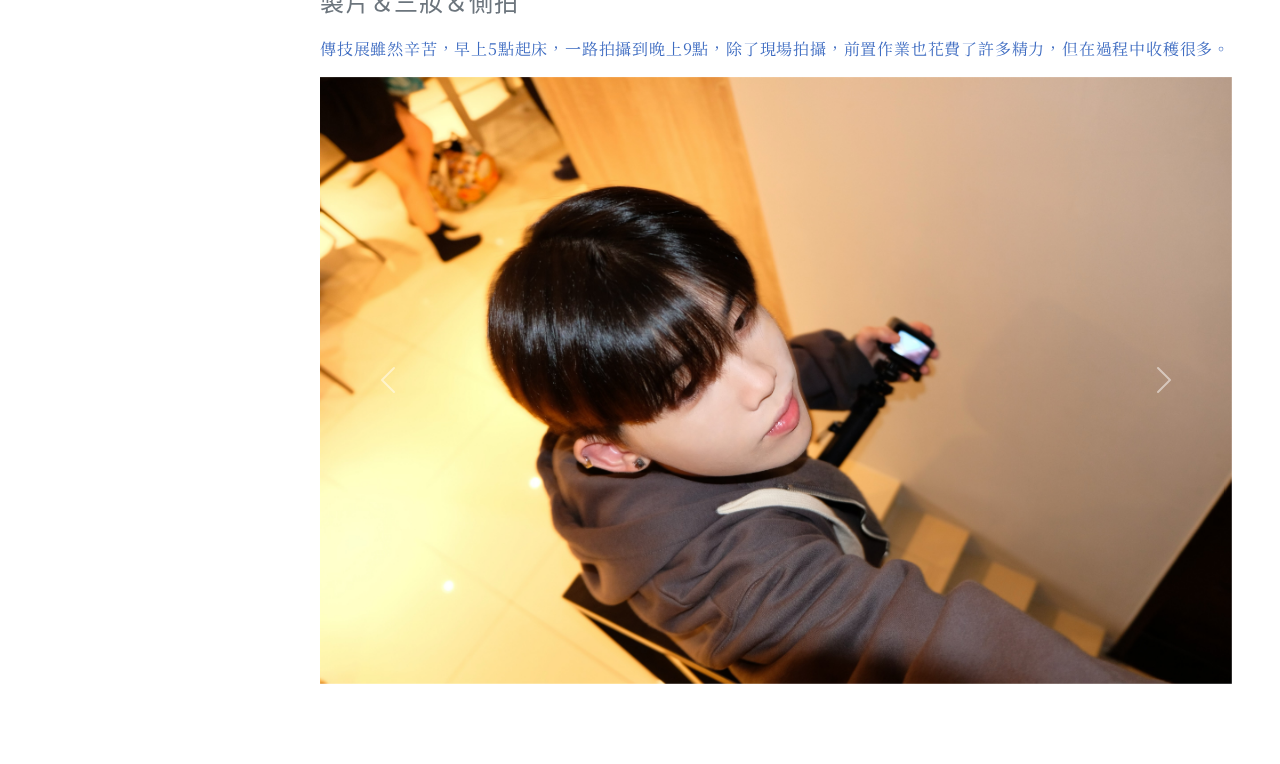
==== commit 87b41efa: "430" ====
--- a/index.html
+++ b/index.html
@@ -52,7 +52,7 @@
                         世新大學資訊傳播學系
                         <a href="mailto:a112070067@mail.shu.edu.tw">a112070067@mail.shu.edu.tw</a>
                     </div>
-                    <div class="overflow p-4" style="text-indent: 2em;">大家好!我是李承昕，目前就讀<span class="blueblue">世新大學資訊傳播學系一年級</span>，平常的興趣是拍照攝影，有時也常跟朋友到處玩，喜歡豐富自己的生活，會在社交平台分享自己的生活。</div>
+                    <div class="overflow p-4" style="text-indent: 2em;">大家好!我是李承昕，目前就讀<span class="blueblue">世新大學資訊傳播學系一年級</span>，希望能夠學習如何有效地運用各種傳播渠道，將正確、有意義的訊息傳遞給不同的受眾群體，促進社會的理解、合作和進步。同時致力於探索新興媒體技術的應用，以及對傳統媒體形式的創新，以適應不斷變化的傳播環境，並在學術和實踐上推動資訊傳播領域的發展。平常的興趣是拍照攝影，有時也常跟朋友到處玩，喜歡豐富自己的生活，會在社交平台分享自己的生活。</div>
                     <div class="redred">測試測試測試測試</div>
                     <img src="/assets/img/2.JPG">
                     <p>這是我的<a href="https://www.instagram.com/cenxii_?igsh=cGVzb24wZmExNWtn&utm_source=qr"target="_blank">IG</a></p>
@@ -121,21 +121,20 @@
                     <h2 class="mb-5">教育</h2>
                     <div class="d-flex flex-column flex-md-row justify-content-between mb-5">
                         <div class="flex-grow-1">
-                            <h3 class="mb-0">南港高中<a
-                                class="expedu_icon"href="https://www.nksh.tp.edu.tw/"
-                                target="_blank"><i class="fa-solid fa-link"></i></a>
+                            <h3 class="mb-0">世新大學資訊傳播學系<a class="expedu_icon" href="https://ics.wp.shu.edu.tw/" target="_blank"><i class="fa-solid fa-link"></i></a></h3>
+                            <div class="subheading mb-3">資訊傳播學系</div>
+                            <div><p>透過資訊設計、知識加值、網路傳播、數位內容策展、網路直播、跨域學習，等等課程內容，習得如何正確且廣泛的資訊傳播。</p></div>
+                        </div>
+                        <div class="flex-shrink-0"><span class="text-primary">September 2023 - Now </span></div>
+                    </div>
+                    <div class="d-flex flex-column flex-md-row justify-content-between">
+                        <div class="flex-grow-1">
+                            <h3 class="mb-0">台北市立南港高中<a class="expedu_icon" href="https://www.nksh.tp.edu.tw/" target="_blank"><i class="fa-solid fa-link"></i></a></h3>
                             <div class="subheading mb-3">普通科</div>
-                        </div>
-                        <div class="flex-shrink-0"><span class="text-primary">September 2020 - June 2023</span></div>
-                    </div>
-                    <div class="d-flex flex-column flex-md-row justify-content-between">
-                        <div class="flex-grow-1">
-                            <h3 class="mb-0">世新大學資訊傳播學系<a
-                            class="expedu_icon"href="https://ics.wp.shu.edu.tw"
-                            target="blank"><i class="fa-solid fa-link"></i></a>
-                            <div class="subheading mb-3">資訊傳播學系</div>
-                        </div>
-                        <div class="flex-shrink-0"><span class="text-primary">September 2023 - Now</span></div>
+                            <div><p>本校創立於民國56年，校名為「臺北縣立汐止中學分部」，57年南港劃入臺北市，校名更改為「臺北市立南港國民中學」。87年臺北市政府教育局為滿足市民就讀高中需求，減輕學生因越區就讀而旅程勞頓，特別於每區設立公立高中，來增加高中容量，緩和升學壓力，邁向高中社區化的目標。依據此一目標，本校於87年7月1日起成立臺北市立南港高級中學籌備處，並於88年7月1日起，改制成為臺北市兼辦高、國中的公立學校，校名亦更名為「臺北市立南港高級中學」。</p></div>
+                        
+                        </div>
+                        <div class="flex-shrink-0"><span class="text-primary">September 2021 - June 2023</span></div>
                     </div>
                 </div>
             </section>
@@ -144,7 +143,7 @@
             <section class="resume-section" id="skills">
                 <div class="resume-section-content">
                     <h2 class="mb-5">技能</h2>
-                    <div class="subheading mb-3">Photograph</div>
+                    <div class="subheading mb-3">攝影</div>
                     <div id="carouselExampleIndicators" class="carousel slide" data-bs-ride="carousel">
                         <div class="carousel-indicators">
                           <button type="button" data-bs-target="#carouselExampleIndicators" data-bs-slide-to="0" class="active" aria-current="true" aria-label="Slide 1"></button>
@@ -188,7 +187,7 @@
                 <div class="resume-section-content">
                     <h2 class="mb-5">作品集</h2>
                     <div class="flex-grow-1">
-                        <h3 class="mb-0">傳技展</h3>
+                        <h3 class="mb-0">傳技展<a class="expedu_icon" href="https://www.instagram.com/112_shu.ics_mlc?igsh=MXVmc2x6Z3FmMXhqcQ==" target="_blank"><i class="fa-solid fa-link"></i></a></h3>
                         <div class="subheading mb-3">製片＆三妝＆側拍
                         </div>
                         <p>傳技展雖然辛苦，早上5點起床，一路拍攝到晚上9點，除了現場拍攝，前置作業也花費了許多精力，但在過程中收穫很多。</p>
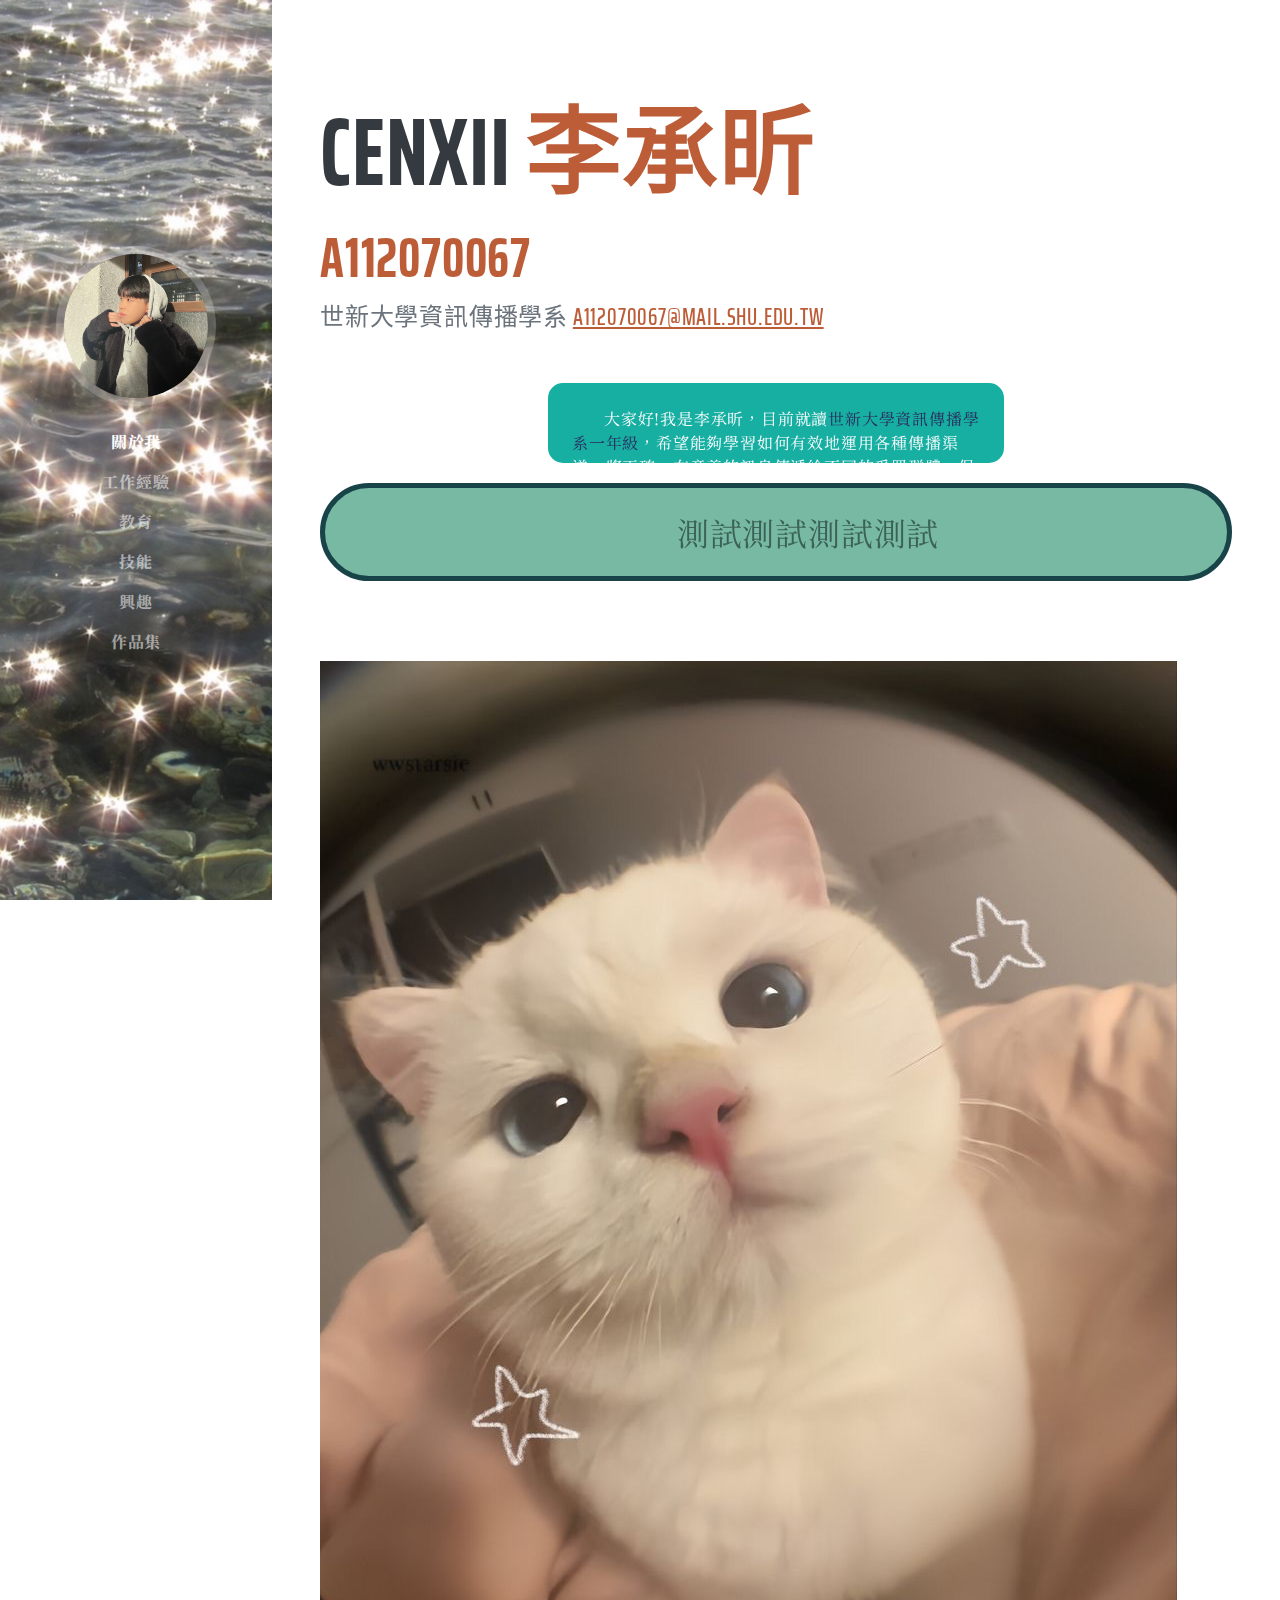
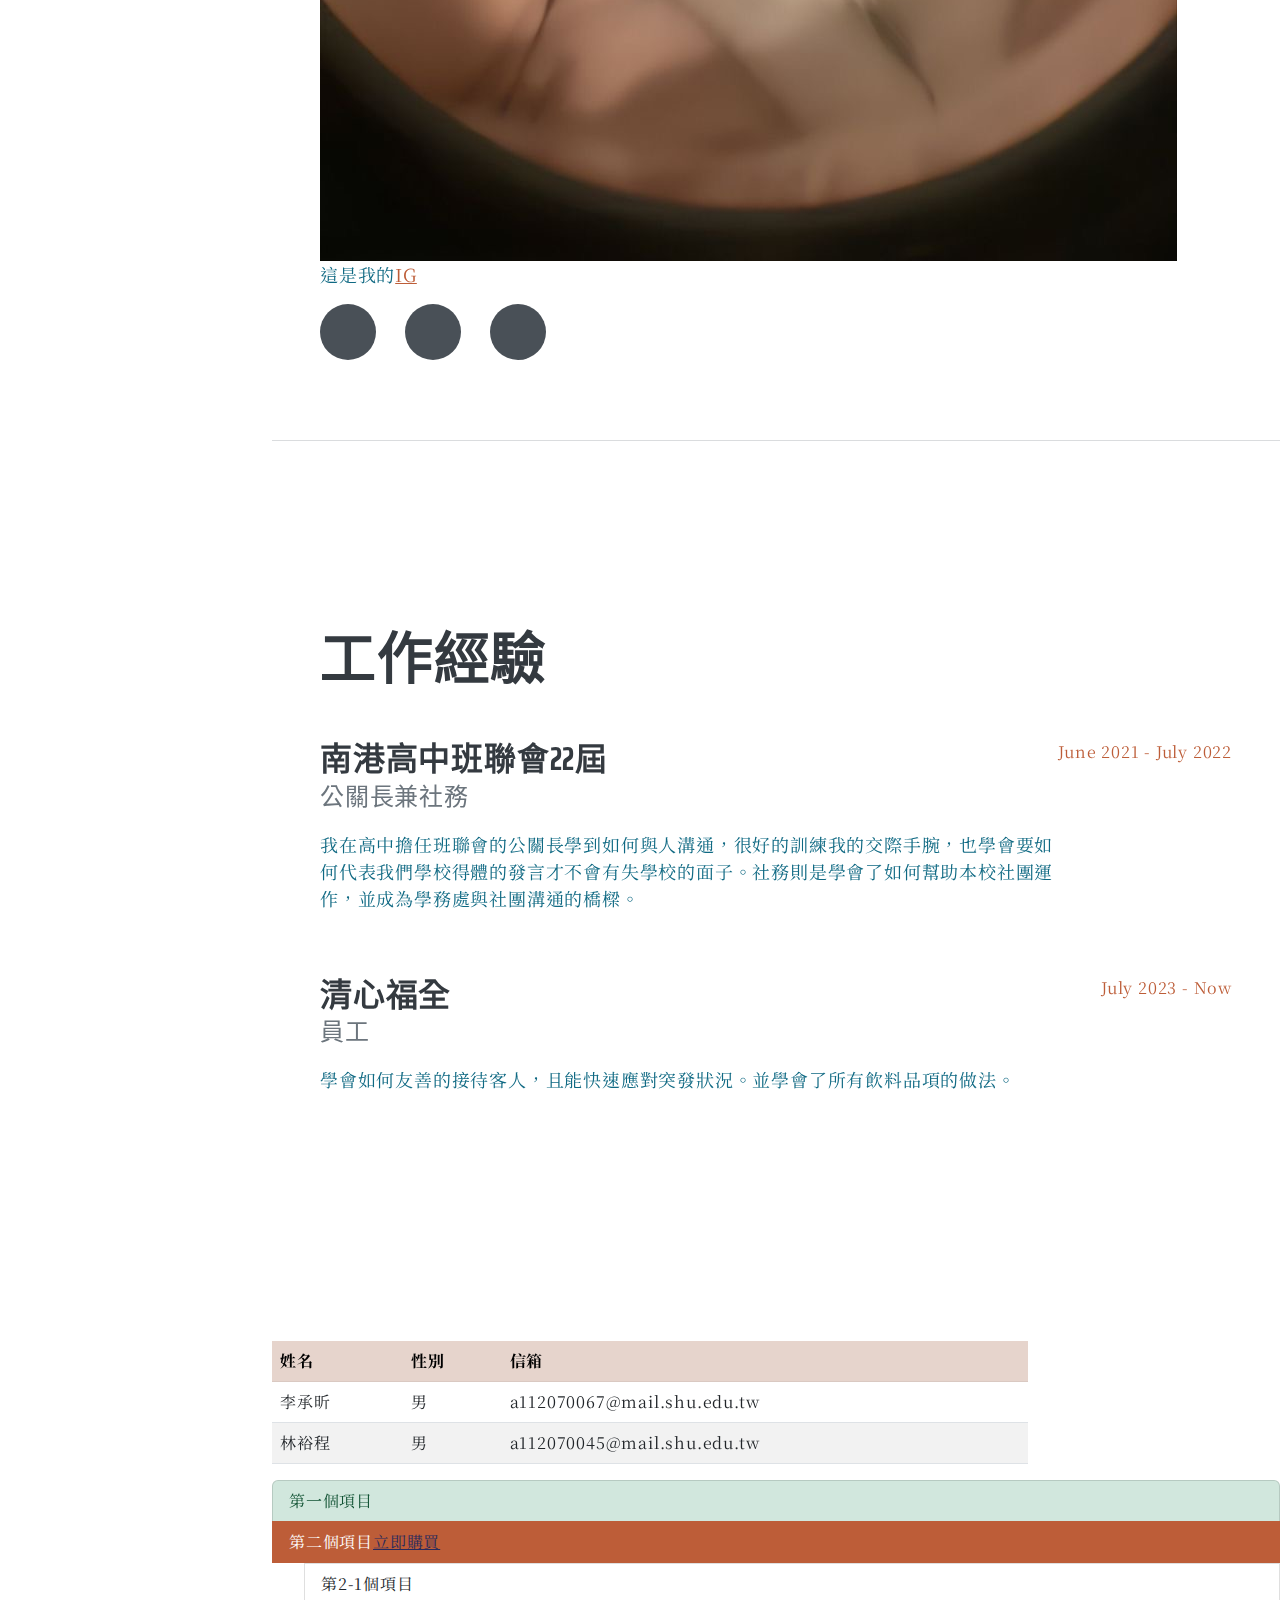
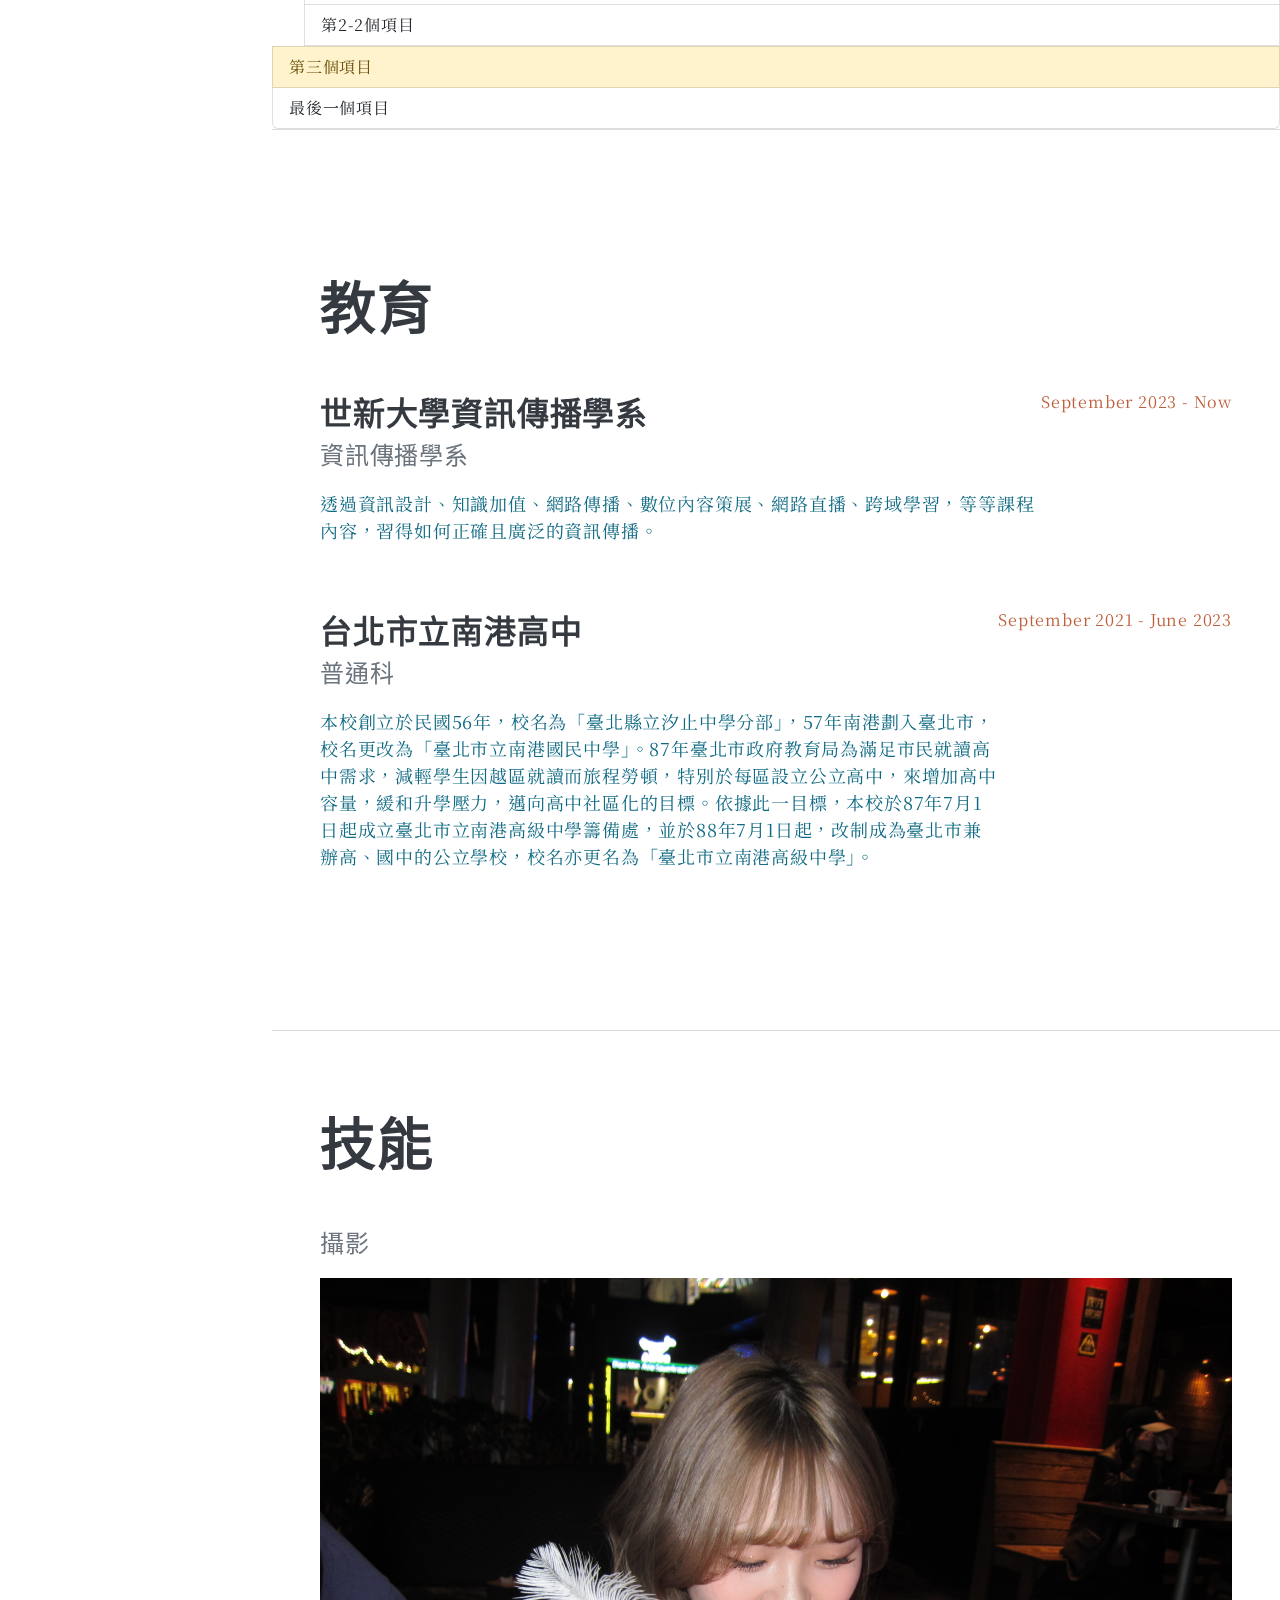
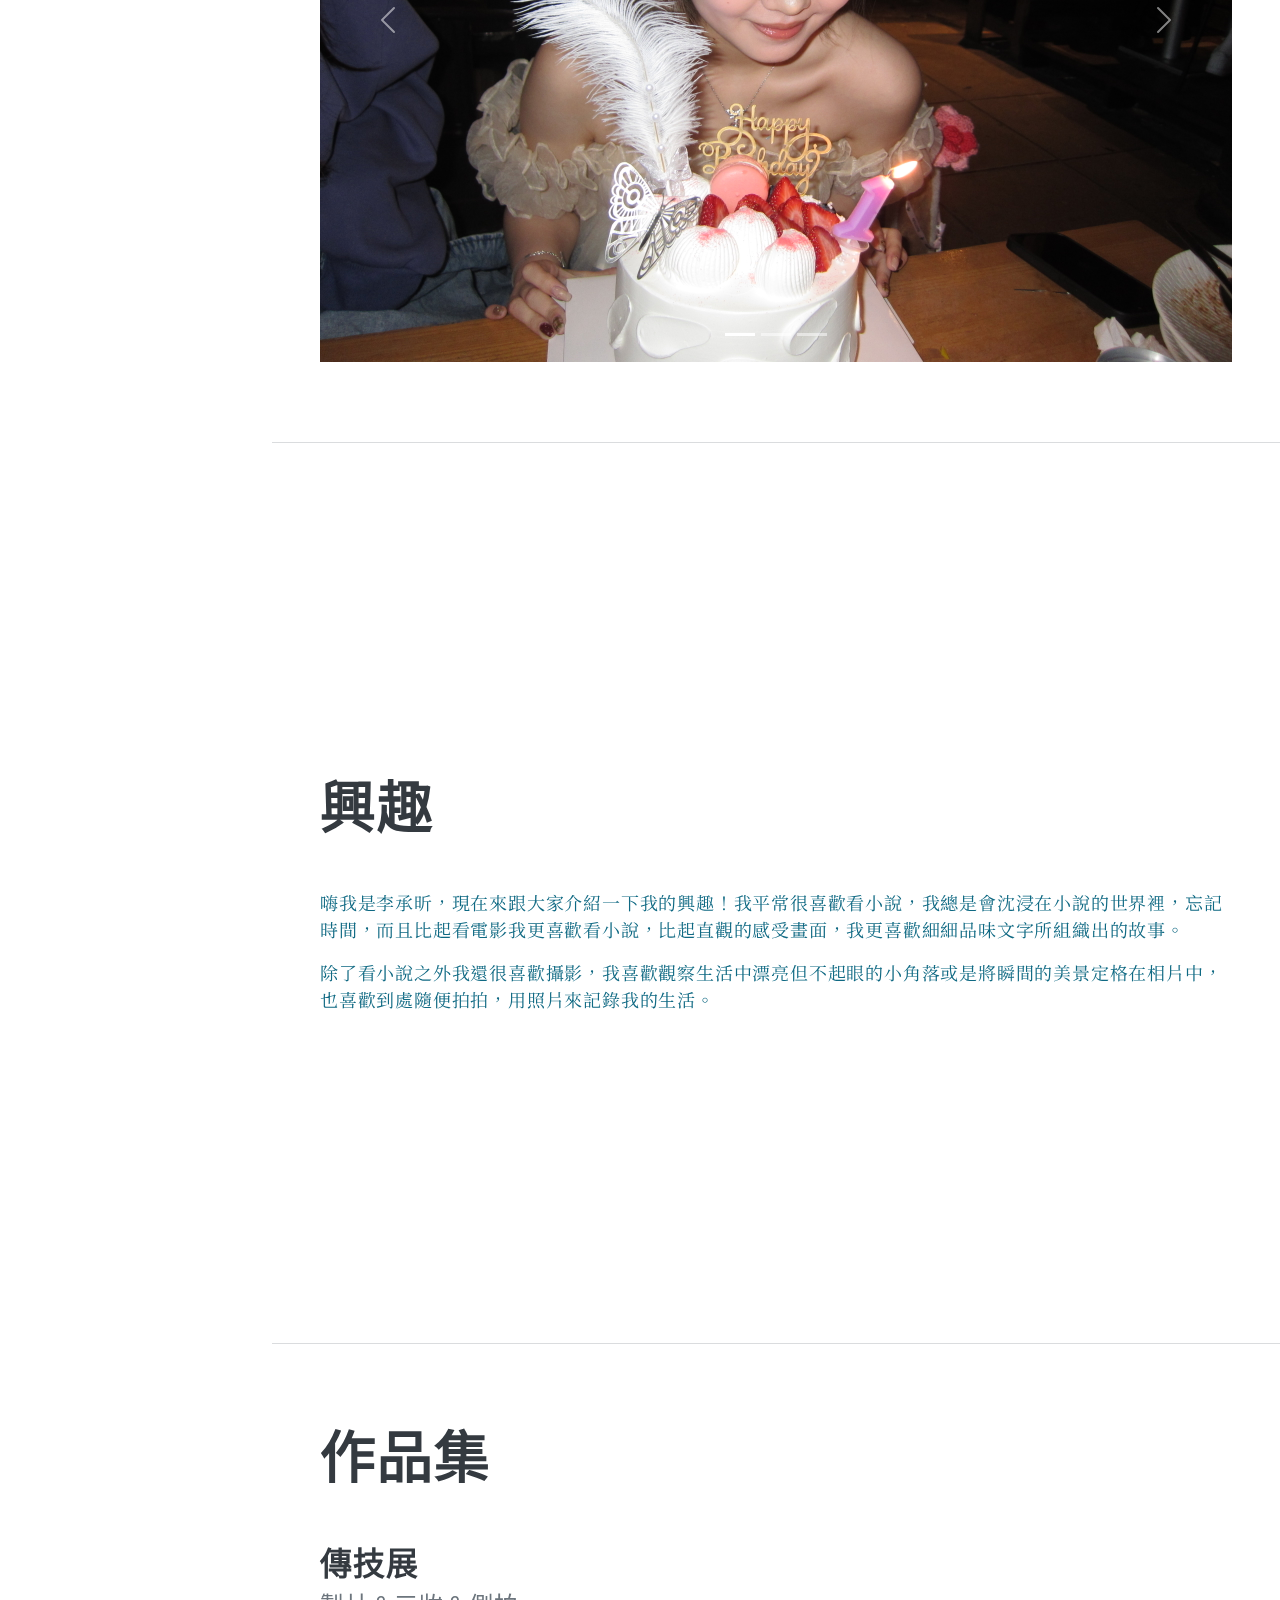
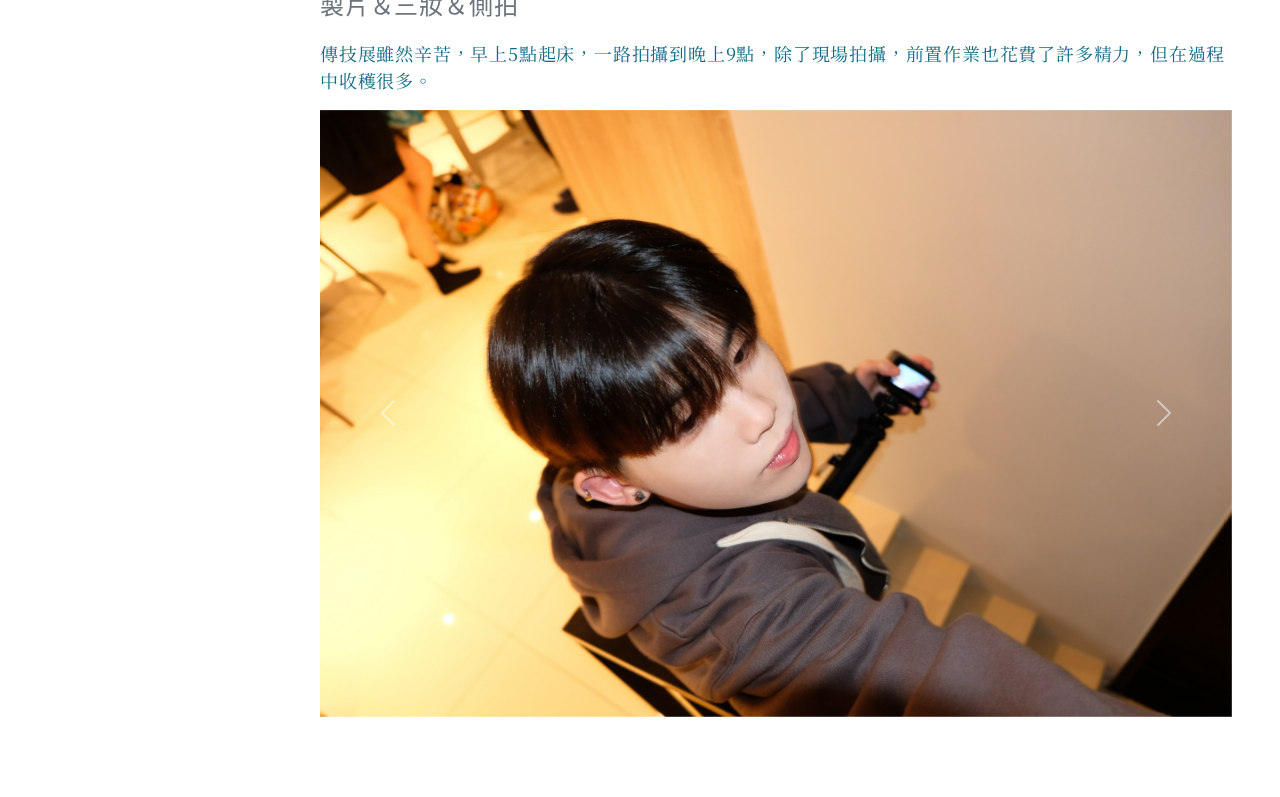
==== commit c6eae6e7: "430" ====
--- a/index.html
+++ b/index.html
@@ -34,7 +34,7 @@
                     <li class="nav-item"><a class="nav-link js-scroll-trigger" href="#education">教育</a></li>
                     <li class="nav-item"><a class="nav-link js-scroll-trigger" href="#skills">技能</a></li>
                     <li class="nav-item"><a class="nav-link js-scroll-trigger" href="#interests">興趣</a></li>
-                    <li class="nav-item"><a class="nav-link js-scroll-trigger" href="#awards">作品集</a></li>
+                    <li class="nav-item"><a class="nav-link js-scroll-trigger" href="#portfolio">作品集</a></li>
                 </ul>
             </div>
         </nav>
@@ -183,7 +183,7 @@
             </section>
             <hr class="m-0" />
             <!-- Awards-->
-            <section class="resume-section" id="awards">
+            <section class="resume-section" id="portfolio">
                 <div class="resume-section-content">
                     <h2 class="mb-5">作品集</h2>
                     <div class="flex-grow-1">
--- a/css/my_styles.css
+++ b/css/my_styles.css
@@ -15,7 +15,8 @@
 }
 
 p{
-    color:rgb(61, 107, 193);
+    color:rgb(15, 105, 131);
+    font-size: 18px;
 }
 
 .blueblue{
